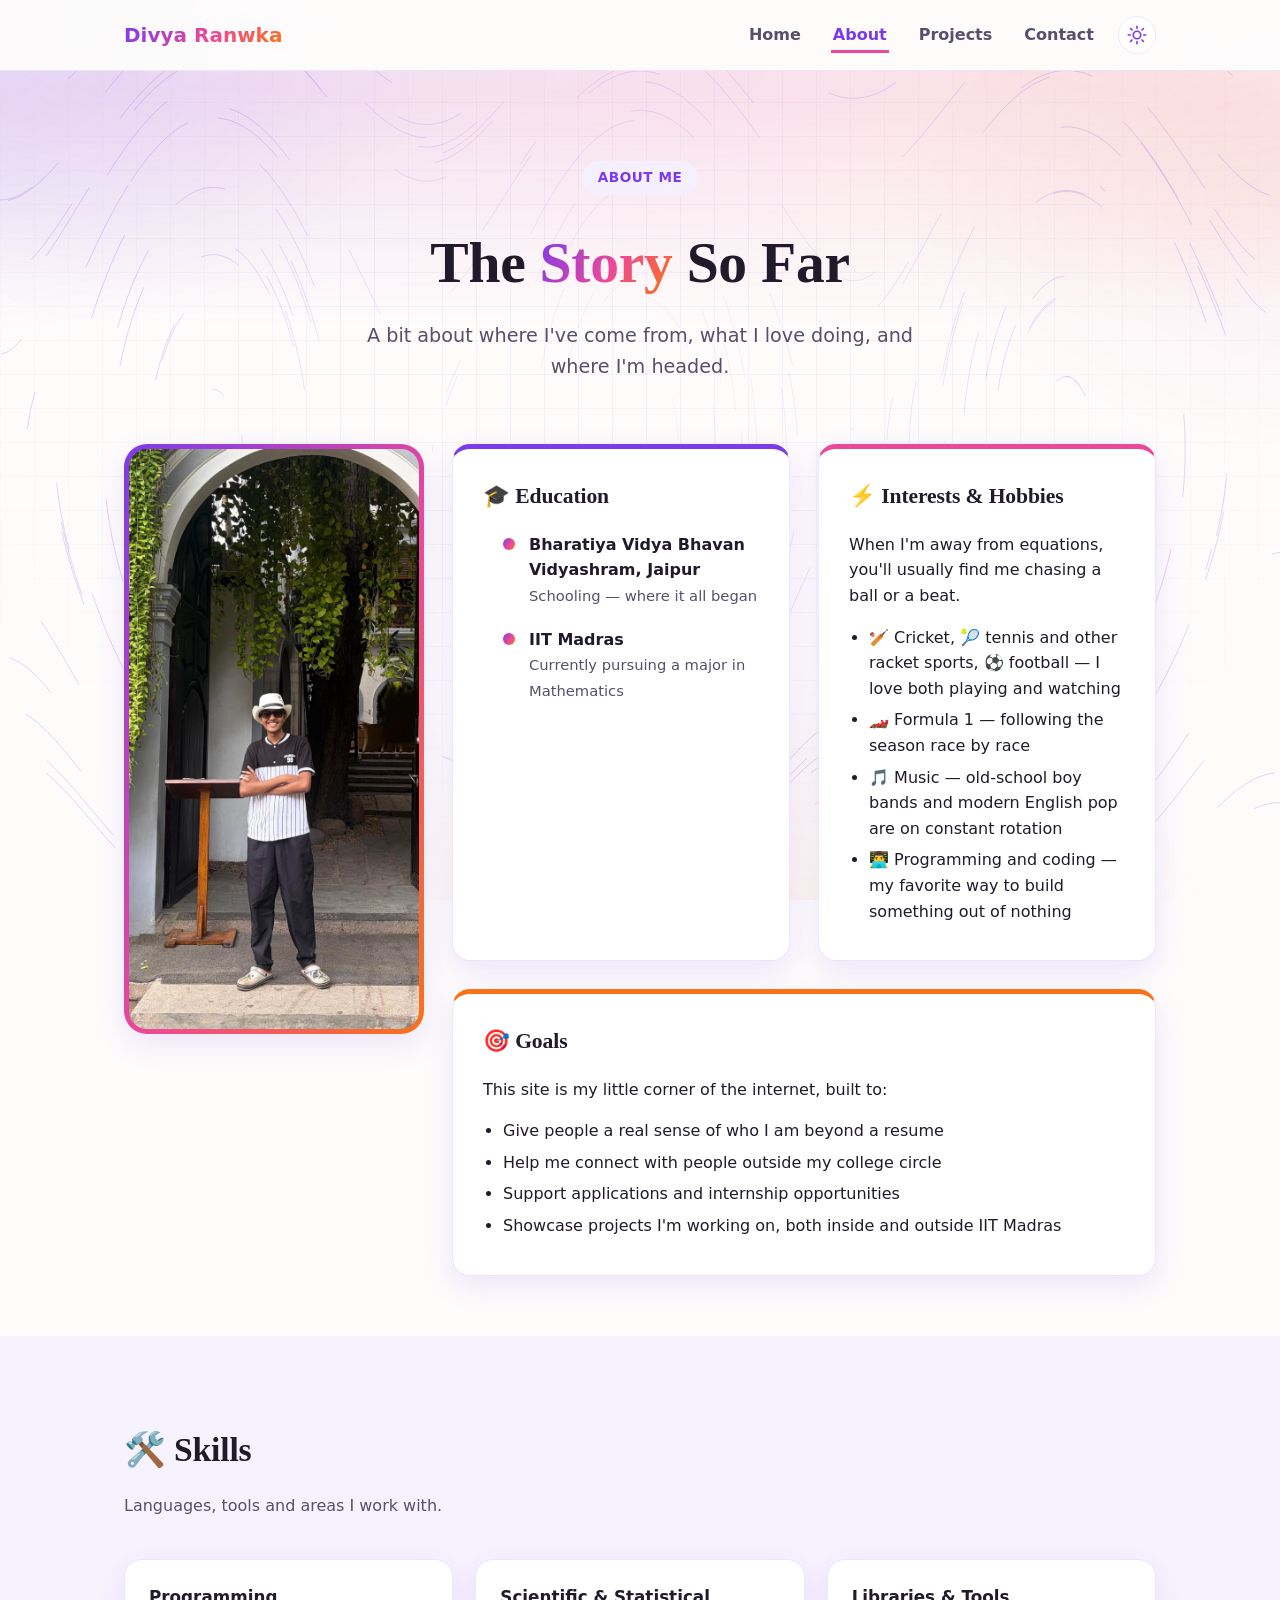
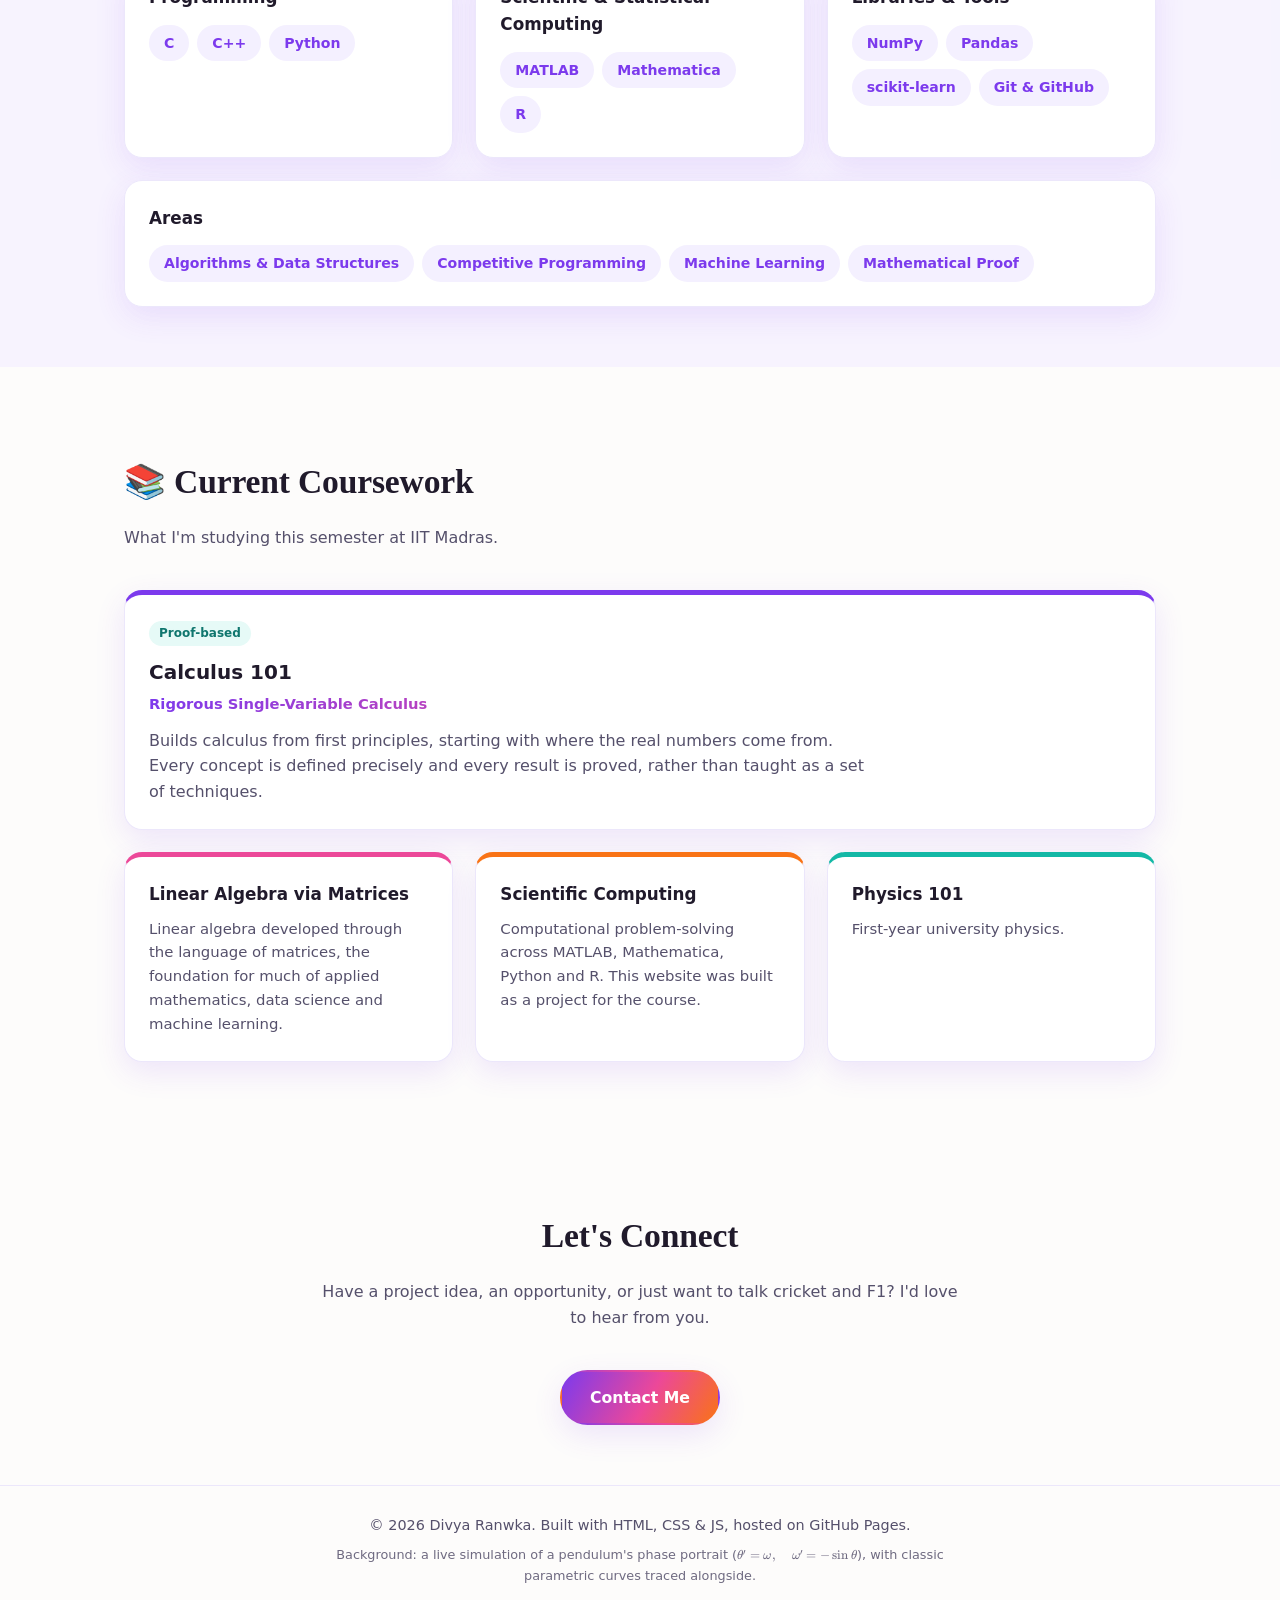
==== about.html @ 4a9c13c3 "Typography, typeset maths, subtle motion and link previews - Self-hosted Inter (body) and Source Ser" ====
<!DOCTYPE html>
<html lang="en">
<head>
<meta charset="UTF-8">
<meta name="viewport" content="width=device-width, initial-scale=1.0">
<title>About — Divya Ranwka</title>
<meta name="description" content="About Divya Ranwka: education at IIT Madras, skills, current coursework and interests.">
<link rel="canonical" href="https://divyaranwka-rgb.github.io/Project-SciComp/about.html">
<meta name="theme-color" content="#fdfcfb" media="(prefers-color-scheme: light)">
<meta name="theme-color" content="#13101b" media="(prefers-color-scheme: dark)">
<link rel="icon" href="favicon.svg" type="image/svg+xml">
<link rel="icon" href="images/favicon-32.png" type="image/png" sizes="32x32">
<link rel="apple-touch-icon" href="images/apple-touch-icon.png">
<!-- link previews (LinkedIn, WhatsApp, X, Slack, etc.) -->
<meta property="og:type" content="website">
<meta property="og:site_name" content="Divya Ranwka">
<meta property="og:title" content="About — Divya Ranwka">
<meta property="og:description" content="About Divya Ranwka: education at IIT Madras, skills, current coursework and interests.">
<meta property="og:url" content="https://divyaranwka-rgb.github.io/Project-SciComp/about.html">
<meta property="og:image" content="https://divyaranwka-rgb.github.io/Project-SciComp/images/og-card.jpg">
<meta property="og:image:width" content="1200">
<meta property="og:image:height" content="630">
<meta property="og:image:alt" content="Divya Ranwka — Mathematics, IIT Madras">
<meta name="twitter:card" content="summary_large_image">
<meta name="twitter:title" content="About — Divya Ranwka">
<meta name="twitter:description" content="About Divya Ranwka: education at IIT Madras, skills, current coursework and interests.">
<meta name="twitter:image" content="https://divyaranwka-rgb.github.io/Project-SciComp/images/og-card.jpg">
<script>
  // apply the theme before the page draws, so there's no flash
  (function () {
    var c = 'auto';
    try { c = localStorage.getItem('theme') || 'auto'; } catch (e) {}
    var mq = function (q) { return window.matchMedia && window.matchMedia(q).matches; };
    var t = (c === 'light' || c === 'dark' || c === 'contrast') ? c
      : mq('(prefers-contrast: more)') ? 'contrast'
      : mq('(prefers-color-scheme: dark)') ? 'dark' : 'light';
    document.documentElement.setAttribute('data-theme', t);
    // arm the scroll reveal early; a failsafe shows everything if the main script never runs
    if ('IntersectionObserver' in window && !mq('(prefers-reduced-motion: reduce)')) {
      document.documentElement.classList.add('reveal-ready');
      setTimeout(function () { if (!window.__revealStarted) document.documentElement.classList.remove('reveal-ready'); }, 2500);
    }
  })();
</script>
<link rel="stylesheet" href="vendor/katex/katex.min.css">
<link rel="stylesheet" href="style.css?v=20261028h">
</head>
<body>
<div class="backdrop" aria-hidden="true"><span class="bd-glow"></span><span class="bd-grid"></span><canvas class="bd-flow"></canvas><canvas class="bd-curve"></canvas></div>

<nav class="navbar">
  <div class="nav-inner">
    <a href="index.html" class="logo">Divya Ranwka</a>
    <ul class="nav-links">
      <li><a href="index.html">Home</a></li>
      <li><a href="about.html">About</a></li>
      <li><a href="projects.html">Projects</a></li>
      <li><a href="contact.html">Contact</a></li>
    </ul>
    <div class="theme-picker">
      <button class="theme-toggle" type="button" aria-haspopup="menu" aria-expanded="false" aria-controls="theme-menu" aria-label="Change theme" title="Change theme">
      <svg class="icon-sun" viewBox="0 0 24 24" fill="none" stroke="currentColor" stroke-width="2" stroke-linecap="round" stroke-linejoin="round" aria-hidden="true"><circle cx="12" cy="12" r="4.5"/><path d="M12 1.5v2.5M12 20v2.5M4.22 4.22l1.77 1.77M18.01 18.01l1.77 1.77M1.5 12H4M20 12h2.5M4.22 19.78l1.77-1.77M18.01 5.99l1.77-1.77"/></svg>
      <svg class="icon-moon" viewBox="0 0 24 24" fill="none" stroke="currentColor" stroke-width="2" stroke-linecap="round" stroke-linejoin="round" aria-hidden="true"><path d="M21 12.79A9 9 0 1 1 11.21 3 7 7 0 0 0 21 12.79z"/></svg>
      <svg class="icon-contrast" viewBox="0 0 24 24" fill="none" stroke="currentColor" stroke-width="2" aria-hidden="true"><circle cx="12" cy="12" r="9"/><path d="M12 3a9 9 0 0 1 0 18z" fill="currentColor"/></svg>
      </button>
      <ul class="theme-menu" id="theme-menu" role="menu" aria-label="Theme" hidden>
        <li role="none"><button type="button" role="menuitemradio" aria-checked="false" data-theme-choice="auto"><svg viewBox="0 0 24 24" fill="none" stroke="currentColor" stroke-width="2" stroke-linecap="round" stroke-linejoin="round" aria-hidden="true"><rect x="2.5" y="4" width="19" height="13" rx="2"/><path d="M8 21h8M12 17v4"/></svg><span>Auto<br><span class="hint">Match my device</span></span><svg class="check" viewBox="0 0 24 24" fill="none" stroke="currentColor" stroke-width="2.5" stroke-linecap="round" stroke-linejoin="round" aria-hidden="true"><path d="M5 12.5l4.5 4.5L19 7.5"/></svg></button></li>
        <li role="none"><button type="button" role="menuitemradio" aria-checked="false" data-theme-choice="light"><svg viewBox="0 0 24 24" fill="none" stroke="currentColor" stroke-width="2" stroke-linecap="round" stroke-linejoin="round" aria-hidden="true"><circle cx="12" cy="12" r="4.5"/><path d="M12 1.5v2.5M12 20v2.5M4.22 4.22l1.77 1.77M18.01 18.01l1.77 1.77M1.5 12H4M20 12h2.5M4.22 19.78l1.77-1.77M18.01 5.99l1.77-1.77"/></svg><span>Light</span><svg class="check" viewBox="0 0 24 24" fill="none" stroke="currentColor" stroke-width="2.5" stroke-linecap="round" stroke-linejoin="round" aria-hidden="true"><path d="M5 12.5l4.5 4.5L19 7.5"/></svg></button></li>
        <li role="none"><button type="button" role="menuitemradio" aria-checked="false" data-theme-choice="dark"><svg viewBox="0 0 24 24" fill="none" stroke="currentColor" stroke-width="2" stroke-linecap="round" stroke-linejoin="round" aria-hidden="true"><path d="M21 12.79A9 9 0 1 1 11.21 3 7 7 0 0 0 21 12.79z"/></svg><span>Dark</span><svg class="check" viewBox="0 0 24 24" fill="none" stroke="currentColor" stroke-width="2.5" stroke-linecap="round" stroke-linejoin="round" aria-hidden="true"><path d="M5 12.5l4.5 4.5L19 7.5"/></svg></button></li>
        <li role="none"><button type="button" role="menuitemradio" aria-checked="false" data-theme-choice="contrast"><svg viewBox="0 0 24 24" fill="none" stroke="currentColor" stroke-width="2" aria-hidden="true"><circle cx="12" cy="12" r="9"/><path d="M12 3a9 9 0 0 1 0 18z" fill="currentColor"/></svg><span>High contrast</span><svg class="check" viewBox="0 0 24 24" fill="none" stroke="currentColor" stroke-width="2.5" stroke-linecap="round" stroke-linejoin="round" aria-hidden="true"><path d="M5 12.5l4.5 4.5L19 7.5"/></svg></button></li>
      </ul>
    </div>
    <button class="nav-toggle" aria-label="Toggle menu">
      <span></span><span></span><span></span>
    </button>
  </div>
</nav>

<header class="hero" style="padding-bottom:30px;">
  <div class="container">
    <span class="eyebrow">About Me</span>
    <h1>The <span class="highlight">Story</span> So Far</h1>
    <p class="tagline">A bit about where I've come from, what I love doing, and where I'm headed.</p>
  </div>
</header>

<section style="padding-top:0;">
  <div class="container">
    <div class="about-layout">

    <figure class="about-photo">
      <img src="images/profile.jpg" width="656" height="1312" alt="Standing beneath a vine-covered white archway">
    </figure>

    <div class="about-grid">

      <div class="about-card">
        <h2>🎓 Education</h2>
        <ul class="timeline">
          <li>
            <span class="school">Bharatiya Vidya Bhavan Vidyashram, Jaipur</span>
            <span class="meta">Schooling — where it all began</span>
          </li>
          <li>
            <span class="school">IIT Madras</span>
            <span class="meta">Currently pursuing a major in Mathematics</span>
          </li>
        </ul>
      </div>

      <div class="about-card">
        <h2>⚡ Interests &amp; Hobbies</h2>
        <p>When I'm away from equations, you'll usually find me chasing a ball or a beat.</p>
        <ul>
          <li>🏏 Cricket, 🎾 tennis and other racket sports, ⚽ football — I love both playing and watching</li>
          <li>🏎️ Formula 1 — following the season race by race</li>
          <li>🎵 Music — old-school boy bands and modern English pop are on constant rotation</li>
          <li>👨‍💻 Programming and coding — my favorite way to build something out of nothing</li>
        </ul>
      </div>

      <div class="about-card">
        <h2>🎯 Goals</h2>
        <p>This site is my little corner of the internet, built to:</p>
        <ul>
          <li>Give people a real sense of who I am beyond a resume</li>
          <li>Help me connect with people outside my college circle</li>
          <li>Support applications and internship opportunities</li>
          <li>Showcase projects I'm working on, both inside and outside IIT Madras</li>
        </ul>
      </div>

    </div>
    </div>
  </div>
</section>

<section id="skills" class="band">
  <div class="container">
    <h2 class="section-title">🛠️ Skills</h2>
    <p class="section-subtitle">Languages, tools and areas I work with.</p>
    <div class="skill-grid">

      <div class="skill-group">
        <h3>Programming</h3>
        <div class="chip-row">
          <span class="chip">C</span>
          <span class="chip">C++</span>
          <span class="chip">Python</span>
        </div>
      </div>

      <div class="skill-group">
        <h3>Scientific &amp; Statistical Computing</h3>
        <div class="chip-row">
          <span class="chip">MATLAB</span>
          <span class="chip">Mathematica</span>
          <span class="chip">R</span>
        </div>
      </div>

      <div class="skill-group">
        <h3>Libraries &amp; Tools</h3>
        <div class="chip-row">
          <span class="chip">NumPy</span>
          <span class="chip">Pandas</span>
          <span class="chip">scikit-learn</span>
          <span class="chip">Git &amp; GitHub</span>
        </div>
      </div>

      <div class="skill-group wide">
        <h3>Areas</h3>
        <div class="chip-row">
          <span class="chip">Algorithms &amp; Data Structures</span>
          <span class="chip">Competitive Programming</span>
          <span class="chip">Machine Learning</span>
          <span class="chip">Mathematical Proof</span>
        </div>
      </div>

    </div>
  </div>
</section>

<section id="coursework">
  <div class="container">
    <h2 class="section-title">📚 Current Coursework</h2>
    <p class="section-subtitle">What I'm studying this semester at IIT Madras.</p>
    <div class="course-grid">

      <div class="course-card featured">
        <span class="course-badge">Proof-based</span>
        <h3>Calculus 101</h3>
        <p class="course-sub">Rigorous Single-Variable Calculus</p>
        <p>Builds calculus from first principles, starting with where the real numbers come from. Every concept is defined precisely and every result is proved, rather than taught as a set of techniques.</p>
      </div>

      <div class="course-card">
        <h3>Linear Algebra via Matrices</h3>
        <p>Linear algebra developed through the language of matrices, the foundation for much of applied mathematics, data science and machine learning.</p>
      </div>

      <div class="course-card">
        <h3>Scientific Computing</h3>
        <p>Computational problem-solving across MATLAB, Mathematica, Python and R. This website was built as a project for the course.</p>
      </div>

      <div class="course-card">
        <h3>Physics 101</h3>
        <p>First-year university physics.</p>
      </div>

    </div>
  </div>
</section>

<section>
  <div class="container" style="text-align:center;">
    <h2 class="section-title">Let's Connect</h2>
    <p class="section-subtitle" style="margin-left:auto;margin-right:auto;">Have a project idea, an opportunity, or just want to talk cricket and F1? I'd love to hear from you.</p>
    <a href="contact.html" class="btn btn-primary">Contact Me</a>
  </div>
</section>

<footer>
  <div class="container">
    &copy; <span id="year"></span> Divya Ranwka. Built with HTML, CSS &amp; JS, hosted on GitHub Pages.
    <span class="footer-note">Background: a live simulation of a pendulum's phase portrait (<span class="katex"><span class="katex-mathml"><math xmlns="http://www.w3.org/1998/Math/MathML"><semantics><mrow><msup><mi>θ</mi><mo mathvariant="normal" lspace="0em" rspace="0em">′</mo></msup><mo>=</mo><mi>ω</mi><mo separator="true">,</mo><mspace width="1em"/><msup><mi>ω</mi><mo mathvariant="normal" lspace="0em" rspace="0em">′</mo></msup><mo>=</mo><mo>−</mo><mi>sin</mi><mo>⁡</mo><mi>θ</mi></mrow><annotation encoding="application/x-tex">\theta&#x27; = \omega, \quad \omega&#x27; = -\sin\theta</annotation></semantics></math></span><span class="katex-html" aria-hidden="true"><span class="base"><span class="strut" style="height:0.7519em;"></span><span class="mord"><span class="mord mathnormal" style="margin-right:0.02778em;">θ</span><span class="msupsub"><span class="vlist-t"><span class="vlist-r"><span class="vlist" style="height:0.7519em;"><span style="top:-3.063em;margin-right:0.05em;"><span class="pstrut" style="height:2.7em;"></span><span class="sizing reset-size6 size3 mtight"><span class="mord mtight"><span class="mord mtight">′</span></span></span></span></span></span></span></span></span><span class="mspace" style="margin-right:0.2778em;"></span><span class="mrel">=</span><span class="mspace" style="margin-right:0.2778em;"></span></span><span class="base"><span class="strut" style="height:0.9463em;vertical-align:-0.1944em;"></span><span class="mord mathnormal" style="margin-right:0.03588em;">ω</span><span class="mpunct">,</span><span class="mspace" style="margin-right:1em;"></span><span class="mspace" style="margin-right:0.1667em;"></span><span class="mord"><span class="mord mathnormal" style="margin-right:0.03588em;">ω</span><span class="msupsub"><span class="vlist-t"><span class="vlist-r"><span class="vlist" style="height:0.7519em;"><span style="top:-3.063em;margin-right:0.05em;"><span class="pstrut" style="height:2.7em;"></span><span class="sizing reset-size6 size3 mtight"><span class="mord mtight"><span class="mord mtight">′</span></span></span></span></span></span></span></span></span><span class="mspace" style="margin-right:0.2778em;"></span><span class="mrel">=</span><span class="mspace" style="margin-right:0.2778em;"></span></span><span class="base"><span class="strut" style="height:0.7778em;vertical-align:-0.0833em;"></span><span class="mord">−</span><span class="mspace" style="margin-right:0.1667em;"></span><span class="mop">sin</span><span class="mspace" style="margin-right:0.1667em;"></span><span class="mord mathnormal" style="margin-right:0.02778em;">θ</span></span></span></span>), with classic parametric curves traced alongside.</span>
  </div>
</footer>

<script src="script.js?v=20261028h"></script>
<script>document.getElementById('year').textContent = new Date().getFullYear();</script>
</body>
</html>
---- style.css ----
/* ============================================
   Divya Ranwka — Portfolio Site
   Bold & Colorful theme
   ============================================ */

/* ---------- FONTS (self-hosted, variable weight) ---------- */

@font-face {
  font-family: "Inter";
  font-style: normal;
  font-weight: 100 900;
  font-display: swap;
  src: url("fonts/inter-latin-wght-normal.woff2") format("woff2");
  unicode-range: U+0000-00FF,U+0131,U+0152-0153,U+02BB-02BC,U+02C6,U+02DA,U+02DC,U+0304,U+0308,U+0329,U+2000-206F,U+2074,U+20AC,U+2122,U+2191,U+2193,U+2212,U+2215,U+FEFF,U+FFFD;
}

@font-face {
  font-family: "Source Serif 4";
  font-style: normal;
  font-weight: 200 900;
  font-display: swap;
  src: url("fonts/source-serif-4-latin-wght-normal.woff2") format("woff2");
  unicode-range: U+0000-00FF,U+0131,U+0152-0153,U+02BB-02BC,U+02C6,U+02DA,U+02DC,U+0304,U+0308,U+0329,U+2000-206F,U+2074,U+20AC,U+2122,U+2191,U+2193,U+2212,U+2215,U+FEFF,U+FFFD;
}

:root {
  --font-body: "Inter", system-ui, -apple-system, "Segoe UI", Roboto, sans-serif;
  --font-heading: "Source Serif 4", Georgia, "Times New Roman", serif;
  --bg: #fdfcfb;
  --bg-alt: #f4f0ff;
  --text: #201a2b;
  --text-soft: #55506b;
  --purple: #7c3aed;
  --pink: #ec4899;
  --orange: #f97316;
  --yellow: #facc15;
  --teal: #14b8a6;
  --gradient: linear-gradient(120deg, var(--purple), var(--pink) 55%, var(--orange));
  --card-bg: #ffffff;
  --border: #ece7fb;
  --shadow: 0 10px 30px rgba(124, 58, 237, 0.12);
  --radius: 18px;
  --max-width: 1080px;

  /* theme-dependent colours (light values) */
  --accent: #7c3aed;           /* purple used for text, borders and icons */
  --link: #ec4899;
  --nav-bg: rgba(253, 252, 251, 0.9);
  --chip-shadow: 0 4px 14px rgba(0, 0, 0, 0.04);
  --ongoing-bg: #e6faf7;
  --ongoing-text: #0f766e;
  --note-bg: #fff7e6;
  --note-text: #7a5c00;
  --hero-glow: 0.15;
  --on-gradient: #fff;
  --grid-line: rgba(124, 58, 237, 0.055);
  --glow-1: rgba(124, 58, 237, 0.10);
  --glow-2: rgba(236, 72, 153, 0.08);
  --glow-3: rgba(249, 115, 22, 0.07);
  --sim-opacity: 0.45;
  --curve-opacity: 0.6;
  color-scheme: light;
}

/* Themes. script in each page's <head> resolves the visitor's choice
   (auto / light / dark / contrast) and sets data-theme before first paint.
   The @media block below is only a fallback for visitors without JavaScript;
   keep it in sync with the dark block. */
:root[data-theme="dark"] {
  --bg: #13101b;
  --bg-alt: #251d38;
  --text: #ece8f6;
  --text-soft: #a8a1bd;
  --card-bg: #1c1727;
  --border: #2f2742;
  --shadow: 0 10px 30px rgba(0, 0, 0, 0.45);
  --accent: #b69cff;
  --link: #f472b6;
  --nav-bg: rgba(19, 16, 27, 0.85);
  --chip-shadow: 0 4px 14px rgba(0, 0, 0, 0.3);
  --ongoing-bg: #0f3532;
  --ongoing-text: #5eead4;
  --note-bg: #3a2f0d;
  --note-text: #fde68a;
  --hero-glow: 0.22;
  --grid-line: rgba(182, 156, 255, 0.05);
  --glow-1: rgba(124, 58, 237, 0.20);
  --glow-2: rgba(236, 72, 153, 0.12);
  --glow-3: rgba(249, 115, 22, 0.08);
  --sim-opacity: 0.5;
  --curve-opacity: 0.7;
  color-scheme: dark;
}

@media (prefers-color-scheme: dark) {
  :root:not([data-theme]) {
    --bg: #13101b;
    --bg-alt: #251d38;
    --text: #ece8f6;
    --text-soft: #a8a1bd;
    --card-bg: #1c1727;
    --border: #2f2742;
    --shadow: 0 10px 30px rgba(0, 0, 0, 0.45);
    --accent: #b69cff;
    --link: #f472b6;
    --nav-bg: rgba(19, 16, 27, 0.85);
    --chip-shadow: 0 4px 14px rgba(0, 0, 0, 0.3);
    --ongoing-bg: #0f3532;
    --ongoing-text: #5eead4;
    --note-bg: #3a2f0d;
    --note-text: #fde68a;
    --hero-glow: 0.22;
  --grid-line: rgba(182, 156, 255, 0.05);
  --glow-1: rgba(124, 58, 237, 0.20);
  --glow-2: rgba(236, 72, 153, 0.12);
  --glow-3: rgba(249, 115, 22, 0.08);
  --sim-opacity: 0.5;
  --curve-opacity: 0.7;
    color-scheme: dark;
  }
}

/* High contrast: black / white with bright yellow accents and cyan links.
   Gradients become solid yellow because purple on black is too dim. */
:root[data-theme="contrast"] {
  --bg: #000;
  --bg-alt: #000;
  --text: #fff;
  --text-soft: #f2f2f2;
  --purple: #ffe14d;
  --pink: #ffe14d;
  --orange: #ffe14d;
  --gradient: linear-gradient(#ffe14d, #ffe14d);
  --card-bg: #000;
  --border: #fff;
  --shadow: none;
  --accent: #ffe14d;
  --link: #5ce1ff;
  --nav-bg: #000;
  --chip-shadow: none;
  --ongoing-bg: #000;
  --ongoing-text: #6dffb5;
  --note-bg: #000;
  --note-text: #ffe14d;
  --hero-glow: 0;
  --on-gradient: #000;
  color-scheme: dark;
}

:root[data-theme="contrast"] body {
  transition: none;
}

:root[data-theme="contrast"] :is(.about-card, .project-card, .highlight-card, .contact-card, .chip, .navbar, footer) {
  border-width: 2px;
}

:root[data-theme="contrast"] :is(.tag, .eyebrow) {
  border: 1.5px solid currentColor;
}

:root[data-theme="contrast"] :is(.project-link, .contact-card h3, main a, section p a) {
  text-decoration: underline;
  text-underline-offset: 3px;
}

:root[data-theme="contrast"] .project-thumb {
  border-bottom: 2px solid var(--border);
}

:root[data-theme="contrast"] :focus-visible {
  outline: 3px solid var(--link) !important;
  outline-offset: 3px;
}

* {
  box-sizing: border-box;
}

html {
  scroll-behavior: smooth;
}

body {
  margin: 0;
  font-family: var(--font-body);
  font-feature-settings: "cv11", "ss01";
  -webkit-font-smoothing: antialiased;
  background: var(--bg);
  color: var(--text);
  line-height: 1.6;
  transition: background-color 0.25s ease, color 0.25s ease;
}

h1, h2,
.section-title,
.compose-card h2 {
  font-family: var(--font-heading);
  font-weight: 650;
  letter-spacing: -0.005em;
}

img, svg {
  max-width: 100%;
  display: block;
}

a {
  color: inherit;
  text-decoration: none;
}

.container {
  max-width: var(--max-width);
  margin: 0 auto;
  padding: 0 24px;
}

/* ---------- NAVBAR ---------- */

.navbar {
  position: sticky;
  top: 0;
  z-index: 100;
  background: var(--nav-bg);
  backdrop-filter: blur(8px);
  border-bottom: 1px solid var(--border);
}

.nav-inner {
  max-width: var(--max-width);
  margin: 0 auto;
  padding: 16px 24px;
  display: flex;
  align-items: center;
  justify-content: space-between;
}

.logo {
  font-weight: 800;
  font-size: 1.25rem;
  background: var(--gradient);
  -webkit-background-clip: text;
  background-clip: text;
  color: transparent;
}

.nav-links {
  display: flex;
  gap: 28px;
  list-style: none;
  margin: 0;
  padding: 0;
}

.nav-links a {
  font-weight: 600;
  color: var(--text-soft);
  padding: 6px 2px;
  border-bottom: 3px solid transparent;
  transition: color 0.2s ease, border-color 0.2s ease;
}

.nav-links a:hover,
.nav-links a.active {
  color: var(--accent);
  border-color: var(--pink);
}

.logo {
  margin-right: auto;
}

.theme-picker {
  position: relative;
  margin-left: 22px;
}

.theme-toggle {
  display: inline-flex;
  align-items: center;
  justify-content: center;
  width: 38px;
  height: 38px;
  padding: 0;
  border-radius: 50%;
  border: 1px solid var(--border);
  background: var(--card-bg);
  color: var(--accent);
  cursor: pointer;
  transition: transform 0.2s ease, border-color 0.2s ease;
}

.theme-toggle:hover,
.theme-toggle[aria-expanded="true"] {
  border-color: var(--accent);
}

.theme-toggle:hover {
  transform: rotate(-15deg);
}

.theme-toggle:focus-visible,
.nav-toggle:focus-visible,
.theme-menu button:focus-visible {
  outline: 2px solid var(--accent);
  outline-offset: 2px;
}

.theme-toggle svg {
  width: 20px;
  height: 20px;
}

/* the button shows the icon of the theme currently in use */
.theme-toggle .icon-moon,
.theme-toggle .icon-contrast { display: none; }
:root[data-theme="dark"] .theme-toggle .icon-sun,
:root[data-theme="contrast"] .theme-toggle .icon-sun { display: none; }
:root[data-theme="dark"] .theme-toggle .icon-moon { display: block; }
:root[data-theme="contrast"] .theme-toggle .icon-contrast { display: block; }

.theme-menu {
  position: absolute;
  top: calc(100% + 10px);
  right: 0;
  z-index: 200;
  min-width: 220px;
  margin: 0;
  padding: 6px;
  list-style: none;
  background: var(--card-bg);
  border: 1px solid var(--border);
  border-radius: 14px;
  box-shadow: var(--shadow);
}

.theme-menu[hidden] {
  display: none;
}

.theme-menu button {
  display: flex;
  align-items: center;
  gap: 10px;
  width: 100%;
  padding: 9px 12px;
  border: none;
  border-radius: 9px;
  background: none;
  color: var(--text);
  font: inherit;
  font-size: 0.95rem;
  font-weight: 600;
  text-align: left;
  cursor: pointer;
}

.theme-menu button:hover {
  background: var(--bg-alt);
}

.theme-menu button > span {
  white-space: nowrap;
  line-height: 1.3;
}

.theme-menu button svg {
  width: 18px;
  height: 18px;
  flex: none;
  color: var(--accent);
}

.theme-menu .check {
  margin-left: auto;
  color: var(--accent);
  visibility: hidden;
}

.theme-menu button[aria-checked="true"] .check {
  visibility: visible;
}

.theme-menu .hint {
  font-weight: 500;
  font-size: 0.8rem;
  color: var(--text-soft);
}

:root[data-theme="contrast"] .theme-menu {
  border-width: 2px;
}

:root[data-theme="contrast"] .theme-menu button:hover {
  outline: 2px solid var(--accent);
  outline-offset: -2px;
}

.nav-toggle {
  display: none;
  flex-direction: column;
  gap: 5px;
  background: none;
  border: none;
  cursor: pointer;
  padding: 6px;
}

.nav-toggle span {
  width: 26px;
  height: 3px;
  background: var(--accent);
  border-radius: 2px;
}

/* ---------- HERO ---------- */

.hero {
  padding: 90px 0 70px;
  text-align: center;
  position: relative;
  overflow: hidden;
}

.hero::before {
  content: "";
  position: absolute;
  inset: -40% -10% auto -10%;
  height: 480px;
  background: var(--gradient);
  opacity: var(--hero-glow);
  filter: blur(60px);
  /* fade the glow out before the hero's bottom edge so it isn't cut off in a hard line */
  -webkit-mask-image: linear-gradient(to bottom, #000 35%, transparent 85%);
  mask-image: linear-gradient(to bottom, #000 35%, transparent 85%);
  z-index: -1;
  border-radius: 50%;
}

.eyebrow {
  display: inline-block;
  padding: 6px 16px;
  border-radius: 999px;
  background: var(--bg-alt);
  color: var(--accent);
  font-weight: 700;
  font-size: 0.85rem;
  letter-spacing: 0.04em;
  text-transform: uppercase;
  margin-bottom: 22px;
}

.hero h1 {
  font-size: clamp(2.3rem, 5.2vw, 3.6rem);
  margin: 0 0 12px;
  font-weight: 650;
}

.hero h1 .highlight {
  background: var(--gradient);
  -webkit-background-clip: text;
  background-clip: text;
  color: transparent;
}

.hero p.tagline {
  font-size: 1.2rem;
  color: var(--text-soft);
  max-width: 600px;
  margin: 0 auto 32px;
}

.cta-row {
  display: flex;
  gap: 16px;
  justify-content: center;
  flex-wrap: wrap;
}

.btn {
  display: inline-block;
  padding: 13px 28px;
  border-radius: 999px;
  font-weight: 700;
  font-size: 0.98rem;
  transition: transform 0.15s ease, box-shadow 0.15s ease;
  border: 2px solid transparent;
}

.btn:hover {
  transform: translateY(-2px);
}

.btn-primary {
  background: var(--gradient);
  color: var(--on-gradient);
  box-shadow: var(--shadow);
}

.btn-secondary {
  background: transparent;
  color: var(--accent);
  border-color: var(--accent);
}

.btn-secondary:hover {
  background: var(--bg-alt);
}

/* ---------- SECTIONS ---------- */

section {
  padding: 60px 0;
}

.section-title {
  font-size: 2.1rem;
  font-weight: 650;
  margin-bottom: 8px;
}

.section-subtitle {
  color: var(--text-soft);
  margin-bottom: 40px;
  max-width: 640px;
}

/* Home: interest chips */

.chip-grid {
  display: flex;
  flex-wrap: wrap;
  gap: 12px;
  justify-content: center;
  margin-top: 36px;
}

.chip {
  padding: 10px 20px;
  border-radius: 999px;
  background: var(--card-bg);
  border: 1px solid var(--border);
  font-weight: 600;
  font-size: 0.95rem;
  box-shadow: var(--chip-shadow);
}

/* Highlight cards on home */

.highlight-grid {
  display: grid;
  grid-template-columns: repeat(auto-fit, minmax(220px, 1fr));
  gap: 22px;
}

.highlight-card {
  background: var(--card-bg);
  border: 1px solid var(--border);
  border-radius: var(--radius);
  padding: 26px;
  box-shadow: var(--shadow);
}

.highlight-card .emoji {
  font-size: 1.8rem;
  margin-bottom: 12px;
}

.highlight-card h3 {
  margin: 0 0 8px;
  font-size: 1.1rem;
}

.highlight-card p {
  margin: 0;
  color: var(--text-soft);
  font-size: 0.95rem;
}

/* ---------- HOME: INTRO, CARDS, PLAYGROUND ---------- */

.sr-only {
  position: absolute;
  width: 1px;
  height: 1px;
  padding: 0;
  margin: -1px;
  overflow: hidden;
  clip: rect(0, 0, 0, 0);
  white-space: nowrap;
  border: 0;
}

.center {
  text-align: center;
  margin-left: auto;
  margin-right: auto;
}

.rotator {
  margin: 0 0 14px;
  font-size: 1.35rem;
  font-weight: 700;
  min-height: 1.6em;
}

.rotator-word {
  color: var(--accent);
}

.caret {
  display: inline-block;
  width: 2px;
  height: 1.1em;
  margin-left: 3px;
  vertical-align: -0.15em;
  background: var(--accent);
  animation: caret-blink 1s steps(1) infinite;
}

@keyframes caret-blink {
  50% { opacity: 0; }
}

@media (prefers-reduced-motion: reduce) {
  .caret { display: none; }
}

/* on phones the longer phrases wrap; reserve two lines so the page doesn't jump */
@media (max-width: 480px) {
  .rotator {
    font-size: 1.15rem;
    min-height: 3.2em;
  }
}

.highlight-card {
  display: flex;
  flex-direction: column;
}

.highlight-card p {
  flex: 1;
}

.card-label {
  align-self: flex-start;
  margin-bottom: 8px;
  padding: 2px 10px;
  border-radius: 999px;
  font-size: 0.72rem;
  font-weight: 700;
  letter-spacing: 0.05em;
  text-transform: uppercase;
  background: var(--bg-alt);
  color: var(--accent);
}

.card-link {
  margin-top: 16px;
  font-weight: 700;
  font-size: 0.93rem;
  color: var(--link);
}

.card-link:hover {
  text-decoration: underline;
}

.playground-card {
  display: grid;
  grid-template-columns: minmax(0, 1fr) 280px;
  gap: 28px;
  align-items: center;
  background: var(--card-bg);
  border: 1px solid var(--border);
  border-radius: var(--radius);
  padding: 24px;
  box-shadow: var(--shadow);
}

#taylor-canvas {
  width: 100%;
  height: 300px;
  display: block;
}

.playground-controls label {
  display: block;
  font-weight: 700;
  margin-bottom: 10px;
}

.playground-controls .muted {
  font-weight: 500;
  color: var(--text-soft);
}

.playground-controls input[type="range"] {
  width: 100%;
  accent-color: var(--accent);
  cursor: pointer;
}

.taylor-formula {
  margin: 16px 0;
  padding: 12px 14px;
  border-radius: 12px;
  background: var(--bg-alt);
  font-family: "Cambria Math", "STIX Two Math", "Times New Roman", serif;
  font-size: 1.02rem;
  line-height: 1.7;
  min-height: 3.6em;
  display: flex;
  align-items: center;
}

.taylor-formula .katex {
  font-size: 1.05em;
  white-space: normal;
  overflow-wrap: anywhere;
}

.taylor-formula {
  margin-bottom: 8px;
}

.taylor-range .katex:last-child {
  white-space: nowrap;
}

.taylor-range {
  margin: 0 0 16px;
  font-size: 0.88rem;
  color: var(--text-soft);
}

.legend {
  display: flex;
  flex-wrap: wrap;
  gap: 16px;
  font-size: 0.9rem;
  color: var(--text-soft);
}

.legend span {
  display: inline-flex;
  align-items: center;
  gap: 8px;
}

.swatch {
  display: inline-block;
  width: 22px;
  height: 0;
  border-top: 3px solid var(--accent);
}

.swatch-sin {
  border-top: 3px dashed var(--text-soft);
}

@media (max-width: 820px) {
  .playground-card {
    grid-template-columns: 1fr;
  }

  #taylor-canvas {
    height: 240px;
  }
}

:root[data-theme="contrast"] .playground-card {
  border-width: 2px;
}

:root[data-theme="contrast"] #taylor-canvas {
  --plot-grid: #555;
}

:root[data-theme="contrast"] :is(.card-label, .taylor-formula) {
  background: #000;
  border: 1.5px solid currentColor;
}

:root[data-theme="contrast"] .card-link {
  text-decoration: underline;
}

/* ---------- ABOUT PAGE ---------- */

.about-layout {
  display: grid;
  grid-template-columns: minmax(220px, 300px) 1fr;
  gap: 28px;
  align-items: start;
}

.about-photo {
  margin: 0;
  position: sticky;
  top: 96px;
  padding: 5px;
  border-radius: calc(var(--radius) + 5px);
  background: var(--gradient);
  box-shadow: var(--shadow);
}

.about-layout .about-card:nth-of-type(3) {
  grid-column: 1 / -1;
}

.about-photo img {
  width: 100%;
  height: auto;
  border-radius: var(--radius);
}

@media (max-width: 860px) {
  .about-layout {
    grid-template-columns: 1fr;
  }

  .about-photo {
    position: static;
    width: 100%;
    max-width: 300px;
    margin: 0 auto;
  }
}

.about-grid {
  display: grid;
  grid-template-columns: repeat(auto-fit, minmax(260px, 1fr));
  gap: 28px;
}

.about-card {
  background: var(--card-bg);
  border: 1px solid var(--border);
  border-radius: var(--radius);
  padding: 30px;
  box-shadow: var(--shadow);
  border-top: 5px solid var(--purple);
}

.about-card:nth-of-type(2) {
  border-top-color: var(--pink);
}

.about-card:nth-of-type(3) {
  border-top-color: var(--orange);
}

.about-card h2 {
  margin-top: 0;
  font-size: 1.35rem;
}

.about-card ul {
  padding-left: 20px;
  margin: 12px 0 0;
}

.about-card li {
  margin-bottom: 6px;
}

.timeline {
  list-style: none;
  padding: 0;
  margin: 16px 0 0;
}

.timeline li {
  position: relative;
  padding-left: 26px;
  margin-bottom: 18px;
}

.timeline li::before {
  content: "";
  position: absolute;
  left: 0;
  top: 6px;
  width: 12px;
  height: 12px;
  border-radius: 50%;
  background: var(--gradient);
}

.timeline .school {
  font-weight: 700;
  display: block;
}

.timeline .meta {
  color: var(--text-soft);
  font-size: 0.92rem;
}

/* ---------- HOME: HEADSHOT ---------- */

.hero-avatar {
  width: 148px;
  height: 148px;
  margin: 0 auto 22px;
  padding: 4px;
  border-radius: 50%;
  background: var(--gradient);
  box-shadow: var(--shadow);
}

.hero-avatar img {
  width: 100%;
  height: 100%;
  object-fit: cover;
  border-radius: 50%;
  border: 3px solid var(--bg);
}

/* ---------- ABOUT: SKILLS & COURSEWORK ---------- */

section.band {
  background: var(--bg-alt);
}

.skill-grid {
  display: grid;
  grid-template-columns: repeat(auto-fit, minmax(240px, 1fr));
  gap: 22px;
}

.skill-group,
.course-card {
  background: var(--card-bg);
  border: 1px solid var(--border);
  border-radius: var(--radius);
  padding: 24px;
  box-shadow: var(--shadow);
}

.skill-group h3,
.course-card h3 {
  margin: 0 0 14px;
  font-size: 1.05rem;
}

@media (min-width: 900px) {
  .skill-grid {
    grid-template-columns: repeat(3, 1fr);
  }
}

.skill-group.wide {
  grid-column: 1 / -1;
}

.chip-row {
  display: flex;
  flex-wrap: wrap;
  gap: 8px;
}

.chip-row .chip {
  padding: 6px 14px;
  font-size: 0.88rem;
  box-shadow: none;
  background: var(--bg-alt);
  border-color: transparent;
  color: var(--accent);
}

.course-grid {
  display: grid;
  grid-template-columns: repeat(auto-fit, minmax(240px, 1fr));
  gap: 22px;
}

.course-card {
  position: relative;
  border-top: 5px solid var(--purple);
}

@media (min-width: 900px) {
  .course-grid {
    grid-template-columns: repeat(3, 1fr);
  }
}

.course-card.featured {
  grid-column: 1 / -1;
}

.course-card.featured p:not(.course-sub) {
  max-width: 720px;
  font-size: 1rem;
}

.course-card.featured h3 {
  font-size: 1.25rem;
}

.course-card:nth-child(2) { border-top-color: var(--pink); }
.course-card:nth-child(3) { border-top-color: var(--orange); }
.course-card:nth-child(4) { border-top-color: var(--teal); }

.course-card h3 {
  margin-bottom: 4px;
}

.course-sub {
  margin: 0 0 12px;
  font-weight: 700;
  font-size: 0.92rem;
  background: var(--gradient);
  -webkit-background-clip: text;
  background-clip: text;
  color: transparent;
}

.course-card p:not(.course-sub) {
  margin: 10px 0 0;
  color: var(--text-soft);
  font-size: 0.93rem;
}

.course-badge {
  display: inline-block;
  margin-bottom: 10px;
  padding: 3px 10px;
  border-radius: 999px;
  font-size: 0.75rem;
  font-weight: 700;
  background: var(--ongoing-bg);
  color: var(--ongoing-text);
}

:root[data-theme="contrast"] :is(.skill-group, .course-card) {
  border-width: 2px;
  border-top-width: 5px;
}

:root[data-theme="contrast"] .course-card:nth-child(4) {
  border-top-color: var(--accent);
}

:root[data-theme="contrast"] :is(.chip-row .chip, .course-badge) {
  background: #000;
  border: 1.5px solid currentColor;
}

:root[data-theme="contrast"] section.band {
  border-top: 2px solid var(--border);
  border-bottom: 2px solid var(--border);
}

/* ---------- PROJECTS PAGE ---------- */

.project-grid {
  display: grid;
  grid-template-columns: repeat(auto-fit, minmax(280px, 1fr));
  gap: 26px;
}

.project-card {
  background: var(--card-bg);
  border: 1px solid var(--border);
  border-radius: var(--radius);
  overflow: hidden;
  box-shadow: var(--shadow);
  display: flex;
  flex-direction: column;
}

.project-thumb {
  height: 110px;
  background: var(--gradient);
  display: flex;
  align-items: center;
  justify-content: center;
  font-size: 2.2rem;
}

.project-body {
  padding: 22px;
  flex: 1;
  display: flex;
  flex-direction: column;
}

.project-body h3 {
  margin: 0 0 10px;
  font-size: 1.15rem;
}

.project-body p {
  color: var(--text-soft);
  font-size: 0.95rem;
  margin: 0 0 16px;
  flex: 1;
}

.tag-row {
  display: flex;
  flex-wrap: wrap;
  gap: 8px;
  margin-bottom: 16px;
}

.tag {
  font-size: 0.78rem;
  font-weight: 700;
  padding: 4px 10px;
  border-radius: 999px;
  background: var(--bg-alt);
  color: var(--accent);
}

.tag.ongoing {
  display: inline-flex;
  align-items: center;
  gap: 6px;
  background: var(--ongoing-bg);
  color: var(--ongoing-text);
}

.tag.ongoing::before {
  content: "";
  width: 7px;
  height: 7px;
  border-radius: 50%;
  background: var(--teal);
}

.project-link {
  font-weight: 700;
  color: var(--link);
}

.placeholder-note {
  background: var(--note-bg);
  border: 1px dashed var(--yellow);
  border-radius: var(--radius);
  padding: 18px 22px;
  color: var(--note-text);
  font-size: 0.95rem;
  margin-bottom: 36px;
}

/* ---------- CONTACT PAGE ---------- */

.contact-grid {
  display: grid;
  grid-template-columns: repeat(auto-fit, minmax(180px, 1fr));
  gap: 22px;
}

.contact-card {
  background: var(--card-bg);
  border: 1px solid var(--border);
  border-radius: var(--radius);
  padding: 28px 12px;
  text-align: center;
  box-shadow: var(--shadow);
  transition: transform 0.15s ease;
}

.contact-card:hover {
  transform: translateY(-4px);
}

.contact-card .icon {
  width: 46px;
  height: 46px;
  margin: 0 auto 14px;
  display: flex;
  align-items: center;
  justify-content: center;
  border-radius: 50%;
  background: var(--gradient);
  color: var(--on-gradient);
}

.contact-card h3 {
  margin: 0 0 6px;
  font-size: 1.05rem;
}

.contact-card span {
  color: var(--text-soft);
  font-size: 0.86rem;
  word-break: break-word;
}

/* six contact cards: two rows of three on wide screens */
@media (min-width: 900px) {
  .contact-grid {
    grid-template-columns: repeat(3, 1fr);
  }
}

/* Contact: message builder */

.compose-card {
  max-width: 820px;
  margin: 0 auto;
  background: var(--card-bg);
  border: 1px solid var(--border);
  border-radius: var(--radius);
  padding: 32px;
  box-shadow: var(--shadow);
}

.compose-card h2 {
  margin: 0 0 6px;
  font-size: 1.5rem;
}

.compose-intro {
  margin: 0 0 24px;
  color: var(--text-soft);
}

.topic-picker {
  border: none;
  margin: 0 0 22px;
  padding: 0;
  display: flex;
  flex-wrap: wrap;
  gap: 10px;
}

.topic-picker legend,
.field > span {
  display: block;
  margin-bottom: 10px;
  font-weight: 700;
  font-size: 0.95rem;
}

.topic {
  position: relative;
  cursor: pointer;
}

.topic input {
  position: absolute;
  opacity: 0;
  width: 1px;
  height: 1px;
}

.topic span {
  display: inline-block;
  padding: 9px 16px;
  border-radius: 999px;
  border: 1.5px solid var(--border);
  background: var(--bg);
  font-weight: 600;
  font-size: 0.93rem;
  transition: transform 0.15s ease, border-color 0.15s ease;
}

.topic:hover span {
  border-color: var(--accent);
  transform: translateY(-1px);
}

.topic input:checked + span {
  background: var(--gradient);
  color: var(--on-gradient);
  border-color: transparent;
}

.topic input:focus-visible + span {
  outline: 2px solid var(--accent);
  outline-offset: 2px;
}

.field {
  display: block;
  margin-bottom: 18px;
}

.field input,
.field textarea {
  width: 100%;
  padding: 12px 14px;
  border-radius: 12px;
  border: 1.5px solid var(--border);
  background: var(--bg);
  color: var(--text);
  font: inherit;
  resize: vertical;
}

.field input::placeholder,
.field textarea::placeholder {
  color: var(--text-soft);
  opacity: 0.8;
}

.field input:focus,
.field textarea:focus {
  outline: none;
  border-color: var(--accent);
  box-shadow: 0 0 0 3px var(--bg-alt);
}

.compose-actions {
  display: flex;
  flex-wrap: wrap;
  align-items: center;
  gap: 12px;
}

.compose-actions .btn {
  cursor: pointer;
  font-family: inherit;
}

.copy-status {
  font-weight: 700;
  font-size: 0.9rem;
  color: var(--ongoing-text);
}

.compose-note {
  margin: 16px 0 0;
  font-size: 0.85rem;
  color: var(--text-soft);
}

@media (max-width: 560px) {
  .compose-card {
    padding: 22px;
  }

  .compose-actions .btn {
    width: 100%;
    text-align: center;
  }
}

:root[data-theme="contrast"] .compose-card {
  border-width: 2px;
}

:root[data-theme="contrast"] :is(.topic span, .field input, .field textarea) {
  border: 2px solid var(--border);
}

:root[data-theme="contrast"] .topic input:checked + span {
  border-color: var(--accent);
}

:root[data-theme="contrast"] :is(.field input, .field textarea):focus {
  border-color: var(--accent);
  box-shadow: none;
}

/* ---------- BACKDROP: graph paper, soft glows, maths symbols ---------- */

.backdrop {
  position: fixed;
  inset: 0;
  z-index: -2;
  overflow: hidden;
  pointer-events: none;
}

.backdrop > span {
  position: absolute;
  inset: 0;
}

.bd-grid {
  background-image:
    linear-gradient(var(--grid-line) 1px, transparent 1px),
    linear-gradient(90deg, var(--grid-line) 1px, transparent 1px);
  background-size: 34px 34px;
  -webkit-mask-image: radial-gradient(ellipse 80% 70% at 50% 40%, #000 30%, transparent 85%);
  mask-image: radial-gradient(ellipse 80% 70% at 50% 40%, #000 30%, transparent 85%);
}

.bd-glow {
  inset: -20% !important;
  background:
    radial-gradient(38% 34% at 12% 18%, var(--glow-1), transparent 70%),
    radial-gradient(34% 30% at 88% 30%, var(--glow-2), transparent 70%),
    radial-gradient(40% 36% at 55% 92%, var(--glow-3), transparent 70%);
  animation: bd-drift 28s ease-in-out infinite alternate;
}

@keyframes bd-drift {
  0%   { transform: translate3d(0, 0, 0) scale(1); }
  50%  { transform: translate3d(3%, -2%, 0) scale(1.05); }
  100% { transform: translate3d(-3%, 2%, 0) scale(1); }
}

@media (prefers-reduced-motion: reduce) {
  .bd-glow { animation: none; }
}

/* live simulations (drawn by script.js) */
.backdrop canvas {
  position: absolute;
  inset: 0;
  width: 100%;
  height: 100%;
}

.bd-flow {
  opacity: var(--sim-opacity);
  /* dim the flow behind the centre of the page so it never competes with text */
  -webkit-mask-image: radial-gradient(ellipse 46% 50% at 50% 42%, rgba(0, 0, 0, 0.12), #000 90%);
  mask-image: radial-gradient(ellipse 46% 50% at 50% 42%, rgba(0, 0, 0, 0.12), #000 90%);
}

.bd-curve {
  opacity: var(--curve-opacity);
}

/* bands let the backdrop show through slightly */
section.band {
  background: color-mix(in srgb, var(--bg-alt) 72%, transparent);
}

/* High contrast: simulations only, in dim grey, so text keeps 9:1 or better
   even where a line passes directly underneath it */
:root[data-theme="contrast"] {
  --sim-stroke: #5c5c5c;
  --curve-stroke: #6e6e6e;
  --sim-opacity: 1;
  --curve-opacity: 1;
}

:root[data-theme="contrast"] :is(.bd-glow, .bd-grid) {
  display: none;
}

:root[data-theme="contrast"] section.band {
  background: transparent;
}

/* ---------- MOTION: scroll reveal & hover polish ---------- */

/* cards: a quiet accent border on hover (no lift, so nothing pretends to be a button) */
:is(.highlight-card, .project-card, .about-card, .skill-group, .course-card, .playground-card, .compose-card) {
  transition: border-color 0.25s ease, box-shadow 0.25s ease;
}

:is(.highlight-card, .project-card, .about-card, .skill-group, .course-card):hover {
  border-color: color-mix(in srgb, var(--accent) 35%, var(--border));
}

/* clickable cards may lift slightly */
.contact-card {
  transition: transform 0.2s ease, border-color 0.2s ease, box-shadow 0.2s ease;
}

.contact-card:hover {
  border-color: color-mix(in srgb, var(--accent) 40%, var(--border));
}

/* navbar gains a soft shadow once the page is scrolled */
.navbar {
  transition: box-shadow 0.25s ease;
}

.navbar.scrolled {
  box-shadow: 0 6px 24px rgba(20, 10, 40, 0.08);
}

:root[data-theme="dark"] .navbar.scrolled {
  box-shadow: 0 6px 24px rgba(0, 0, 0, 0.45);
}

:root[data-theme="contrast"] .navbar.scrolled {
  box-shadow: none;
}

/* scroll reveal: armed in <head> (so on-screen cards never flash), released by script.js */
.reveal-ready :is(.highlight-card, .project-card, .about-photo, .about-card, .skill-group, .course-card, .playground-card, .compose-card, .contact-card, .chip-grid, .section-title, .section-subtitle):not(.reveal-done) {
  opacity: 0;
  transform: translateY(14px);
  transition: opacity 0.6s ease, transform 0.6s cubic-bezier(0.2, 0.7, 0.2, 1);
}

.reveal-ready :is(.highlight-card, .project-card, .about-photo, .about-card, .skill-group, .course-card, .playground-card, .compose-card, .contact-card, .chip-grid, .section-title, .section-subtitle).is-visible:not(.reveal-done) {
  opacity: 1;
  transform: none;
}

/* ---------- FOOTER ---------- */

footer {
  border-top: 1px solid var(--border);
  padding: 28px 0;
  text-align: center;
  color: var(--text-soft);
  font-size: 0.9rem;
}

.footer-note .katex {
  font-size: 1.05em;
}

.footer-note {
  display: block;
  max-width: 640px;
  margin: 8px auto 0;
  font-size: 0.8rem;
  opacity: 0.85;
}

/* ---------- RESPONSIVE ---------- */

@media (max-width: 720px) {
  .nav-toggle {
    display: flex;
  }

  .theme-picker {
    margin-left: 0;
    margin-right: 10px;
  }

  .nav-links {
    position: absolute;
    top: 100%;
    left: 0;
    right: 0;
    background: var(--bg);
    flex-direction: column;
    gap: 0;
    border-bottom: 1px solid var(--border);
    max-height: 0;
    overflow: hidden;
    transition: max-height 0.25s ease;
  }

  .nav-links.open {
    max-height: 320px;
  }

  .nav-links li {
    border-top: 1px solid var(--border);
  }

  .nav-links a {
    display: block;
    padding: 14px 24px;
  }

  .hero {
    padding: 60px 0 50px;
  }
}
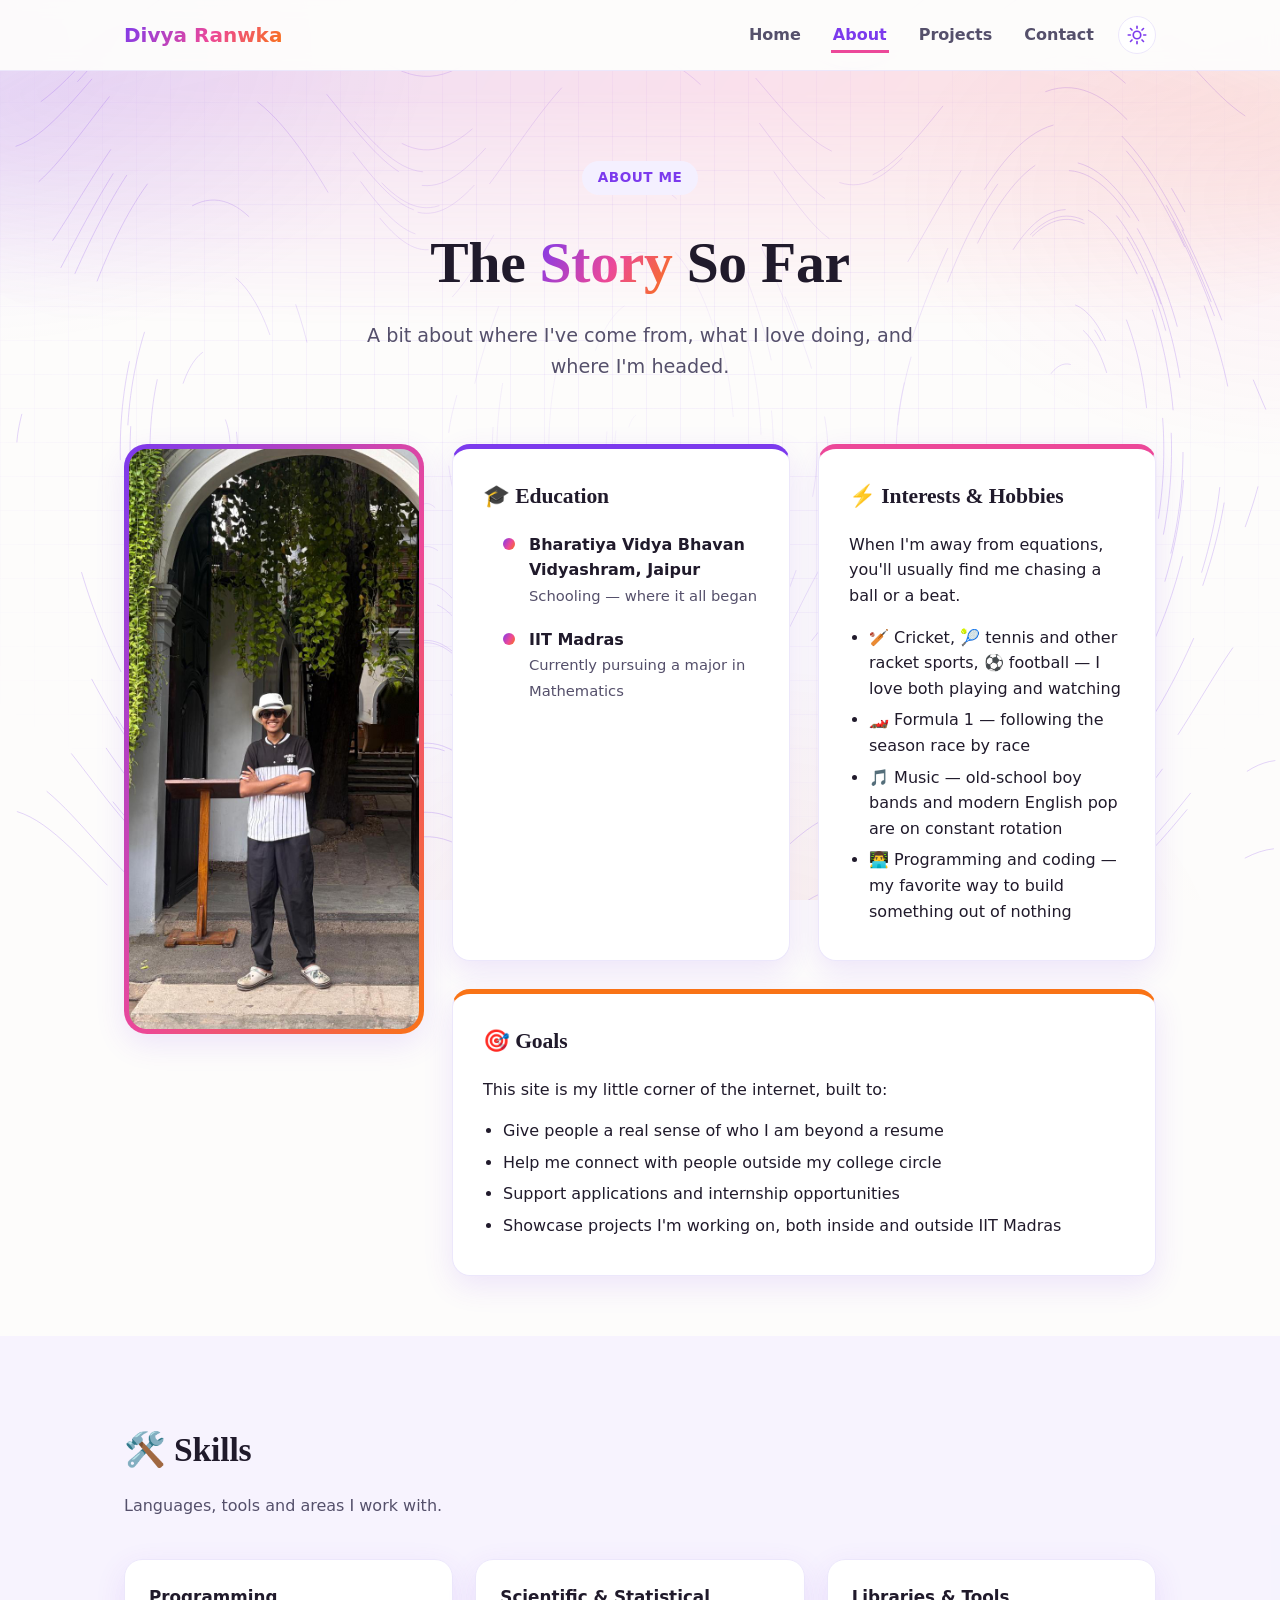
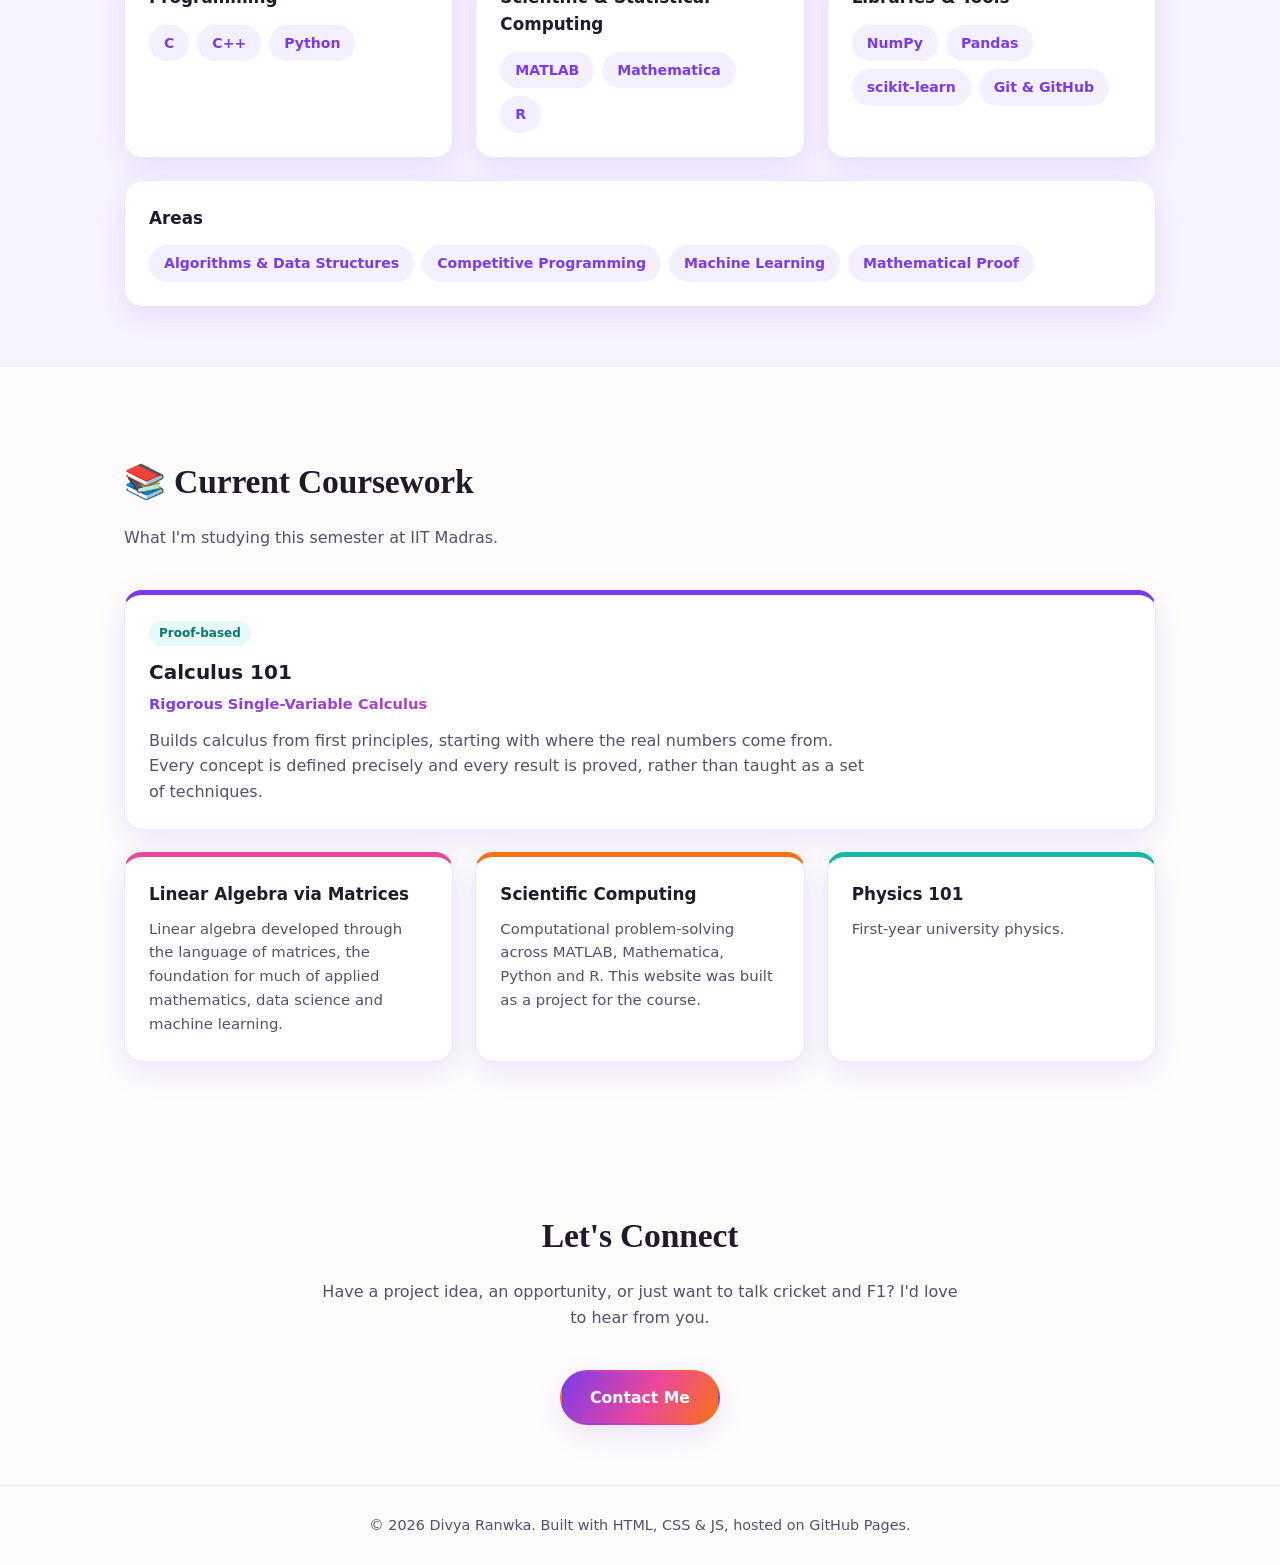
==== commit 25146145: "Remove simulation explanations: playground readout and footer note Co-Authored-By: Claude Opus 5.5 <" ====
--- a/about.html
+++ b/about.html
@@ -43,7 +43,7 @@
   })();
 </script>
 <link rel="stylesheet" href="vendor/katex/katex.min.css">
-<link rel="stylesheet" href="style.css?v=20261028h">
+<link rel="stylesheet" href="style.css?v=20261029b">
 </head>
 <body>
 <div class="backdrop" aria-hidden="true"><span class="bd-glow"></span><span class="bd-grid"></span><canvas class="bd-flow"></canvas><canvas class="bd-curve"></canvas></div>
@@ -226,11 +226,10 @@
 <footer>
   <div class="container">
     &copy; <span id="year"></span> Divya Ranwka. Built with HTML, CSS &amp; JS, hosted on GitHub Pages.
-    <span class="footer-note">Background: a live simulation of a pendulum's phase portrait (<span class="katex"><span class="katex-mathml"><math xmlns="http://www.w3.org/1998/Math/MathML"><semantics><mrow><msup><mi>θ</mi><mo mathvariant="normal" lspace="0em" rspace="0em">′</mo></msup><mo>=</mo><mi>ω</mi><mo separator="true">,</mo><mspace width="1em"/><msup><mi>ω</mi><mo mathvariant="normal" lspace="0em" rspace="0em">′</mo></msup><mo>=</mo><mo>−</mo><mi>sin</mi><mo>⁡</mo><mi>θ</mi></mrow><annotation encoding="application/x-tex">\theta&#x27; = \omega, \quad \omega&#x27; = -\sin\theta</annotation></semantics></math></span><span class="katex-html" aria-hidden="true"><span class="base"><span class="strut" style="height:0.7519em;"></span><span class="mord"><span class="mord mathnormal" style="margin-right:0.02778em;">θ</span><span class="msupsub"><span class="vlist-t"><span class="vlist-r"><span class="vlist" style="height:0.7519em;"><span style="top:-3.063em;margin-right:0.05em;"><span class="pstrut" style="height:2.7em;"></span><span class="sizing reset-size6 size3 mtight"><span class="mord mtight"><span class="mord mtight">′</span></span></span></span></span></span></span></span></span><span class="mspace" style="margin-right:0.2778em;"></span><span class="mrel">=</span><span class="mspace" style="margin-right:0.2778em;"></span></span><span class="base"><span class="strut" style="height:0.9463em;vertical-align:-0.1944em;"></span><span class="mord mathnormal" style="margin-right:0.03588em;">ω</span><span class="mpunct">,</span><span class="mspace" style="margin-right:1em;"></span><span class="mspace" style="margin-right:0.1667em;"></span><span class="mord"><span class="mord mathnormal" style="margin-right:0.03588em;">ω</span><span class="msupsub"><span class="vlist-t"><span class="vlist-r"><span class="vlist" style="height:0.7519em;"><span style="top:-3.063em;margin-right:0.05em;"><span class="pstrut" style="height:2.7em;"></span><span class="sizing reset-size6 size3 mtight"><span class="mord mtight"><span class="mord mtight">′</span></span></span></span></span></span></span></span></span><span class="mspace" style="margin-right:0.2778em;"></span><span class="mrel">=</span><span class="mspace" style="margin-right:0.2778em;"></span></span><span class="base"><span class="strut" style="height:0.7778em;vertical-align:-0.0833em;"></span><span class="mord">−</span><span class="mspace" style="margin-right:0.1667em;"></span><span class="mop">sin</span><span class="mspace" style="margin-right:0.1667em;"></span><span class="mord mathnormal" style="margin-right:0.02778em;">θ</span></span></span></span>), with classic parametric curves traced alongside.</span>
   </div>
 </footer>
 
-<script src="script.js?v=20261028h"></script>
+<script src="script.js?v=20261029b"></script>
 <script>document.getElementById('year').textContent = new Date().getFullYear();</script>
 </body>
 </html>
--- a/style.css
+++ b/style.css
@@ -722,20 +722,6 @@
   overflow-wrap: anywhere;
 }
 
-.taylor-formula {
-  margin-bottom: 8px;
-}
-
-.taylor-range .katex:last-child {
-  white-space: nowrap;
-}
-
-.taylor-range {
-  margin: 0 0 16px;
-  font-size: 0.88rem;
-  color: var(--text-soft);
-}
-
 .legend {
   display: flex;
   flex-wrap: wrap;
@@ -1504,17 +1490,7 @@
   font-size: 0.9rem;
 }
 
-.footer-note .katex {
-  font-size: 1.05em;
-}
-
-.footer-note {
-  display: block;
-  max-width: 640px;
-  margin: 8px auto 0;
-  font-size: 0.8rem;
-  opacity: 0.85;
-}
+
 
 /* ---------- RESPONSIVE ---------- */
 
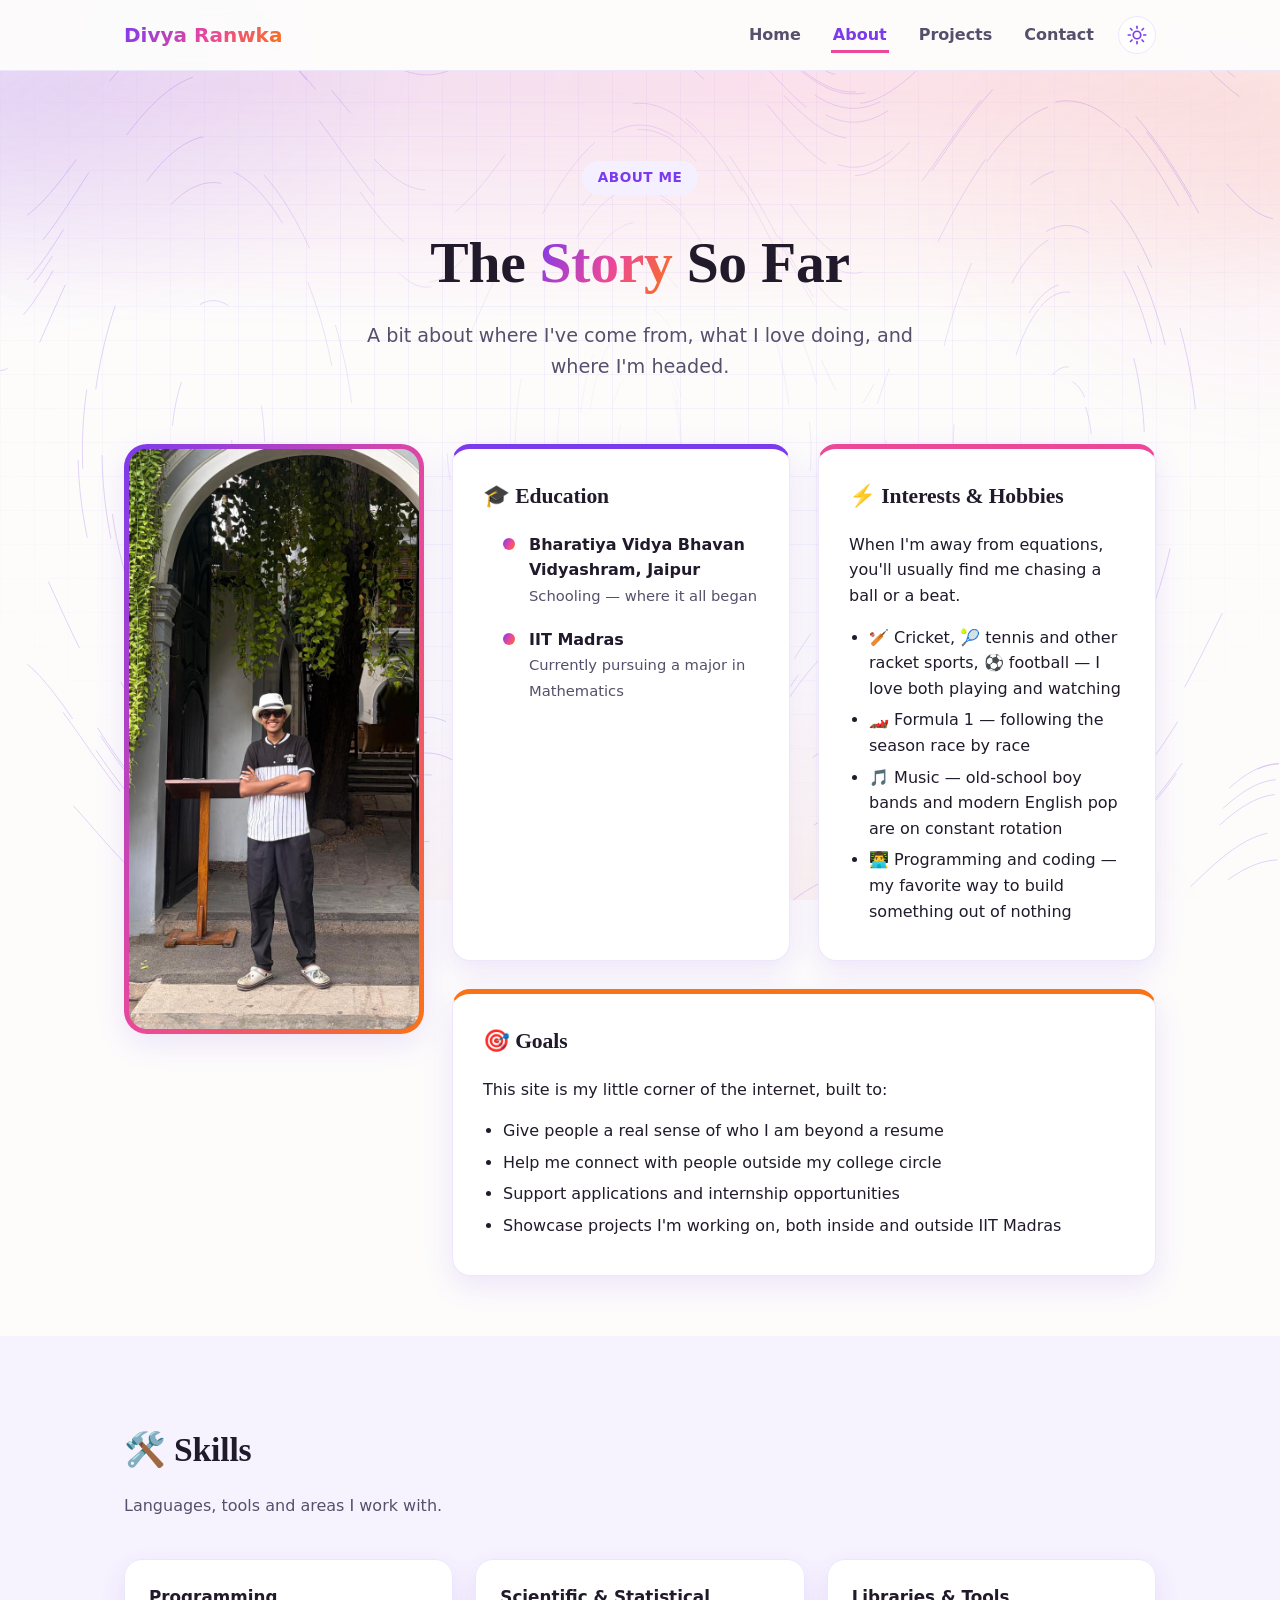
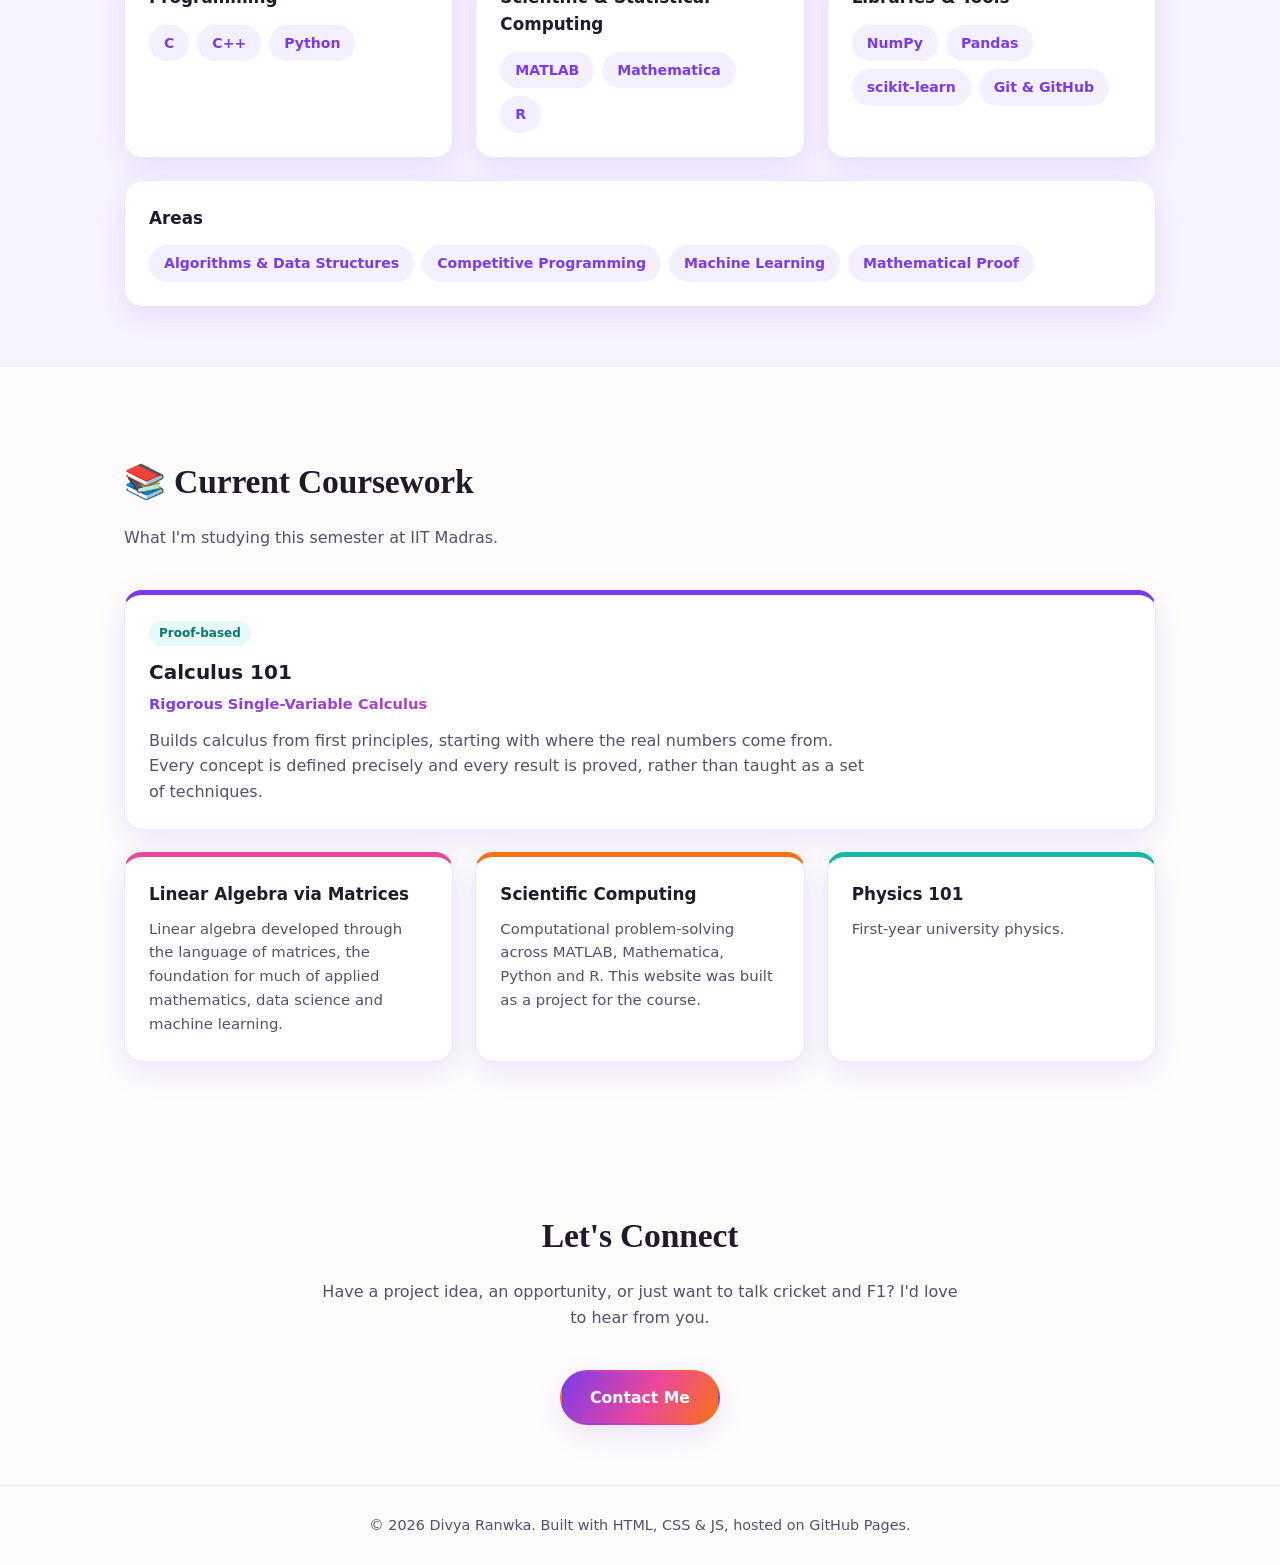
==== commit df9f9418: "Show full -5π..5π Taylor graph on phones Smaller axis labels on narrow screens; if they'd still coll" ====
--- a/about.html
+++ b/about.html
@@ -43,7 +43,7 @@
   })();
 </script>
 <link rel="stylesheet" href="vendor/katex/katex.min.css">
-<link rel="stylesheet" href="style.css?v=20261029b">
+<link rel="stylesheet" href="style.css?v=20261031a">
 </head>
 <body>
 <div class="backdrop" aria-hidden="true"><span class="bd-glow"></span><span class="bd-grid"></span><canvas class="bd-flow"></canvas><canvas class="bd-curve"></canvas></div>
@@ -229,7 +229,7 @@
   </div>
 </footer>
 
-<script src="script.js?v=20261029b"></script>
+<script src="script.js?v=20261031a"></script>
 <script>document.getElementById('year').textContent = new Date().getFullYear();</script>
 </body>
 </html>
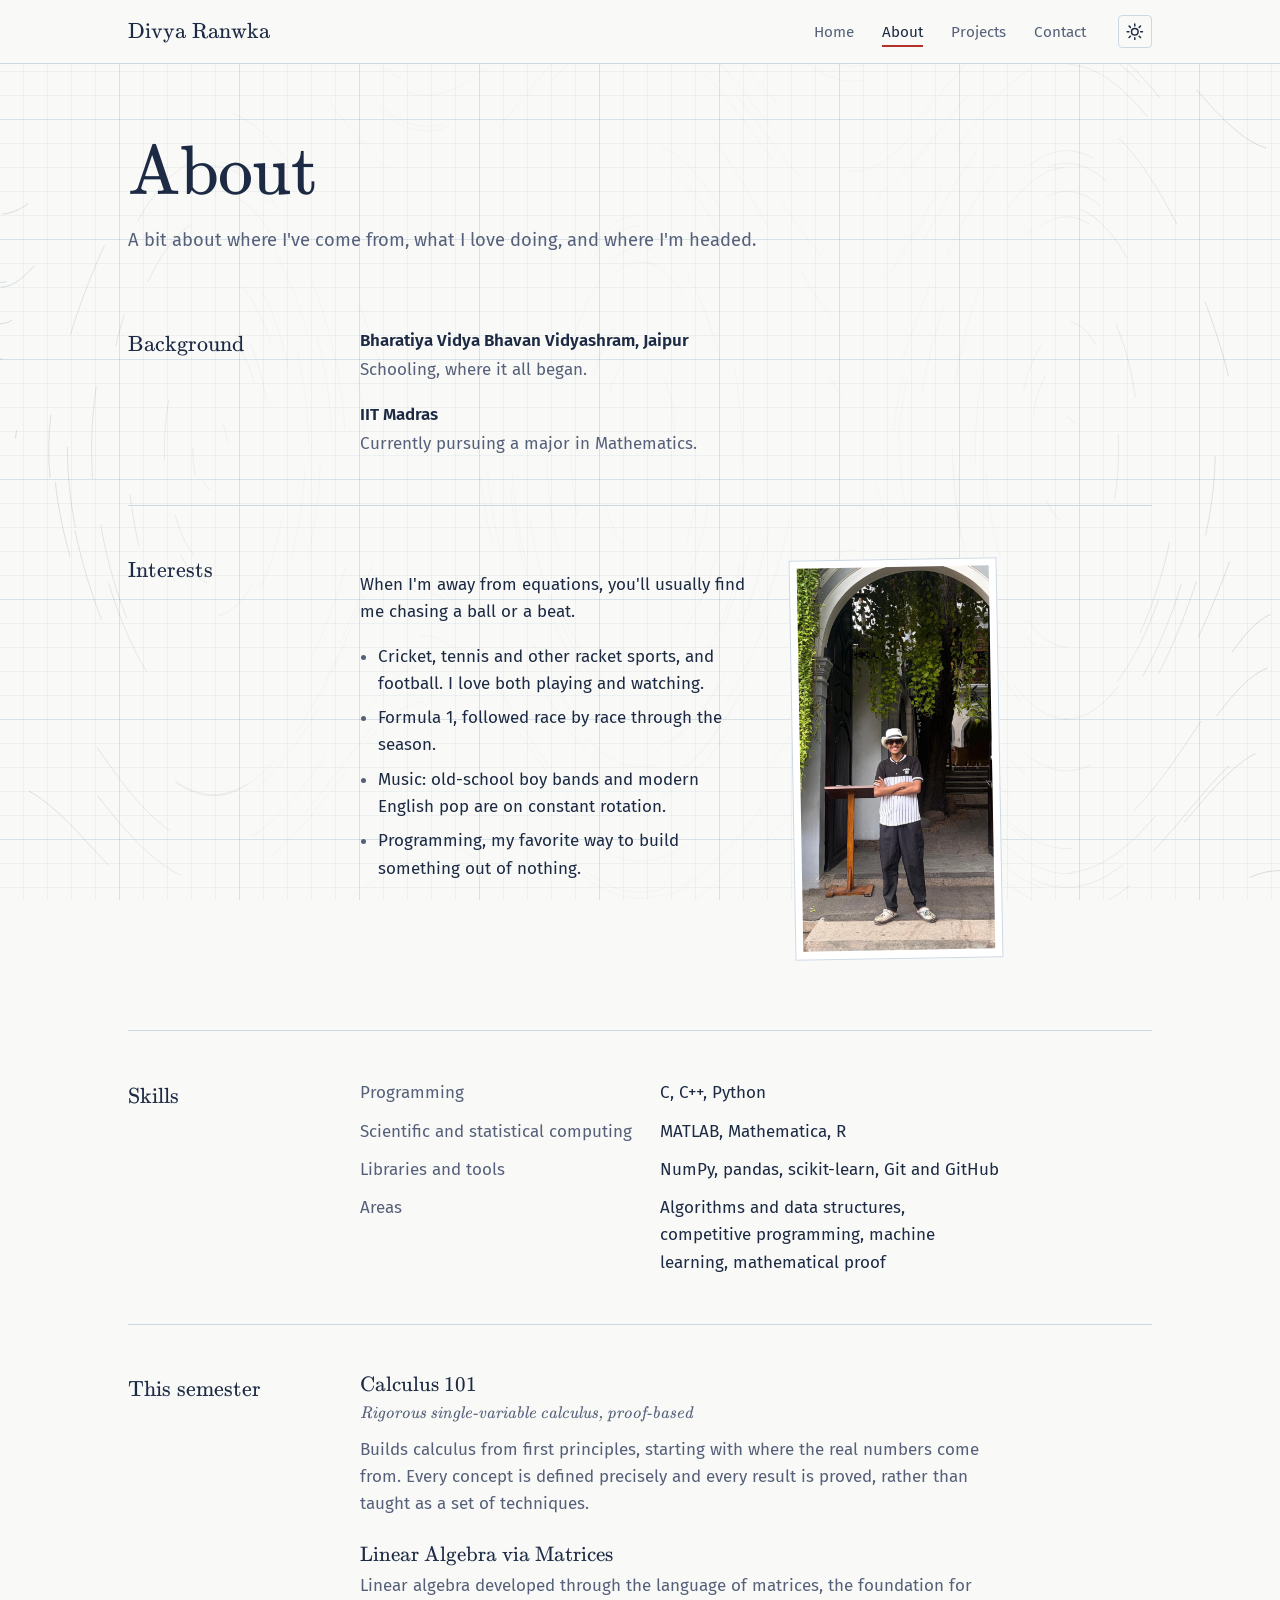
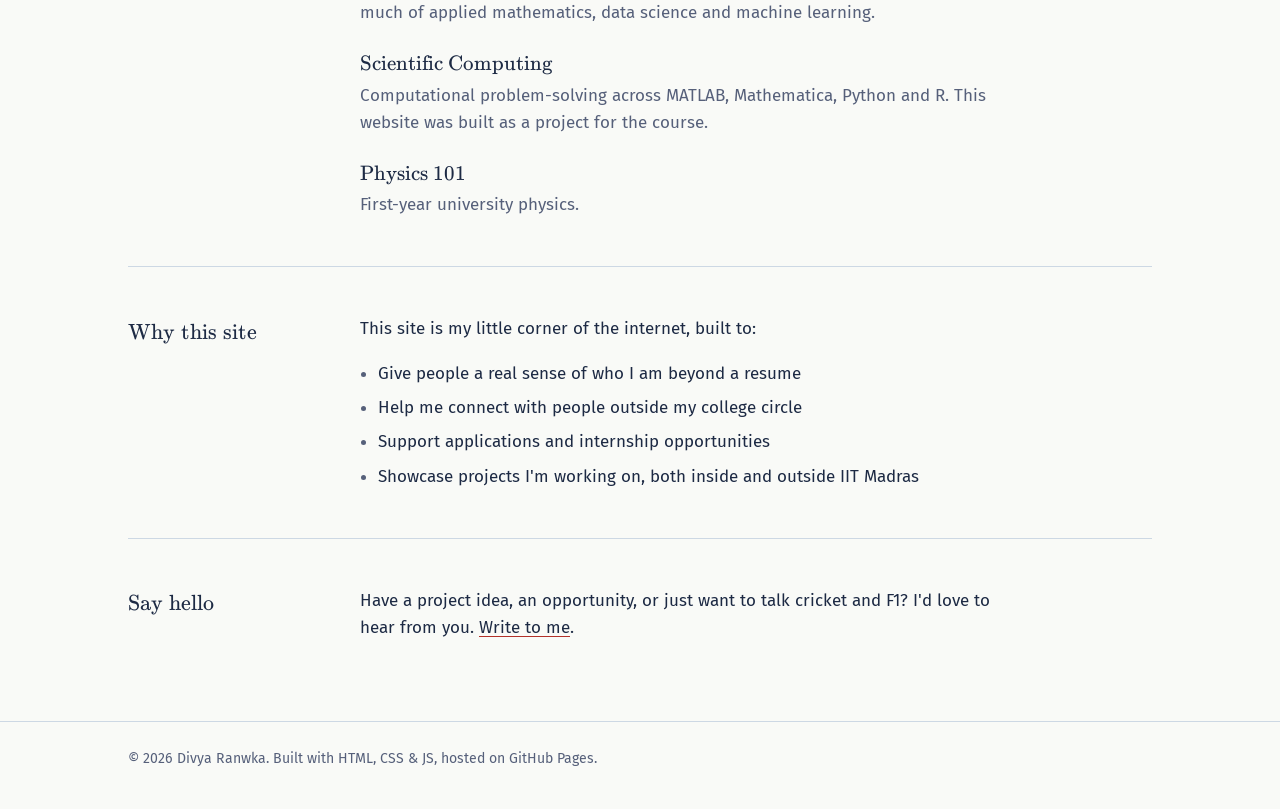
==== commit 9cb665c8: "Redesign: graph paper, Computer Modern and a blackboard dark mode Replace the templated look (gradie" ====
--- a/about.html
+++ b/about.html
@@ -6,8 +6,8 @@
 <title>About — Divya Ranwka</title>
 <meta name="description" content="About Divya Ranwka: education at IIT Madras, skills, current coursework and interests.">
 <link rel="canonical" href="https://divyaranwka-rgb.github.io/Project-SciComp/about.html">
-<meta name="theme-color" content="#fdfcfb" media="(prefers-color-scheme: light)">
-<meta name="theme-color" content="#13101b" media="(prefers-color-scheme: dark)">
+<meta name="theme-color" content="#f9faf7" media="(prefers-color-scheme: light)">
+<meta name="theme-color" content="#1f2a26" media="(prefers-color-scheme: dark)">
 <link rel="icon" href="favicon.svg" type="image/svg+xml">
 <link rel="icon" href="images/favicon-32.png" type="image/png" sizes="32x32">
 <link rel="apple-touch-icon" href="images/apple-touch-icon.png">
@@ -35,18 +35,12 @@
       : mq('(prefers-contrast: more)') ? 'contrast'
       : mq('(prefers-color-scheme: dark)') ? 'dark' : 'light';
     document.documentElement.setAttribute('data-theme', t);
-    // arm the scroll reveal early; a failsafe shows everything if the main script never runs
-    if ('IntersectionObserver' in window && !mq('(prefers-reduced-motion: reduce)')) {
-      document.documentElement.classList.add('reveal-ready');
-      setTimeout(function () { if (!window.__revealStarted) document.documentElement.classList.remove('reveal-ready'); }, 2500);
-    }
   })();
 </script>
-<link rel="stylesheet" href="vendor/katex/katex.min.css">
-<link rel="stylesheet" href="style.css?v=20261031a">
+<link rel="stylesheet" href="style.css?v=20261106a">
 </head>
 <body>
-<div class="backdrop" aria-hidden="true"><span class="bd-glow"></span><span class="bd-grid"></span><canvas class="bd-flow"></canvas><canvas class="bd-curve"></canvas></div>
+<div class="backdrop" aria-hidden="true"><span class="bd-grid"></span><canvas class="bd-flow"></canvas><canvas class="bd-curve"></canvas></div>
 
 <nav class="navbar">
   <div class="nav-inner">
@@ -76,160 +70,102 @@
   </div>
 </nav>
 
-<header class="hero" style="padding-bottom:30px;">
-  <div class="container">
-    <span class="eyebrow">About Me</span>
-    <h1>The <span class="highlight">Story</span> So Far</h1>
-    <p class="tagline">A bit about where I've come from, what I love doing, and where I'm headed.</p>
-  </div>
-</header>
+<main class="wrap">
+  <header class="opening">
+    <h1>About</h1>
+    <p class="lead">A bit about where I've come from, what I love doing, and where I'm headed.</p>
+  </header>
 
-<section style="padding-top:0;">
-  <div class="container">
-    <div class="about-layout">
-
-    <figure class="about-photo">
-      <img src="images/profile.jpg" width="656" height="1312" alt="Standing beneath a vine-covered white archway">
-    </figure>
-
-    <div class="about-grid">
-
-      <div class="about-card">
-        <h2>🎓 Education</h2>
-        <ul class="timeline">
-          <li>
-            <span class="school">Bharatiya Vidya Bhavan Vidyashram, Jaipur</span>
-            <span class="meta">Schooling — where it all began</span>
-          </li>
-          <li>
-            <span class="school">IIT Madras</span>
-            <span class="meta">Currently pursuing a major in Mathematics</span>
-          </li>
-        </ul>
-      </div>
-
-      <div class="about-card">
-        <h2>⚡ Interests &amp; Hobbies</h2>
-        <p>When I'm away from equations, you'll usually find me chasing a ball or a beat.</p>
-        <ul>
-          <li>🏏 Cricket, 🎾 tennis and other racket sports, ⚽ football — I love both playing and watching</li>
-          <li>🏎️ Formula 1 — following the season race by race</li>
-          <li>🎵 Music — old-school boy bands and modern English pop are on constant rotation</li>
-          <li>👨‍💻 Programming and coding — my favorite way to build something out of nothing</li>
-        </ul>
-      </div>
-
-      <div class="about-card">
-        <h2>🎯 Goals</h2>
-        <p>This site is my little corner of the internet, built to:</p>
-        <ul>
-          <li>Give people a real sense of who I am beyond a resume</li>
-          <li>Help me connect with people outside my college circle</li>
-          <li>Support applications and internship opportunities</li>
-          <li>Showcase projects I'm working on, both inside and outside IIT Madras</li>
-        </ul>
-      </div>
-
+  <section class="sec">
+    <h2 class="sec-label">Background</h2>
+    <div class="sec-body">
+      <dl class="facts">
+        <dt>Bharatiya Vidya Bhavan Vidyashram, Jaipur</dt>
+        <dd>Schooling, where it all began.</dd>
+        <dt>IIT Madras</dt>
+        <dd>Currently pursuing a major in Mathematics.</dd>
+      </dl>
     </div>
+  </section>
+  <section class="sec">
+    <h2 class="sec-label">Interests</h2>
+    <div class="sec-body">
+      <figure class="about-photo">
+        <img src="images/profile.jpg" width="656" height="1312" alt="Standing beneath a vine-covered white archway">
+      </figure>
+      <p>When I'm away from equations, you'll usually find me chasing a ball or a beat.</p>
+      <ul class="plain-list">
+        <li>Cricket, tennis and other racket sports, and football. I love both playing and watching.</li>
+        <li>Formula 1, followed race by race through the season.</li>
+        <li>Music: old-school boy bands and modern English pop are on constant rotation.</li>
+        <li>Programming, my favorite way to build something out of nothing.</li>
+      </ul>
     </div>
-  </div>
-</section>
-
-<section id="skills" class="band">
-  <div class="container">
-    <h2 class="section-title">🛠️ Skills</h2>
-    <p class="section-subtitle">Languages, tools and areas I work with.</p>
-    <div class="skill-grid">
-
-      <div class="skill-group">
-        <h3>Programming</h3>
-        <div class="chip-row">
-          <span class="chip">C</span>
-          <span class="chip">C++</span>
-          <span class="chip">Python</span>
-        </div>
-      </div>
-
-      <div class="skill-group">
-        <h3>Scientific &amp; Statistical Computing</h3>
-        <div class="chip-row">
-          <span class="chip">MATLAB</span>
-          <span class="chip">Mathematica</span>
-          <span class="chip">R</span>
-        </div>
-      </div>
-
-      <div class="skill-group">
-        <h3>Libraries &amp; Tools</h3>
-        <div class="chip-row">
-          <span class="chip">NumPy</span>
-          <span class="chip">Pandas</span>
-          <span class="chip">scikit-learn</span>
-          <span class="chip">Git &amp; GitHub</span>
-        </div>
-      </div>
-
-      <div class="skill-group wide">
-        <h3>Areas</h3>
-        <div class="chip-row">
-          <span class="chip">Algorithms &amp; Data Structures</span>
-          <span class="chip">Competitive Programming</span>
-          <span class="chip">Machine Learning</span>
-          <span class="chip">Mathematical Proof</span>
-        </div>
-      </div>
-
+  </section>
+  <section class="sec">
+    <h2 class="sec-label">Skills</h2>
+    <div class="sec-body">
+      <dl class="skills">
+        <dt>Programming</dt>
+        <dd>C, C++, Python</dd>
+        <dt>Scientific and statistical computing</dt>
+        <dd>MATLAB, Mathematica, R</dd>
+        <dt>Libraries and tools</dt>
+        <dd>NumPy, pandas, scikit-learn, Git and GitHub</dd>
+        <dt>Areas</dt>
+        <dd>Algorithms and data structures, competitive programming, machine learning, mathematical proof</dd>
+      </dl>
     </div>
-  </div>
-</section>
-
-<section id="coursework">
-  <div class="container">
-    <h2 class="section-title">📚 Current Coursework</h2>
-    <p class="section-subtitle">What I'm studying this semester at IIT Madras.</p>
-    <div class="course-grid">
-
-      <div class="course-card featured">
-        <span class="course-badge">Proof-based</span>
+  </section>
+  <section class="sec" id="coursework">
+    <h2 class="sec-label">This semester</h2>
+    <div class="sec-body">
+      <div class="course">
         <h3>Calculus 101</h3>
-        <p class="course-sub">Rigorous Single-Variable Calculus</p>
+        <p class="alt">Rigorous single-variable calculus, proof-based</p>
         <p>Builds calculus from first principles, starting with where the real numbers come from. Every concept is defined precisely and every result is proved, rather than taught as a set of techniques.</p>
       </div>
-
-      <div class="course-card">
+      <div class="course">
         <h3>Linear Algebra via Matrices</h3>
         <p>Linear algebra developed through the language of matrices, the foundation for much of applied mathematics, data science and machine learning.</p>
       </div>
-
-      <div class="course-card">
+      <div class="course">
         <h3>Scientific Computing</h3>
         <p>Computational problem-solving across MATLAB, Mathematica, Python and R. This website was built as a project for the course.</p>
       </div>
-
-      <div class="course-card">
+      <div class="course">
         <h3>Physics 101</h3>
         <p>First-year university physics.</p>
       </div>
-
     </div>
-  </div>
-</section>
-
-<section>
-  <div class="container" style="text-align:center;">
-    <h2 class="section-title">Let's Connect</h2>
-    <p class="section-subtitle" style="margin-left:auto;margin-right:auto;">Have a project idea, an opportunity, or just want to talk cricket and F1? I'd love to hear from you.</p>
-    <a href="contact.html" class="btn btn-primary">Contact Me</a>
-  </div>
-</section>
+  </section>
+  <section class="sec">
+    <h2 class="sec-label">Why this site</h2>
+    <div class="sec-body">
+      <p>This site is my little corner of the internet, built to:</p>
+      <ul class="plain-list">
+        <li>Give people a real sense of who I am beyond a resume</li>
+        <li>Help me connect with people outside my college circle</li>
+        <li>Support applications and internship opportunities</li>
+        <li>Showcase projects I'm working on, both inside and outside IIT Madras</li>
+      </ul>
+    </div>
+  </section>
+  <section class="sec">
+    <h2 class="sec-label">Say hello</h2>
+    <div class="sec-body">
+      <p>Have a project idea, an opportunity, or just want to talk cricket and F1? I'd love to hear from you. <a href="contact.html">Write to me</a>.</p>
+    </div>
+  </section>
+</main>
 
 <footer>
-  <div class="container">
+  <div class="wrap">
     &copy; <span id="year"></span> Divya Ranwka. Built with HTML, CSS &amp; JS, hosted on GitHub Pages.
   </div>
 </footer>
 
-<script src="script.js?v=20261031a"></script>
+<script src="script.js?v=20261106a"></script>
 <script>document.getElementById('year').textContent = new Date().getFullYear();</script>
 </body>
 </html>
--- a/style.css
+++ b/style.css
@@ -1,318 +1,368 @@
-/* ============================================
-   Divya Ranwka — Portfolio Site
-   Bold & Colorful theme
-   ============================================ */
-
-/* ---------- FONTS (self-hosted, variable weight) ---------- */
+/* =====================================================================
+   Divya Ranwka — personal site
+   Graph paper and fountain-pen ink by day, a blackboard by night.
+   Headings: Computer Modern (the typeface of maths papers)
+   Body:     Fira Sans
+   ===================================================================== */
+
+/* ---------- Fonts (self-hosted) ---------- */
 
 @font-face {
-  font-family: "Inter";
+  font-family: "CM";
+  src: url("vendor/katex/fonts/KaTeX_Main-Regular.woff2") format("woff2");
+  font-weight: 400;
   font-style: normal;
-  font-weight: 100 900;
   font-display: swap;
-  src: url("fonts/inter-latin-wght-normal.woff2") format("woff2");
-  unicode-range: U+0000-00FF,U+0131,U+0152-0153,U+02BB-02BC,U+02C6,U+02DA,U+02DC,U+0304,U+0308,U+0329,U+2000-206F,U+2074,U+20AC,U+2122,U+2191,U+2193,U+2212,U+2215,U+FEFF,U+FFFD;
 }
 
 @font-face {
-  font-family: "Source Serif 4";
+  font-family: "CM";
+  src: url("vendor/katex/fonts/KaTeX_Main-Italic.woff2") format("woff2");
+  font-weight: 400;
+  font-style: italic;
+  font-display: swap;
+}
+
+@font-face {
+  font-family: "CM";
+  src: url("vendor/katex/fonts/KaTeX_Main-Bold.woff2") format("woff2");
+  font-weight: 700;
   font-style: normal;
-  font-weight: 200 900;
   font-display: swap;
-  src: url("fonts/source-serif-4-latin-wght-normal.woff2") format("woff2");
-  unicode-range: U+0000-00FF,U+0131,U+0152-0153,U+02BB-02BC,U+02C6,U+02DA,U+02DC,U+0304,U+0308,U+0329,U+2000-206F,U+2074,U+20AC,U+2122,U+2191,U+2193,U+2212,U+2215,U+FEFF,U+FFFD;
-}
+}
+
+@font-face {
+  font-family: "Fira Sans";
+  src: url("fonts/fira-sans-latin-400-normal.woff2") format("woff2");
+  font-weight: 400;
+  font-style: normal;
+  font-display: swap;
+}
+
+@font-face {
+  font-family: "Fira Sans";
+  src: url("fonts/fira-sans-latin-400-italic.woff2") format("woff2");
+  font-weight: 400;
+  font-style: italic;
+  font-display: swap;
+}
+
+@font-face {
+  font-family: "Fira Sans";
+  src: url("fonts/fira-sans-latin-500-normal.woff2") format("woff2");
+  font-weight: 500;
+  font-style: normal;
+  font-display: swap;
+}
+
+@font-face {
+  font-family: "Fira Sans";
+  src: url("fonts/fira-sans-latin-600-normal.woff2") format("woff2");
+  font-weight: 600;
+  font-style: normal;
+  font-display: swap;
+}
+
+/* ---------- Tokens ---------- */
 
 :root {
-  --font-body: "Inter", system-ui, -apple-system, "Segoe UI", Roboto, sans-serif;
-  --font-heading: "Source Serif 4", Georgia, "Times New Roman", serif;
-  --bg: #fdfcfb;
-  --bg-alt: #f4f0ff;
-  --text: #201a2b;
-  --text-soft: #55506b;
-  --purple: #7c3aed;
-  --pink: #ec4899;
-  --orange: #f97316;
-  --yellow: #facc15;
-  --teal: #14b8a6;
-  --gradient: linear-gradient(120deg, var(--purple), var(--pink) 55%, var(--orange));
-  --card-bg: #ffffff;
-  --border: #ece7fb;
-  --shadow: 0 10px 30px rgba(124, 58, 237, 0.12);
-  --radius: 18px;
-  --max-width: 1080px;
-
-  /* theme-dependent colours (light values) */
-  --accent: #7c3aed;           /* purple used for text, borders and icons */
-  --link: #ec4899;
-  --nav-bg: rgba(253, 252, 251, 0.9);
-  --chip-shadow: 0 4px 14px rgba(0, 0, 0, 0.04);
-  --ongoing-bg: #e6faf7;
-  --ongoing-text: #0f766e;
-  --note-bg: #fff7e6;
-  --note-text: #7a5c00;
-  --hero-glow: 0.15;
-  --on-gradient: #fff;
-  --grid-line: rgba(124, 58, 237, 0.055);
-  --glow-1: rgba(124, 58, 237, 0.10);
-  --glow-2: rgba(236, 72, 153, 0.08);
-  --glow-3: rgba(249, 115, 22, 0.07);
-  --sim-opacity: 0.45;
-  --curve-opacity: 0.6;
+  --font-head: "CM", "Latin Modern Roman", "CMU Serif", Georgia, serif;
+  --font-body: "Fira Sans", system-ui, -apple-system, "Segoe UI", sans-serif;
+
+  /* graph paper + fountain-pen ink + red pen */
+  --paper: #f9faf7;
+  --paper-raised: #ffffff;
+  --ink: #1d2a44;
+  --ink-soft: #56607a;
+  --rule: #cdd8e4;
+  --red: #b3312a;
+
+  --grid-minor: rgba(84, 128, 178, 0.075);
+  --grid-major: rgba(84, 128, 178, 0.13);
+
+  /* read by script.js */
+  --accent: var(--red);
+  --link: var(--red);
+  --text-soft: var(--ink-soft);
+  --border: var(--rule);
+  --sim-stroke: #1d2a44;
+  --curve-stroke: #b3312a;
+  --sim-opacity: 0.32;
+  --curve-opacity: 0.5;
+
+  --measure: 40rem;
+  --label-col: 11rem;
+  --gap: 3.5rem;
+
   color-scheme: light;
 }
 
-/* Themes. script in each page's <head> resolves the visitor's choice
-   (auto / light / dark / contrast) and sets data-theme before first paint.
-   The @media block below is only a fallback for visitors without JavaScript;
-   keep it in sync with the dark block. */
+/* Blackboard. Kept in two places: explicit choice, and the no-JS fallback. */
 :root[data-theme="dark"] {
-  --bg: #13101b;
-  --bg-alt: #251d38;
-  --text: #ece8f6;
-  --text-soft: #a8a1bd;
-  --card-bg: #1c1727;
-  --border: #2f2742;
-  --shadow: 0 10px 30px rgba(0, 0, 0, 0.45);
-  --accent: #b69cff;
-  --link: #f472b6;
-  --nav-bg: rgba(19, 16, 27, 0.85);
-  --chip-shadow: 0 4px 14px rgba(0, 0, 0, 0.3);
-  --ongoing-bg: #0f3532;
-  --ongoing-text: #5eead4;
-  --note-bg: #3a2f0d;
-  --note-text: #fde68a;
-  --hero-glow: 0.22;
-  --grid-line: rgba(182, 156, 255, 0.05);
-  --glow-1: rgba(124, 58, 237, 0.20);
-  --glow-2: rgba(236, 72, 153, 0.12);
-  --glow-3: rgba(249, 115, 22, 0.08);
-  --sim-opacity: 0.5;
-  --curve-opacity: 0.7;
+  --paper: #1f2a26;
+  --paper-raised: #243129;
+  --ink: #e9eae3;
+  --ink-soft: #a6b0a9;
+  --rule: #3a4943;
+  --red: #e9cf73;
+  --grid-minor: transparent;
+  --grid-major: transparent;
+  --sim-stroke: #e9eae3;
+  --curve-stroke: #e9cf73;
+  --sim-opacity: 0.24;
+  --curve-opacity: 0.55;
   color-scheme: dark;
 }
 
 @media (prefers-color-scheme: dark) {
   :root:not([data-theme]) {
-    --bg: #13101b;
-    --bg-alt: #251d38;
-    --text: #ece8f6;
-    --text-soft: #a8a1bd;
-    --card-bg: #1c1727;
-    --border: #2f2742;
-    --shadow: 0 10px 30px rgba(0, 0, 0, 0.45);
-    --accent: #b69cff;
-    --link: #f472b6;
-    --nav-bg: rgba(19, 16, 27, 0.85);
-    --chip-shadow: 0 4px 14px rgba(0, 0, 0, 0.3);
-    --ongoing-bg: #0f3532;
-    --ongoing-text: #5eead4;
-    --note-bg: #3a2f0d;
-    --note-text: #fde68a;
-    --hero-glow: 0.22;
-  --grid-line: rgba(182, 156, 255, 0.05);
-  --glow-1: rgba(124, 58, 237, 0.20);
-  --glow-2: rgba(236, 72, 153, 0.12);
-  --glow-3: rgba(249, 115, 22, 0.08);
-  --sim-opacity: 0.5;
-  --curve-opacity: 0.7;
+    --paper: #1f2a26;
+    --paper-raised: #243129;
+    --ink: #e9eae3;
+    --ink-soft: #a6b0a9;
+    --rule: #3a4943;
+    --red: #e9cf73;
+    --grid-minor: transparent;
+    --grid-major: transparent;
+    --sim-stroke: #e9eae3;
+    --curve-stroke: #e9cf73;
+    --sim-opacity: 0.24;
+    --curve-opacity: 0.55;
     color-scheme: dark;
   }
 }
 
-/* High contrast: black / white with bright yellow accents and cyan links.
-   Gradients become solid yellow because purple on black is too dim. */
+/* High contrast: black and white, yellow accents, cyan links. */
 :root[data-theme="contrast"] {
-  --bg: #000;
-  --bg-alt: #000;
-  --text: #fff;
-  --text-soft: #f2f2f2;
-  --purple: #ffe14d;
-  --pink: #ffe14d;
-  --orange: #ffe14d;
-  --gradient: linear-gradient(#ffe14d, #ffe14d);
-  --card-bg: #000;
-  --border: #fff;
-  --shadow: none;
-  --accent: #ffe14d;
+  --paper: #000;
+  --paper-raised: #000;
+  --ink: #fff;
+  --ink-soft: #f2f2f2;
+  --rule: #fff;
+  --red: #ffe14d;
   --link: #5ce1ff;
-  --nav-bg: #000;
-  --chip-shadow: none;
-  --ongoing-bg: #000;
-  --ongoing-text: #6dffb5;
-  --note-bg: #000;
-  --note-text: #ffe14d;
-  --hero-glow: 0;
-  --on-gradient: #000;
+  --grid-minor: transparent;
+  --grid-major: transparent;
+  --sim-stroke: #5c5c5c;
+  --curve-stroke: #6e6e6e;
+  --sim-opacity: 1;
+  --curve-opacity: 1;
   color-scheme: dark;
 }
 
-:root[data-theme="contrast"] body {
-  transition: none;
-}
-
-:root[data-theme="contrast"] :is(.about-card, .project-card, .highlight-card, .contact-card, .chip, .navbar, footer) {
-  border-width: 2px;
-}
-
-:root[data-theme="contrast"] :is(.tag, .eyebrow) {
-  border: 1.5px solid currentColor;
-}
-
-:root[data-theme="contrast"] :is(.project-link, .contact-card h3, main a, section p a) {
-  text-decoration: underline;
-  text-underline-offset: 3px;
-}
-
-:root[data-theme="contrast"] .project-thumb {
-  border-bottom: 2px solid var(--border);
-}
-
-:root[data-theme="contrast"] :focus-visible {
-  outline: 3px solid var(--link) !important;
-  outline-offset: 3px;
-}
-
-* {
+/* ---------- Base ---------- */
+
+*,
+*::before,
+*::after {
   box-sizing: border-box;
 }
 
 html {
-  scroll-behavior: smooth;
+  -webkit-text-size-adjust: 100%;
 }
 
 body {
   margin: 0;
+  background-color: var(--paper);
+  color: var(--ink);
   font-family: var(--font-body);
-  font-feature-settings: "cv11", "ss01";
+  font-size: 1.0625rem;
+  line-height: 1.6;
   -webkit-font-smoothing: antialiased;
-  background: var(--bg);
-  color: var(--text);
-  line-height: 1.6;
-  transition: background-color 0.25s ease, color 0.25s ease;
-}
-
-h1, h2,
-.section-title,
-.compose-card h2 {
-  font-family: var(--font-heading);
-  font-weight: 650;
-  letter-spacing: -0.005em;
-}
-
-img, svg {
+}
+
+img {
+  display: block;
   max-width: 100%;
-  display: block;
+  height: auto;
+}
+
+h1,
+h2,
+h3 {
+  font-family: var(--font-head);
+  font-weight: 400;
+  line-height: 1.15;
+  margin: 0;
+}
+
+p {
+  margin: 0 0 1em;
+}
+
+p:last-child {
+  margin-bottom: 0;
 }
 
 a {
   color: inherit;
-  text-decoration: none;
-}
-
-.container {
-  max-width: var(--max-width);
+  text-decoration: underline;
+  text-decoration-color: var(--link);
+  text-decoration-thickness: 1px;
+  text-underline-offset: 0.2em;
+}
+
+a:hover {
+  color: var(--link);
+}
+
+:focus-visible {
+  outline: 2px solid var(--red);
+  outline-offset: 3px;
+  border-radius: 2px;
+}
+
+::selection {
+  background: color-mix(in srgb, var(--red) 22%, transparent);
+}
+
+.sr-only {
+  position: absolute;
+  width: 1px;
+  height: 1px;
+  margin: -1px;
+  padding: 0;
+  overflow: hidden;
+  clip: rect(0, 0, 0, 0);
+  white-space: nowrap;
+  border: 0;
+}
+
+.wrap {
+  width: 100%;
+  max-width: 68rem;
   margin: 0 auto;
-  padding: 0 24px;
-}
-
-/* ---------- NAVBAR ---------- */
+  padding: 0 2rem;
+}
+
+/* ---------- Background: graph paper + live simulations ---------- */
+
+.backdrop {
+  position: fixed;
+  inset: 0;
+  z-index: -1;
+  pointer-events: none;
+  overflow: hidden;
+}
+
+.bd-grid {
+  position: absolute;
+  inset: 0;
+  background-image:
+    linear-gradient(var(--grid-major) 1px, transparent 1px),
+    linear-gradient(90deg, var(--grid-major) 1px, transparent 1px),
+    linear-gradient(var(--grid-minor) 1px, transparent 1px),
+    linear-gradient(90deg, var(--grid-minor) 1px, transparent 1px);
+  background-size: 120px 120px, 120px 120px, 24px 24px, 24px 24px;
+  background-position: -1px -1px;
+}
+
+.backdrop canvas {
+  position: absolute;
+  inset: 0;
+  width: 100%;
+  height: 100%;
+}
+
+.bd-flow {
+  opacity: var(--sim-opacity);
+  /* keep the flow out from under the reading column */
+  -webkit-mask-image: linear-gradient(90deg, #000 0%, rgba(0, 0, 0, 0.18) 22%, rgba(0, 0, 0, 0.18) 78%, #000 100%);
+  mask-image: linear-gradient(90deg, #000 0%, rgba(0, 0, 0, 0.18) 22%, rgba(0, 0, 0, 0.18) 78%, #000 100%);
+}
+
+.bd-curve {
+  opacity: var(--curve-opacity);
+}
+
+/* ---------- Navigation ---------- */
 
 .navbar {
   position: sticky;
   top: 0;
-  z-index: 100;
-  background: var(--nav-bg);
-  backdrop-filter: blur(8px);
-  border-bottom: 1px solid var(--border);
+  z-index: 50;
+  background: color-mix(in srgb, var(--paper) 92%, transparent);
+  -webkit-backdrop-filter: blur(6px);
+  backdrop-filter: blur(6px);
+  border-bottom: 1px solid var(--rule);
 }
 
 .nav-inner {
-  max-width: var(--max-width);
-  margin: 0 auto;
-  padding: 16px 24px;
   display: flex;
   align-items: center;
-  justify-content: space-between;
+  gap: 2rem;
+  max-width: 68rem;
+  margin: 0 auto;
+  padding: 0.9rem 2rem;
 }
 
 .logo {
-  font-weight: 800;
-  font-size: 1.25rem;
-  background: var(--gradient);
-  -webkit-background-clip: text;
-  background-clip: text;
-  color: transparent;
+  margin-right: auto;
+  font-family: var(--font-head);
+  font-size: 1.35rem;
+  color: var(--ink);
+  text-decoration: none;
+}
+
+.logo:hover {
+  color: var(--ink);
 }
 
 .nav-links {
   display: flex;
-  gap: 28px;
+  gap: 1.75rem;
+  margin: 0;
+  padding: 0;
   list-style: none;
-  margin: 0;
-  padding: 0;
 }
 
 .nav-links a {
-  font-weight: 600;
-  color: var(--text-soft);
-  padding: 6px 2px;
-  border-bottom: 3px solid transparent;
-  transition: color 0.2s ease, border-color 0.2s ease;
-}
-
-.nav-links a:hover,
+  font-size: 0.95rem;
+  color: var(--ink-soft);
+  text-decoration: none;
+  padding: 0.25rem 0;
+  border-bottom: 2px solid transparent;
+}
+
+.nav-links a:hover {
+  color: var(--ink);
+}
+
 .nav-links a.active {
-  color: var(--accent);
-  border-color: var(--pink);
-}
-
-.logo {
-  margin-right: auto;
-}
-
+  color: var(--ink);
+  border-bottom-color: var(--red);
+}
+
+/* theme picker */
 .theme-picker {
   position: relative;
-  margin-left: 22px;
 }
 
 .theme-toggle {
   display: inline-flex;
   align-items: center;
   justify-content: center;
-  width: 38px;
-  height: 38px;
+  width: 2.1rem;
+  height: 2.1rem;
   padding: 0;
-  border-radius: 50%;
-  border: 1px solid var(--border);
-  background: var(--card-bg);
-  color: var(--accent);
+  border: 1px solid var(--rule);
+  border-radius: 4px;
+  background: transparent;
+  color: var(--ink);
   cursor: pointer;
-  transition: transform 0.2s ease, border-color 0.2s ease;
 }
 
 .theme-toggle:hover,
 .theme-toggle[aria-expanded="true"] {
-  border-color: var(--accent);
-}
-
-.theme-toggle:hover {
-  transform: rotate(-15deg);
-}
-
-.theme-toggle:focus-visible,
-.nav-toggle:focus-visible,
-.theme-menu button:focus-visible {
-  outline: 2px solid var(--accent);
-  outline-offset: 2px;
+  border-color: var(--ink-soft);
 }
 
 .theme-toggle svg {
-  width: 20px;
-  height: 20px;
-}
-
-/* the button shows the icon of the theme currently in use */
+  width: 1.1rem;
+  height: 1.1rem;
+}
+
 .theme-toggle .icon-moon,
 .theme-toggle .icon-contrast { display: none; }
 :root[data-theme="dark"] .theme-toggle .icon-sun,
@@ -322,17 +372,17 @@
 
 .theme-menu {
   position: absolute;
-  top: calc(100% + 10px);
+  top: calc(100% + 0.5rem);
   right: 0;
-  z-index: 200;
-  min-width: 220px;
-  margin: 0;
-  padding: 6px;
+  z-index: 60;
+  min-width: 13.5rem;
+  margin: 0;
+  padding: 0.35rem;
   list-style: none;
-  background: var(--card-bg);
-  border: 1px solid var(--border);
-  border-radius: 14px;
-  box-shadow: var(--shadow);
+  background: var(--paper-raised);
+  border: 1px solid var(--rule);
+  border-radius: 4px;
+  box-shadow: 0 10px 28px rgba(20, 30, 50, 0.12);
 }
 
 .theme-menu[hidden] {
@@ -342,22 +392,21 @@
 .theme-menu button {
   display: flex;
   align-items: center;
-  gap: 10px;
+  gap: 0.7rem;
   width: 100%;
-  padding: 9px 12px;
-  border: none;
-  border-radius: 9px;
+  padding: 0.5rem 0.65rem;
+  border: 0;
+  border-radius: 3px;
   background: none;
-  color: var(--text);
+  color: var(--ink);
   font: inherit;
   font-size: 0.95rem;
-  font-weight: 600;
   text-align: left;
   cursor: pointer;
 }
 
 .theme-menu button:hover {
-  background: var(--bg-alt);
+  background: color-mix(in srgb, var(--rule) 45%, transparent);
 }
 
 .theme-menu button > span {
@@ -366,15 +415,20 @@
 }
 
 .theme-menu button svg {
-  width: 18px;
-  height: 18px;
   flex: none;
-  color: var(--accent);
+  width: 1.05rem;
+  height: 1.05rem;
+  color: var(--ink-soft);
+}
+
+.theme-menu .hint {
+  font-size: 0.8rem;
+  color: var(--ink-soft);
 }
 
 .theme-menu .check {
   margin-left: auto;
-  color: var(--accent);
+  color: var(--red);
   visibility: hidden;
 }
 
@@ -382,1156 +436,620 @@
   visibility: visible;
 }
 
-.theme-menu .hint {
-  font-weight: 500;
-  font-size: 0.8rem;
-  color: var(--text-soft);
-}
-
-:root[data-theme="contrast"] .theme-menu {
-  border-width: 2px;
-}
-
-:root[data-theme="contrast"] .theme-menu button:hover {
-  outline: 2px solid var(--accent);
-  outline-offset: -2px;
-}
-
+/* mobile menu button */
 .nav-toggle {
   display: none;
   flex-direction: column;
+  justify-content: center;
   gap: 5px;
-  background: none;
-  border: none;
+  width: 2.1rem;
+  height: 2.1rem;
+  padding: 0 0.45rem;
+  border: 1px solid var(--rule);
+  border-radius: 4px;
+  background: transparent;
   cursor: pointer;
-  padding: 6px;
 }
 
 .nav-toggle span {
-  width: 26px;
-  height: 3px;
-  background: var(--accent);
-  border-radius: 2px;
-}
-
-/* ---------- HERO ---------- */
-
-.hero {
-  padding: 90px 0 70px;
-  text-align: center;
-  position: relative;
-  overflow: hidden;
-}
-
-.hero::before {
-  content: "";
-  position: absolute;
-  inset: -40% -10% auto -10%;
-  height: 480px;
-  background: var(--gradient);
-  opacity: var(--hero-glow);
-  filter: blur(60px);
-  /* fade the glow out before the hero's bottom edge so it isn't cut off in a hard line */
-  -webkit-mask-image: linear-gradient(to bottom, #000 35%, transparent 85%);
-  mask-image: linear-gradient(to bottom, #000 35%, transparent 85%);
-  z-index: -1;
-  border-radius: 50%;
-}
-
-.eyebrow {
-  display: inline-block;
-  padding: 6px 16px;
-  border-radius: 999px;
-  background: var(--bg-alt);
-  color: var(--accent);
-  font-weight: 700;
-  font-size: 0.85rem;
-  letter-spacing: 0.04em;
-  text-transform: uppercase;
-  margin-bottom: 22px;
-}
-
-.hero h1 {
-  font-size: clamp(2.3rem, 5.2vw, 3.6rem);
-  margin: 0 0 12px;
-  font-weight: 650;
-}
-
-.hero h1 .highlight {
-  background: var(--gradient);
-  -webkit-background-clip: text;
-  background-clip: text;
-  color: transparent;
-}
-
-.hero p.tagline {
-  font-size: 1.2rem;
-  color: var(--text-soft);
-  max-width: 600px;
-  margin: 0 auto 32px;
-}
-
-.cta-row {
-  display: flex;
-  gap: 16px;
-  justify-content: center;
-  flex-wrap: wrap;
-}
-
-.btn {
-  display: inline-block;
-  padding: 13px 28px;
-  border-radius: 999px;
-  font-weight: 700;
-  font-size: 0.98rem;
-  transition: transform 0.15s ease, box-shadow 0.15s ease;
-  border: 2px solid transparent;
-}
-
-.btn:hover {
-  transform: translateY(-2px);
-}
-
-.btn-primary {
-  background: var(--gradient);
-  color: var(--on-gradient);
-  box-shadow: var(--shadow);
-}
-
-.btn-secondary {
-  background: transparent;
-  color: var(--accent);
-  border-color: var(--accent);
-}
-
-.btn-secondary:hover {
-  background: var(--bg-alt);
-}
-
-/* ---------- SECTIONS ---------- */
-
-section {
-  padding: 60px 0;
-}
-
-.section-title {
-  font-size: 2.1rem;
-  font-weight: 650;
-  margin-bottom: 8px;
-}
-
-.section-subtitle {
-  color: var(--text-soft);
-  margin-bottom: 40px;
-  max-width: 640px;
-}
-
-/* Home: interest chips */
-
-.chip-grid {
+  display: block;
+  height: 1.5px;
+  background: var(--ink);
+}
+
+/* ---------- Page structure ---------- */
+
+main {
+  display: block;
+}
+
+/* page opening */
+.opening {
+  padding: 4.5rem 0 1.5rem;
+}
+
+.opening h1 {
+  font-size: clamp(2.6rem, 6.5vw, 4.4rem);
+  letter-spacing: -0.012em;
+  line-height: 1.02;
+}
+
+.opening .lead {
+  max-width: var(--measure);
+  margin-top: 1.1rem;
+  font-size: 1.15rem;
+  color: var(--ink-soft);
+}
+
+/* a section: title in the margin, content in the reading column */
+.sec {
+  display: grid;
+  grid-template-columns: var(--label-col) minmax(0, var(--measure));
+  column-gap: var(--gap);
+  padding: 3rem 0;
+}
+
+.sec + .sec {
+  border-top: 1px solid var(--rule);
+}
+
+.sec-label {
+  margin: 0;
+  font-family: var(--font-head);
+  font-weight: 400;
+  font-size: 1.4rem;
+  line-height: 1.3;
+  padding-top: 0.15rem;
+}
+
+.sec-body > * + * {
+  margin-top: 1.1rem;
+}
+
+.sec-body p,
+.sec-body li {
+  max-width: var(--measure);
+}
+
+/* ---------- Home ---------- */
+
+.home-intro {
+  display: grid;
+  grid-template-columns: minmax(0, 1fr) auto;
+  column-gap: 3rem;
+  align-items: start;
+  padding: 5rem 0 3rem;
+}
+
+.home-intro h1 {
+  font-size: clamp(3rem, 8vw, 5.4rem);
+  letter-spacing: -0.015em;
+  line-height: 0.98;
+}
+
+.home-intro .affiliation {
+  margin: 0.8rem 0 2rem;
+  font-family: var(--font-head);
+  font-style: italic;
+  font-size: 1.4rem;
+  color: var(--ink-soft);
+}
+
+.home-intro .text {
+  max-width: 36rem;
+  font-size: 1.15rem;
+}
+
+.home-intro .onward {
   display: flex;
   flex-wrap: wrap;
-  gap: 12px;
-  justify-content: center;
-  margin-top: 36px;
-}
-
-.chip {
-  padding: 10px 20px;
-  border-radius: 999px;
-  background: var(--card-bg);
-  border: 1px solid var(--border);
+  gap: 0.5rem 1.75rem;
+  margin-top: 2rem;
+  font-weight: 500;
+}
+
+.portrait {
+  margin: 0.6rem 0 0;
+  width: 11rem;
+  padding: 0.45rem;
+  background: var(--paper-raised);
+  border: 1px solid var(--rule);
+  transform: rotate(1.2deg);
+}
+
+.portrait img {
+  width: 100%;
+  aspect-ratio: 1;
+  object-fit: cover;
+}
+
+/* run-in paragraphs, the way lecture notes use them */
+.runin {
+  margin: 0;
+  padding: 0;
+  list-style: none;
+}
+
+.runin li + li {
+  margin-top: 1.25rem;
+}
+
+.runin strong {
   font-weight: 600;
+}
+
+/* ---------- Taylor playground ---------- */
+
+.figure {
+  margin: 1.5rem 0 0;
+  padding: 1.1rem 1.1rem 1.25rem;
+  background: var(--paper-raised);
+  border: 1px solid var(--rule);
+  border-radius: 3px;
+}
+
+.playground-card {
+  max-width: none;
+}
+
+#taylor-canvas {
+  display: block;
+  width: 100%;
+  height: 290px;
+}
+
+.playground-controls {
+  display: grid;
+  grid-template-columns: auto minmax(0, 1fr);
+  align-items: center;
+  gap: 0.6rem 1.25rem;
+  margin-top: 1rem;
+}
+
+.playground-controls label {
   font-size: 0.95rem;
-  box-shadow: var(--chip-shadow);
-}
-
-/* Highlight cards on home */
-
-.highlight-grid {
-  display: grid;
-  grid-template-columns: repeat(auto-fit, minmax(220px, 1fr));
-  gap: 22px;
-}
-
-.highlight-card {
-  background: var(--card-bg);
-  border: 1px solid var(--border);
-  border-radius: var(--radius);
-  padding: 26px;
-  box-shadow: var(--shadow);
-}
-
-.highlight-card .emoji {
-  font-size: 1.8rem;
-  margin-bottom: 12px;
-}
-
-.highlight-card h3 {
-  margin: 0 0 8px;
-  font-size: 1.1rem;
-}
-
-.highlight-card p {
-  margin: 0;
-  color: var(--text-soft);
-  font-size: 0.95rem;
-}
-
-/* ---------- HOME: INTRO, CARDS, PLAYGROUND ---------- */
-
-.sr-only {
-  position: absolute;
-  width: 1px;
-  height: 1px;
-  padding: 0;
-  margin: -1px;
-  overflow: hidden;
-  clip: rect(0, 0, 0, 0);
   white-space: nowrap;
-  border: 0;
-}
-
-.center {
-  text-align: center;
-  margin-left: auto;
-  margin-right: auto;
-}
-
-.rotator {
-  margin: 0 0 14px;
-  font-size: 1.35rem;
-  font-weight: 700;
-  min-height: 1.6em;
-}
-
-.rotator-word {
-  color: var(--accent);
-}
-
-.caret {
-  display: inline-block;
-  width: 2px;
-  height: 1.1em;
-  margin-left: 3px;
-  vertical-align: -0.15em;
-  background: var(--accent);
-  animation: caret-blink 1s steps(1) infinite;
-}
-
-@keyframes caret-blink {
-  50% { opacity: 0; }
-}
-
-@media (prefers-reduced-motion: reduce) {
-  .caret { display: none; }
-}
-
-/* on phones the longer phrases wrap; reserve two lines so the page doesn't jump */
-@media (max-width: 480px) {
-  .rotator {
-    font-size: 1.15rem;
-    min-height: 3.2em;
-  }
-}
-
-.highlight-card {
-  display: flex;
-  flex-direction: column;
-}
-
-.highlight-card p {
-  flex: 1;
-}
-
-.card-label {
-  align-self: flex-start;
-  margin-bottom: 8px;
-  padding: 2px 10px;
-  border-radius: 999px;
-  font-size: 0.72rem;
-  font-weight: 700;
-  letter-spacing: 0.05em;
-  text-transform: uppercase;
-  background: var(--bg-alt);
-  color: var(--accent);
-}
-
-.card-link {
-  margin-top: 16px;
-  font-weight: 700;
-  font-size: 0.93rem;
-  color: var(--link);
-}
-
-.card-link:hover {
-  text-decoration: underline;
-}
-
-.playground-card {
-  display: grid;
-  grid-template-columns: minmax(0, 1fr) 280px;
-  gap: 28px;
-  align-items: center;
-  background: var(--card-bg);
-  border: 1px solid var(--border);
-  border-radius: var(--radius);
-  padding: 24px;
-  box-shadow: var(--shadow);
-}
-
-#taylor-canvas {
-  width: 100%;
-  height: 300px;
-  display: block;
-}
-
-.playground-controls label {
-  display: block;
-  font-weight: 700;
-  margin-bottom: 10px;
 }
 
 .playground-controls .muted {
-  font-weight: 500;
-  color: var(--text-soft);
+  color: var(--ink-soft);
 }
 
 .playground-controls input[type="range"] {
   width: 100%;
-  accent-color: var(--accent);
+  accent-color: var(--red);
   cursor: pointer;
 }
 
 .taylor-formula {
-  margin: 16px 0;
-  padding: 12px 14px;
-  border-radius: 12px;
-  background: var(--bg-alt);
-  font-family: "Cambria Math", "STIX Two Math", "Times New Roman", serif;
-  font-size: 1.02rem;
-  line-height: 1.7;
-  min-height: 3.6em;
+  grid-column: 1 / -1;
+  min-height: 3.4em;
+  margin: 0.25rem 0 0;
   display: flex;
   align-items: center;
+  overflow-wrap: anywhere;
 }
 
 .taylor-formula .katex {
-  font-size: 1.05em;
+  font-size: 1.12em;
   white-space: normal;
-  overflow-wrap: anywhere;
 }
 
 .legend {
+  grid-column: 1 / -1;
   display: flex;
   flex-wrap: wrap;
-  gap: 16px;
-  font-size: 0.9rem;
-  color: var(--text-soft);
+  gap: 1.25rem;
+  font-size: 0.88rem;
+  color: var(--ink-soft);
 }
 
 .legend span {
   display: inline-flex;
   align-items: center;
-  gap: 8px;
+  gap: 0.5rem;
 }
 
 .swatch {
   display: inline-block;
-  width: 22px;
-  height: 0;
-  border-top: 3px solid var(--accent);
+  width: 1.4rem;
+  border-top: 2.5px solid var(--red);
 }
 
 .swatch-sin {
-  border-top: 3px dashed var(--text-soft);
-}
-
-@media (max-width: 820px) {
-  .playground-card {
-    grid-template-columns: 1fr;
-  }
-
-  #taylor-canvas {
-    height: 240px;
-  }
-}
-
-:root[data-theme="contrast"] .playground-card {
-  border-width: 2px;
-}
-
-:root[data-theme="contrast"] #taylor-canvas {
-  --plot-grid: #555;
-}
-
-:root[data-theme="contrast"] :is(.card-label, .taylor-formula) {
-  background: #000;
-  border: 1.5px solid currentColor;
-}
-
-:root[data-theme="contrast"] .card-link {
-  text-decoration: underline;
-}
-
-/* ---------- ABOUT PAGE ---------- */
-
-.about-layout {
+  border-top: 2px dashed var(--ink-soft);
+}
+
+/* ---------- About ---------- */
+
+.about-photo {
+  float: right;
+  width: 13rem;
+  margin: 0.3rem 0 1.5rem 2.25rem;
+  padding: 0.45rem;
+  background: var(--paper-raised);
+  border: 1px solid var(--rule);
+  transform: rotate(-1deg);
+}
+
+.facts {
+  margin: 0;
+}
+
+.facts dt {
+  font-weight: 600;
+}
+
+.facts dd {
+  margin: 0.1rem 0 1.1rem;
+  color: var(--ink-soft);
+}
+
+.facts dd:last-child {
+  margin-bottom: 0;
+}
+
+.plain-list {
+  margin: 0;
+  padding-left: 1.15rem;
+}
+
+.plain-list li + li {
+  margin-top: 0.45rem;
+}
+
+.plain-list li::marker {
+  color: var(--ink-soft);
+}
+
+/* skills as a two-column table */
+.skills {
   display: grid;
-  grid-template-columns: minmax(220px, 300px) 1fr;
-  gap: 28px;
-  align-items: start;
-}
-
-.about-photo {
-  margin: 0;
-  position: sticky;
-  top: 96px;
-  padding: 5px;
-  border-radius: calc(var(--radius) + 5px);
-  background: var(--gradient);
-  box-shadow: var(--shadow);
-}
-
-.about-layout .about-card:nth-of-type(3) {
-  grid-column: 1 / -1;
-}
-
-.about-photo img {
-  width: 100%;
-  height: auto;
-  border-radius: var(--radius);
-}
-
-@media (max-width: 860px) {
-  .about-layout {
-    grid-template-columns: 1fr;
-  }
-
-  .about-photo {
-    position: static;
-    width: 100%;
-    max-width: 300px;
-    margin: 0 auto;
-  }
-}
-
-.about-grid {
+  grid-template-columns: minmax(9rem, auto) 1fr;
+  gap: 0.7rem 1.75rem;
+  margin: 0;
+}
+
+.skills dt {
+  color: var(--ink-soft);
+}
+
+.skills dd {
+  margin: 0;
+}
+
+.course + .course {
+  margin-top: 1.6rem;
+}
+
+.course h3 {
+  font-size: 1.3rem;
+}
+
+.course .alt {
+  margin: 0.2rem 0 0.5rem;
+  font-family: var(--font-head);
+  font-style: italic;
+  font-size: 1.08rem;
+  color: var(--ink-soft);
+}
+
+.course p:last-child {
+  color: var(--ink-soft);
+}
+
+.course .alt + p {
+  margin-top: 0;
+}
+
+.course h3 + p {
+  margin-top: 0.35rem;
+}
+
+/* ---------- Projects ---------- */
+
+.entry h2 {
+  font-size: 1.75rem;
+  line-height: 1.2;
+}
+
+.entry .tools {
+  font-size: 0.95rem;
+  color: var(--ink-soft);
+}
+
+.entry .tools em {
+  font-style: normal;
+  color: var(--ink);
+}
+
+.status-ongoing {
+  color: var(--red);
+}
+
+/* ---------- Contact ---------- */
+
+.elsewhere {
   display: grid;
-  grid-template-columns: repeat(auto-fit, minmax(260px, 1fr));
-  gap: 28px;
-}
-
-.about-card {
-  background: var(--card-bg);
-  border: 1px solid var(--border);
-  border-radius: var(--radius);
-  padding: 30px;
-  box-shadow: var(--shadow);
-  border-top: 5px solid var(--purple);
-}
-
-.about-card:nth-of-type(2) {
-  border-top-color: var(--pink);
-}
-
-.about-card:nth-of-type(3) {
-  border-top-color: var(--orange);
-}
-
-.about-card h2 {
-  margin-top: 0;
-  font-size: 1.35rem;
-}
-
-.about-card ul {
-  padding-left: 20px;
-  margin: 12px 0 0;
-}
-
-.about-card li {
-  margin-bottom: 6px;
-}
-
-.timeline {
-  list-style: none;
+  grid-template-columns: minmax(9rem, auto) 1fr;
+  gap: 0.75rem 1.75rem;
+  margin: 0;
+}
+
+.elsewhere dt {
+  color: var(--ink-soft);
+}
+
+.elsewhere dd {
+  margin: 0;
+  overflow-wrap: anywhere;
+}
+
+#compose {
+  margin-top: 1.25rem;
+}
+
+.topic-picker {
+  margin: 0 0 1.5rem;
   padding: 0;
-  margin: 16px 0 0;
-}
-
-.timeline li {
-  position: relative;
-  padding-left: 26px;
-  margin-bottom: 18px;
-}
-
-.timeline li::before {
-  content: "";
-  position: absolute;
-  left: 0;
-  top: 6px;
-  width: 12px;
-  height: 12px;
-  border-radius: 50%;
-  background: var(--gradient);
-}
-
-.timeline .school {
-  font-weight: 700;
-  display: block;
-}
-
-.timeline .meta {
-  color: var(--text-soft);
-  font-size: 0.92rem;
-}
-
-/* ---------- HOME: HEADSHOT ---------- */
-
-.hero-avatar {
-  width: 148px;
-  height: 148px;
-  margin: 0 auto 22px;
-  padding: 4px;
-  border-radius: 50%;
-  background: var(--gradient);
-  box-shadow: var(--shadow);
-}
-
-.hero-avatar img {
-  width: 100%;
-  height: 100%;
-  object-fit: cover;
-  border-radius: 50%;
-  border: 3px solid var(--bg);
-}
-
-/* ---------- ABOUT: SKILLS & COURSEWORK ---------- */
-
-section.band {
-  background: var(--bg-alt);
-}
-
-.skill-grid {
-  display: grid;
-  grid-template-columns: repeat(auto-fit, minmax(240px, 1fr));
-  gap: 22px;
-}
-
-.skill-group,
-.course-card {
-  background: var(--card-bg);
-  border: 1px solid var(--border);
-  border-radius: var(--radius);
-  padding: 24px;
-  box-shadow: var(--shadow);
-}
-
-.skill-group h3,
-.course-card h3 {
-  margin: 0 0 14px;
-  font-size: 1.05rem;
-}
-
-@media (min-width: 900px) {
-  .skill-grid {
-    grid-template-columns: repeat(3, 1fr);
-  }
-}
-
-.skill-group.wide {
-  grid-column: 1 / -1;
-}
-
-.chip-row {
-  display: flex;
-  flex-wrap: wrap;
-  gap: 8px;
-}
-
-.chip-row .chip {
-  padding: 6px 14px;
-  font-size: 0.88rem;
-  box-shadow: none;
-  background: var(--bg-alt);
-  border-color: transparent;
-  color: var(--accent);
-}
-
-.course-grid {
-  display: grid;
-  grid-template-columns: repeat(auto-fit, minmax(240px, 1fr));
-  gap: 22px;
-}
-
-.course-card {
-  position: relative;
-  border-top: 5px solid var(--purple);
-}
-
-@media (min-width: 900px) {
-  .course-grid {
-    grid-template-columns: repeat(3, 1fr);
-  }
-}
-
-.course-card.featured {
-  grid-column: 1 / -1;
-}
-
-.course-card.featured p:not(.course-sub) {
-  max-width: 720px;
-  font-size: 1rem;
-}
-
-.course-card.featured h3 {
-  font-size: 1.25rem;
-}
-
-.course-card:nth-child(2) { border-top-color: var(--pink); }
-.course-card:nth-child(3) { border-top-color: var(--orange); }
-.course-card:nth-child(4) { border-top-color: var(--teal); }
-
-.course-card h3 {
-  margin-bottom: 4px;
-}
-
-.course-sub {
-  margin: 0 0 12px;
-  font-weight: 700;
-  font-size: 0.92rem;
-  background: var(--gradient);
-  -webkit-background-clip: text;
-  background-clip: text;
-  color: transparent;
-}
-
-.course-card p:not(.course-sub) {
-  margin: 10px 0 0;
-  color: var(--text-soft);
-  font-size: 0.93rem;
-}
-
-.course-badge {
-  display: inline-block;
-  margin-bottom: 10px;
-  padding: 3px 10px;
-  border-radius: 999px;
-  font-size: 0.75rem;
-  font-weight: 700;
-  background: var(--ongoing-bg);
-  color: var(--ongoing-text);
-}
-
-:root[data-theme="contrast"] :is(.skill-group, .course-card) {
-  border-width: 2px;
-  border-top-width: 5px;
-}
-
-:root[data-theme="contrast"] .course-card:nth-child(4) {
-  border-top-color: var(--accent);
-}
-
-:root[data-theme="contrast"] :is(.chip-row .chip, .course-badge) {
-  background: #000;
-  border: 1.5px solid currentColor;
-}
-
-:root[data-theme="contrast"] section.band {
-  border-top: 2px solid var(--border);
-  border-bottom: 2px solid var(--border);
-}
-
-/* ---------- PROJECTS PAGE ---------- */
-
-.project-grid {
-  display: grid;
-  grid-template-columns: repeat(auto-fit, minmax(280px, 1fr));
-  gap: 26px;
-}
-
-.project-card {
-  background: var(--card-bg);
-  border: 1px solid var(--border);
-  border-radius: var(--radius);
-  overflow: hidden;
-  box-shadow: var(--shadow);
-  display: flex;
-  flex-direction: column;
-}
-
-.project-thumb {
-  height: 110px;
-  background: var(--gradient);
-  display: flex;
-  align-items: center;
-  justify-content: center;
-  font-size: 2.2rem;
-}
-
-.project-body {
-  padding: 22px;
-  flex: 1;
-  display: flex;
-  flex-direction: column;
-}
-
-.project-body h3 {
-  margin: 0 0 10px;
-  font-size: 1.15rem;
-}
-
-.project-body p {
-  color: var(--text-soft);
-  font-size: 0.95rem;
-  margin: 0 0 16px;
-  flex: 1;
-}
-
-.tag-row {
-  display: flex;
-  flex-wrap: wrap;
-  gap: 8px;
-  margin-bottom: 16px;
-}
-
-.tag {
-  font-size: 0.78rem;
-  font-weight: 700;
-  padding: 4px 10px;
-  border-radius: 999px;
-  background: var(--bg-alt);
-  color: var(--accent);
-}
-
-.tag.ongoing {
-  display: inline-flex;
-  align-items: center;
-  gap: 6px;
-  background: var(--ongoing-bg);
-  color: var(--ongoing-text);
-}
-
-.tag.ongoing::before {
-  content: "";
-  width: 7px;
-  height: 7px;
-  border-radius: 50%;
-  background: var(--teal);
-}
-
-.project-link {
-  font-weight: 700;
-  color: var(--link);
-}
-
-.placeholder-note {
-  background: var(--note-bg);
-  border: 1px dashed var(--yellow);
-  border-radius: var(--radius);
-  padding: 18px 22px;
-  color: var(--note-text);
-  font-size: 0.95rem;
-  margin-bottom: 36px;
-}
-
-/* ---------- CONTACT PAGE ---------- */
-
-.contact-grid {
-  display: grid;
-  grid-template-columns: repeat(auto-fit, minmax(180px, 1fr));
-  gap: 22px;
-}
-
-.contact-card {
-  background: var(--card-bg);
-  border: 1px solid var(--border);
-  border-radius: var(--radius);
-  padding: 28px 12px;
-  text-align: center;
-  box-shadow: var(--shadow);
-  transition: transform 0.15s ease;
-}
-
-.contact-card:hover {
-  transform: translateY(-4px);
-}
-
-.contact-card .icon {
-  width: 46px;
-  height: 46px;
-  margin: 0 auto 14px;
-  display: flex;
-  align-items: center;
-  justify-content: center;
-  border-radius: 50%;
-  background: var(--gradient);
-  color: var(--on-gradient);
-}
-
-.contact-card h3 {
-  margin: 0 0 6px;
-  font-size: 1.05rem;
-}
-
-.contact-card span {
-  color: var(--text-soft);
-  font-size: 0.86rem;
-  word-break: break-word;
-}
-
-/* six contact cards: two rows of three on wide screens */
-@media (min-width: 900px) {
-  .contact-grid {
-    grid-template-columns: repeat(3, 1fr);
-  }
-}
-
-/* Contact: message builder */
-
-.compose-card {
-  max-width: 820px;
-  margin: 0 auto;
-  background: var(--card-bg);
-  border: 1px solid var(--border);
-  border-radius: var(--radius);
-  padding: 32px;
-  box-shadow: var(--shadow);
-}
-
-.compose-card h2 {
-  margin: 0 0 6px;
-  font-size: 1.5rem;
-}
-
-.compose-intro {
-  margin: 0 0 24px;
-  color: var(--text-soft);
-}
-
-.topic-picker {
-  border: none;
-  margin: 0 0 22px;
-  padding: 0;
-  display: flex;
-  flex-wrap: wrap;
-  gap: 10px;
+  border: 0;
 }
 
 .topic-picker legend,
 .field > span {
   display: block;
-  margin-bottom: 10px;
-  font-weight: 700;
-  font-size: 0.95rem;
+  margin-bottom: 0.55rem;
+  font-weight: 600;
 }
 
 .topic {
-  position: relative;
+  display: flex;
+  align-items: baseline;
+  gap: 0.65rem;
+  padding: 0.25rem 0;
   cursor: pointer;
 }
 
 .topic input {
-  position: absolute;
-  opacity: 0;
-  width: 1px;
-  height: 1px;
-}
-
-.topic span {
-  display: inline-block;
-  padding: 9px 16px;
-  border-radius: 999px;
-  border: 1.5px solid var(--border);
-  background: var(--bg);
-  font-weight: 600;
-  font-size: 0.93rem;
-  transition: transform 0.15s ease, border-color 0.15s ease;
-}
-
-.topic:hover span {
-  border-color: var(--accent);
-  transform: translateY(-1px);
-}
-
-.topic input:checked + span {
-  background: var(--gradient);
-  color: var(--on-gradient);
-  border-color: transparent;
-}
-
-.topic input:focus-visible + span {
-  outline: 2px solid var(--accent);
-  outline-offset: 2px;
+  accent-color: var(--red);
+  transform: translateY(0.1em);
 }
 
 .field {
   display: block;
-  margin-bottom: 18px;
+  margin-bottom: 1.25rem;
 }
 
 .field input,
 .field textarea {
+  display: block;
   width: 100%;
-  padding: 12px 14px;
-  border-radius: 12px;
-  border: 1.5px solid var(--border);
-  background: var(--bg);
-  color: var(--text);
+  padding: 0.7rem 0.8rem;
+  border: 1px solid var(--rule);
+  border-radius: 3px;
+  background: var(--paper-raised);
+  color: var(--ink);
   font: inherit;
   resize: vertical;
 }
 
 .field input::placeholder,
 .field textarea::placeholder {
-  color: var(--text-soft);
-  opacity: 0.8;
+  color: var(--ink-soft);
+  opacity: 0.75;
 }
 
 .field input:focus,
 .field textarea:focus {
   outline: none;
-  border-color: var(--accent);
-  box-shadow: 0 0 0 3px var(--bg-alt);
+  border-color: var(--ink-soft);
+  box-shadow: 0 0 0 3px color-mix(in srgb, var(--red) 18%, transparent);
 }
 
 .compose-actions {
   display: flex;
   flex-wrap: wrap;
   align-items: center;
-  gap: 12px;
-}
-
-.compose-actions .btn {
+  gap: 0.75rem 1.5rem;
+}
+
+.btn {
+  display: inline-block;
+  padding: 0.7rem 1.2rem;
+  border: 1px solid var(--ink);
+  border-radius: 3px;
+  background: var(--ink);
+  color: var(--paper);
+  font: inherit;
+  font-weight: 500;
+  text-decoration: none;
   cursor: pointer;
-  font-family: inherit;
+}
+
+.btn:hover {
+  background: color-mix(in srgb, var(--ink) 86%, var(--paper));
+  color: var(--paper);
+}
+
+.btn-quiet {
+  border: 0;
+  padding: 0;
+  background: none;
+  color: var(--ink);
+  font: inherit;
+  font-weight: 500;
+  text-decoration: underline;
+  text-decoration-color: var(--link);
+  text-underline-offset: 0.2em;
+  cursor: pointer;
+}
+
+.btn-quiet:hover {
+  color: var(--link);
 }
 
 .copy-status {
-  font-weight: 700;
-  font-size: 0.9rem;
-  color: var(--ongoing-text);
+  font-size: 0.92rem;
+  color: var(--ink-soft);
 }
 
 .compose-note {
-  margin: 16px 0 0;
-  font-size: 0.85rem;
-  color: var(--text-soft);
-}
-
-@media (max-width: 560px) {
-  .compose-card {
-    padding: 22px;
-  }
-
-  .compose-actions .btn {
-    width: 100%;
-    text-align: center;
-  }
-}
-
-:root[data-theme="contrast"] .compose-card {
+  margin-top: 1rem;
+  font-size: 0.88rem;
+  color: var(--ink-soft);
+}
+
+/* ---------- Footer ---------- */
+
+footer {
+  margin-top: 2rem;
+  border-top: 1px solid var(--rule);
+  background: color-mix(in srgb, var(--paper) 88%, transparent);
+}
+
+footer .wrap {
+  padding-top: 1.6rem;
+  padding-bottom: 2.4rem;
+  font-size: 0.88rem;
+  color: var(--ink-soft);
+}
+
+/* ---------- High contrast details ---------- */
+
+:root[data-theme="contrast"] :is(.figure, .portrait, .about-photo, .field input, .field textarea, .theme-toggle, .nav-toggle) {
   border-width: 2px;
 }
 
-:root[data-theme="contrast"] :is(.topic span, .field input, .field textarea) {
-  border: 2px solid var(--border);
-}
-
-:root[data-theme="contrast"] .topic input:checked + span {
-  border-color: var(--accent);
-}
-
-:root[data-theme="contrast"] :is(.field input, .field textarea):focus {
-  border-color: var(--accent);
-  box-shadow: none;
-}
-
-/* ---------- BACKDROP: graph paper, soft glows, maths symbols ---------- */
-
-.backdrop {
-  position: fixed;
-  inset: 0;
-  z-index: -2;
-  overflow: hidden;
-  pointer-events: none;
-}
-
-.backdrop > span {
-  position: absolute;
-  inset: 0;
-}
-
-.bd-grid {
-  background-image:
-    linear-gradient(var(--grid-line) 1px, transparent 1px),
-    linear-gradient(90deg, var(--grid-line) 1px, transparent 1px);
-  background-size: 34px 34px;
-  -webkit-mask-image: radial-gradient(ellipse 80% 70% at 50% 40%, #000 30%, transparent 85%);
-  mask-image: radial-gradient(ellipse 80% 70% at 50% 40%, #000 30%, transparent 85%);
-}
-
-.bd-glow {
-  inset: -20% !important;
-  background:
-    radial-gradient(38% 34% at 12% 18%, var(--glow-1), transparent 70%),
-    radial-gradient(34% 30% at 88% 30%, var(--glow-2), transparent 70%),
-    radial-gradient(40% 36% at 55% 92%, var(--glow-3), transparent 70%);
-  animation: bd-drift 28s ease-in-out infinite alternate;
-}
-
-@keyframes bd-drift {
-  0%   { transform: translate3d(0, 0, 0) scale(1); }
-  50%  { transform: translate3d(3%, -2%, 0) scale(1.05); }
-  100% { transform: translate3d(-3%, 2%, 0) scale(1); }
-}
-
-@media (prefers-reduced-motion: reduce) {
-  .bd-glow { animation: none; }
-}
-
-/* live simulations (drawn by script.js) */
-.backdrop canvas {
-  position: absolute;
-  inset: 0;
-  width: 100%;
-  height: 100%;
-}
-
-.bd-flow {
-  opacity: var(--sim-opacity);
-  /* dim the flow behind the centre of the page so it never competes with text */
-  -webkit-mask-image: radial-gradient(ellipse 46% 50% at 50% 42%, rgba(0, 0, 0, 0.12), #000 90%);
-  mask-image: radial-gradient(ellipse 46% 50% at 50% 42%, rgba(0, 0, 0, 0.12), #000 90%);
-}
-
-.bd-curve {
-  opacity: var(--curve-opacity);
-}
-
-/* bands let the backdrop show through slightly */
-section.band {
-  background: color-mix(in srgb, var(--bg-alt) 72%, transparent);
-}
-
-/* High contrast: simulations only, in dim grey, so text keeps 9:1 or better
-   even where a line passes directly underneath it */
-:root[data-theme="contrast"] {
-  --sim-stroke: #5c5c5c;
-  --curve-stroke: #6e6e6e;
-  --sim-opacity: 1;
-  --curve-opacity: 1;
-}
-
-:root[data-theme="contrast"] :is(.bd-glow, .bd-grid) {
-  display: none;
-}
-
-:root[data-theme="contrast"] section.band {
-  background: transparent;
-}
-
-/* ---------- MOTION: scroll reveal & hover polish ---------- */
-
-/* cards: a quiet accent border on hover (no lift, so nothing pretends to be a button) */
-:is(.highlight-card, .project-card, .about-card, .skill-group, .course-card, .playground-card, .compose-card) {
-  transition: border-color 0.25s ease, box-shadow 0.25s ease;
-}
-
-:is(.highlight-card, .project-card, .about-card, .skill-group, .course-card):hover {
-  border-color: color-mix(in srgb, var(--accent) 35%, var(--border));
-}
-
-/* clickable cards may lift slightly */
-.contact-card {
-  transition: transform 0.2s ease, border-color 0.2s ease, box-shadow 0.2s ease;
-}
-
-.contact-card:hover {
-  border-color: color-mix(in srgb, var(--accent) 40%, var(--border));
-}
-
-/* navbar gains a soft shadow once the page is scrolled */
-.navbar {
-  transition: box-shadow 0.25s ease;
-}
-
-.navbar.scrolled {
-  box-shadow: 0 6px 24px rgba(20, 10, 40, 0.08);
-}
-
-:root[data-theme="dark"] .navbar.scrolled {
-  box-shadow: 0 6px 24px rgba(0, 0, 0, 0.45);
-}
-
-:root[data-theme="contrast"] .navbar.scrolled {
-  box-shadow: none;
-}
-
-/* scroll reveal: armed in <head> (so on-screen cards never flash), released by script.js */
-.reveal-ready :is(.highlight-card, .project-card, .about-photo, .about-card, .skill-group, .course-card, .playground-card, .compose-card, .contact-card, .chip-grid, .section-title, .section-subtitle):not(.reveal-done) {
-  opacity: 0;
-  transform: translateY(14px);
-  transition: opacity 0.6s ease, transform 0.6s cubic-bezier(0.2, 0.7, 0.2, 1);
-}
-
-.reveal-ready :is(.highlight-card, .project-card, .about-photo, .about-card, .skill-group, .course-card, .playground-card, .compose-card, .contact-card, .chip-grid, .section-title, .section-subtitle).is-visible:not(.reveal-done) {
-  opacity: 1;
+:root[data-theme="contrast"] a,
+:root[data-theme="contrast"] .btn-quiet {
+  text-decoration-thickness: 2px;
+}
+
+:root[data-theme="contrast"] .nav-links a.active {
+  border-bottom-width: 3px;
+}
+
+:root[data-theme="contrast"] :is(.portrait, .about-photo) {
   transform: none;
 }
 
-/* ---------- FOOTER ---------- */
-
-footer {
-  border-top: 1px solid var(--border);
-  padding: 28px 0;
-  text-align: center;
-  color: var(--text-soft);
-  font-size: 0.9rem;
-}
-
-
-
-/* ---------- RESPONSIVE ---------- */
+:root[data-theme="contrast"] .btn {
+  background: var(--red);
+  border-color: var(--red);
+  color: #000;
+}
+
+:root[data-theme="contrast"] .theme-menu button:hover {
+  background: none;
+  outline: 2px solid var(--red);
+  outline-offset: -2px;
+}
+
+:root[data-theme="contrast"] :focus-visible {
+  outline: 3px solid var(--link);
+}
+
+:root[data-theme="contrast"] .navbar,
+:root[data-theme="contrast"] footer {
+  background: #000;
+  -webkit-backdrop-filter: none;
+  backdrop-filter: none;
+}
+
+/* ---------- Narrow screens ---------- */
+
+@media (max-width: 860px) {
+  .sec {
+    grid-template-columns: minmax(0, 1fr);
+    row-gap: 1rem;
+    padding: 2.4rem 0;
+  }
+
+  .sec-label {
+    font-size: 1.55rem;
+  }
+}
 
 @media (max-width: 720px) {
+  .wrap,
+  .nav-inner {
+    padding-left: 1.25rem;
+    padding-right: 1.25rem;
+  }
+
+  .nav-inner {
+    gap: 0.6rem;
+  }
+
   .nav-toggle {
     display: flex;
   }
 
-  .theme-picker {
-    margin-left: 0;
-    margin-right: 10px;
-  }
-
   .nav-links {
+    display: none;
     position: absolute;
     top: 100%;
     left: 0;
     right: 0;
-    background: var(--bg);
     flex-direction: column;
     gap: 0;
-    border-bottom: 1px solid var(--border);
-    max-height: 0;
-    overflow: hidden;
-    transition: max-height 0.25s ease;
+    padding: 0.4rem 1.25rem 0.9rem;
+    background: var(--paper);
+    border-bottom: 1px solid var(--rule);
+    box-shadow: 0 14px 24px -12px rgba(20, 30, 50, 0.25);
   }
 
   .nav-links.open {
-    max-height: 320px;
-  }
-
-  .nav-links li {
-    border-top: 1px solid var(--border);
+    display: flex;
   }
 
   .nav-links a {
     display: block;
-    padding: 14px 24px;
-  }
-
-  .hero {
-    padding: 60px 0 50px;
-  }
-}
+    padding: 0.65rem 0;
+    border-bottom: 0;
+  }
+
+  .nav-links a.active {
+    color: var(--red);
+  }
+
+  .home-intro {
+    grid-template-columns: minmax(0, 1fr);
+    padding: 2.5rem 0 1.5rem;
+  }
+
+  .portrait {
+    order: -1;
+    width: 7.5rem;
+    margin: 0 0 1.75rem;
+  }
+
+  .opening {
+    padding: 2.75rem 0 0.5rem;
+  }
+
+  .about-photo {
+    float: none;
+    width: 11rem;
+    margin: 0 0 1.75rem;
+  }
+
+  .skills,
+  .elsewhere {
+    grid-template-columns: minmax(0, 1fr);
+    gap: 0.1rem;
+  }
+
+  .skills dd,
+  .elsewhere dd {
+    margin-bottom: 0.8rem;
+  }
+
+  #taylor-canvas {
+    height: 230px;
+  }
+
+  .figure {
+    padding: 0.8rem 0.8rem 1rem;
+  }
+}
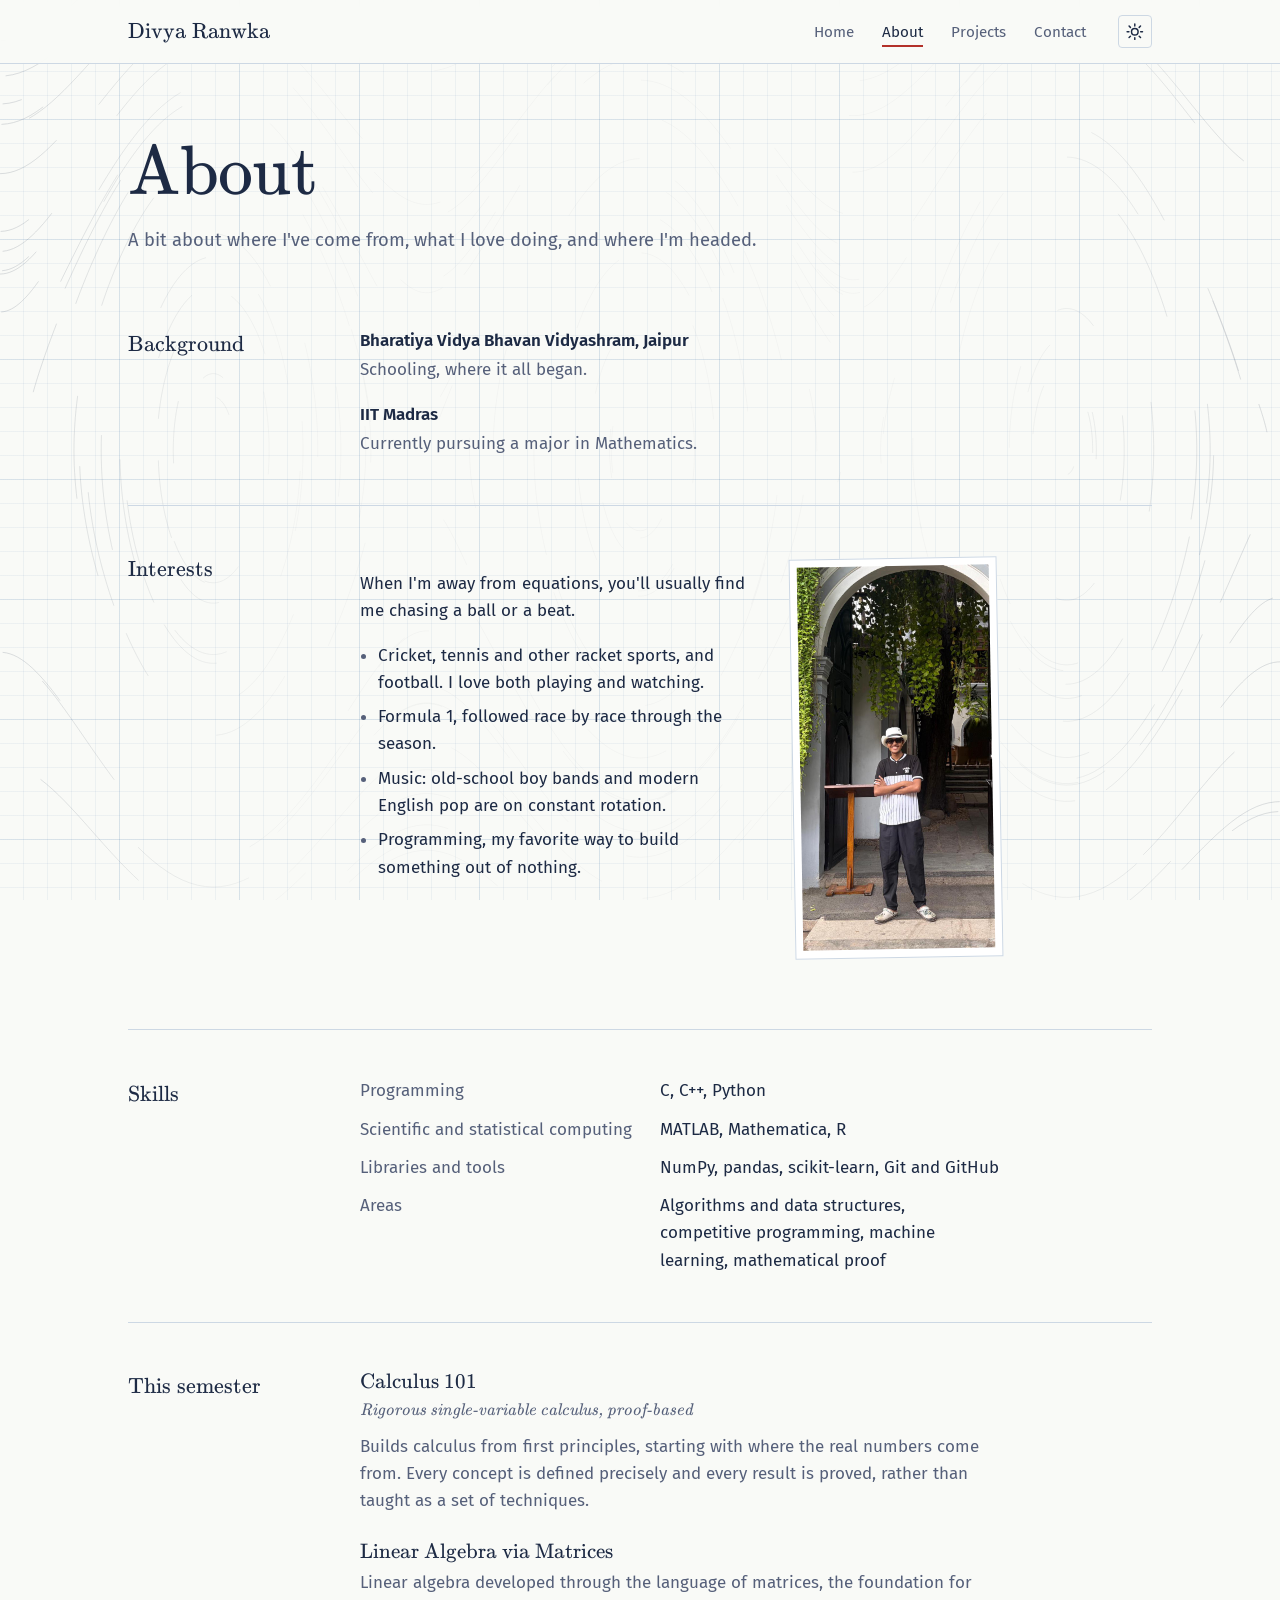
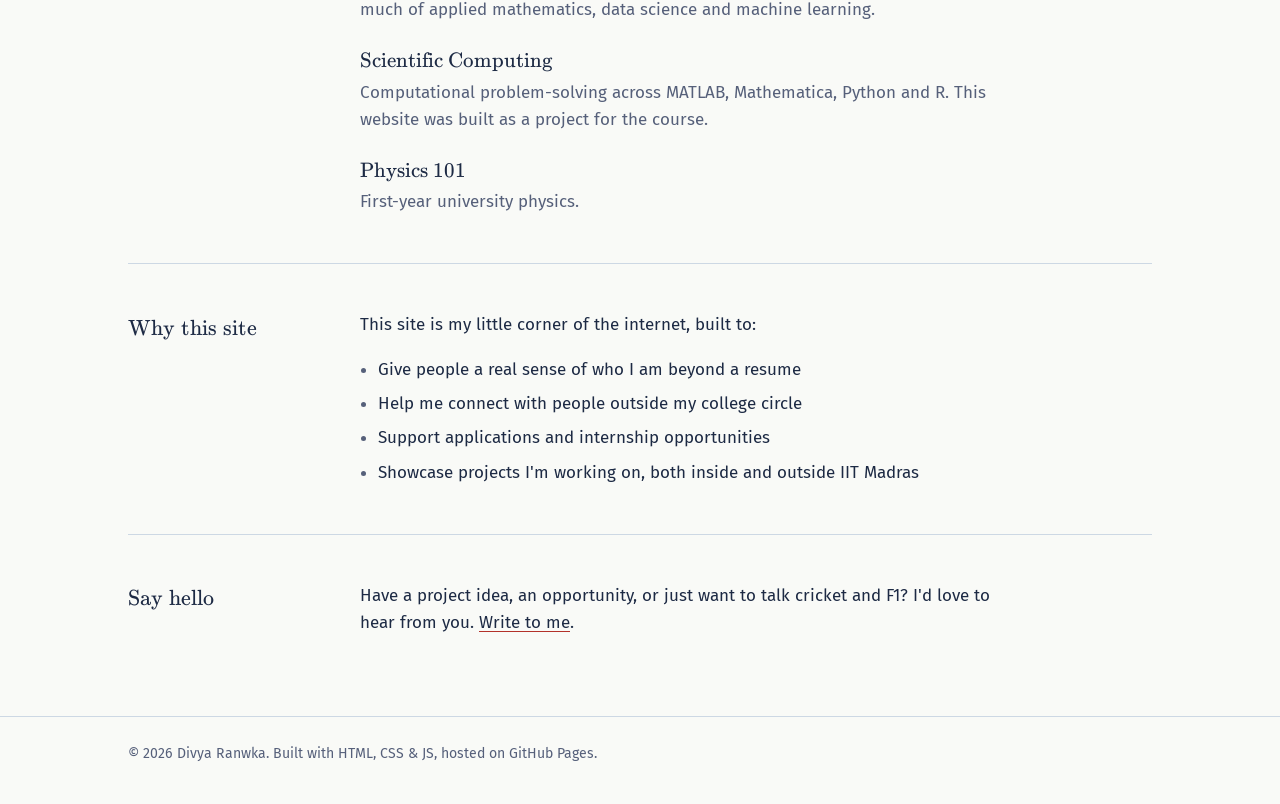
==== commit 6c65b888: "Bring back motion in the notebook style - Sections reveal on scroll: the rule draws across, the titl" ====
--- a/about.html
+++ b/about.html
@@ -35,9 +35,14 @@
       : mq('(prefers-contrast: more)') ? 'contrast'
       : mq('(prefers-color-scheme: dark)') ? 'dark' : 'light';
     document.documentElement.setAttribute('data-theme', t);
+    // arm the scroll reveal before first paint; a failsafe shows everything if the main script never runs
+    if ('IntersectionObserver' in window && !mq('(prefers-reduced-motion: reduce)')) {
+      document.documentElement.classList.add('js-anim');
+      setTimeout(function () { if (!window.__animStarted) document.documentElement.classList.remove('js-anim'); }, 2500);
+    }
   })();
 </script>
-<link rel="stylesheet" href="style.css?v=20261106a">
+<link rel="stylesheet" href="style.css?v=20261106c">
 </head>
 <body>
 <div class="backdrop" aria-hidden="true"><span class="bd-grid"></span><canvas class="bd-flow"></canvas><canvas class="bd-curve"></canvas></div>
@@ -165,7 +170,7 @@
   </div>
 </footer>
 
-<script src="script.js?v=20261106a"></script>
+<script src="script.js?v=20261106c"></script>
 <script>document.getElementById('year').textContent = new Date().getFullYear();</script>
 </body>
 </html>
--- a/style.css
+++ b/style.css
@@ -205,6 +205,11 @@
 
 a:hover {
   color: var(--link);
+  text-decoration-thickness: 2px;
+}
+
+a {
+  transition: color 0.15s ease, text-decoration-thickness 0.15s ease;
 }
 
 :focus-visible {
@@ -489,8 +494,19 @@
   padding: 3rem 0;
 }
 
-.sec + .sec {
-  border-top: 1px solid var(--rule);
+.sec {
+  position: relative;
+}
+
+.sec + .sec::before {
+  content: "";
+  position: absolute;
+  top: 0;
+  left: 0;
+  right: 0;
+  height: 1px;
+  background: var(--rule);
+  transform-origin: left center;
 }
 
 .sec-label {
@@ -528,7 +544,7 @@
 }
 
 .home-intro .affiliation {
-  margin: 0.8rem 0 2rem;
+  margin: 1.25rem 0 2rem;
   font-family: var(--font-head);
   font-style: italic;
   font-size: 1.4rem;
@@ -557,6 +573,17 @@
   transform: rotate(1.2deg);
 }
 
+.portrait,
+.about-photo {
+  transition: transform 0.35s cubic-bezier(0.3, 0.7, 0.3, 1), box-shadow 0.35s ease;
+}
+
+.portrait:hover,
+.about-photo:hover {
+  transform: rotate(0deg) translateY(-3px);
+  box-shadow: 0 12px 26px rgba(20, 30, 50, 0.12);
+}
+
 .portrait img {
   width: 100%;
   aspect-ratio: 1;
@@ -600,7 +627,7 @@
 
 .playground-controls {
   display: grid;
-  grid-template-columns: auto minmax(0, 1fr);
+  grid-template-columns: auto minmax(0, 1fr) auto;
   align-items: center;
   gap: 0.6rem 1.25rem;
   margin-top: 1rem;
@@ -619,6 +646,23 @@
   width: 100%;
   accent-color: var(--red);
   cursor: pointer;
+}
+
+.play-toggle {
+  min-width: 4.6rem;
+  padding: 0.3rem 0.75rem;
+  border: 1px solid var(--rule);
+  border-radius: 3px;
+  background: transparent;
+  color: var(--ink);
+  font: inherit;
+  font-size: 0.88rem;
+  font-weight: 500;
+  cursor: pointer;
+}
+
+.play-toggle:hover {
+  border-color: var(--ink-soft);
 }
 
 .taylor-formula {
@@ -914,6 +958,82 @@
   color: var(--ink-soft);
 }
 
+
+/* ---------- Motion ---------- */
+
+/* the red-pen line under the name on the home page */
+.signed {
+  position: relative;
+  display: inline-block;
+}
+
+.pen-line {
+  position: absolute;
+  left: 0;
+  bottom: -0.2em;
+  width: 100%;
+  height: 0.24em;
+  overflow: visible;
+  fill: none;
+  stroke: var(--red);
+  stroke-width: 3;
+  stroke-linecap: round;
+}
+
+.pen-line path {
+  stroke-dasharray: 1;
+  stroke-dashoffset: 0;
+}
+
+/* scroll reveal: armed by the <head> script (class js-anim), released by script.js (class in-view) */
+.js-anim :is(.home-intro h1, .home-intro .affiliation, .home-intro .text > p, .home-intro .onward,
+  .opening > *, .sec-body > :not(ul, dl, form, figure), .sec-body > :is(ul, dl, form) > *) {
+  opacity: 0;
+  translate: 0 14px;
+  transition: opacity 0.7s ease, translate 0.7s cubic-bezier(0.2, 0.7, 0.2, 1);
+}
+
+.js-anim .sec-label {
+  opacity: 0;
+  translate: -16px 0;
+  transition: opacity 0.7s ease, translate 0.7s cubic-bezier(0.2, 0.7, 0.2, 1);
+}
+
+/* the prints drop onto the page */
+.js-anim :is(.portrait, .about-photo) {
+  opacity: 0;
+  translate: 0 -18px;
+  scale: 1.05;
+  transition: opacity 0.6s ease, translate 0.8s cubic-bezier(0.2, 0.8, 0.25, 1.15), scale 0.8s cubic-bezier(0.2, 0.8, 0.25, 1.15), transform 0.35s cubic-bezier(0.3, 0.7, 0.3, 1), box-shadow 0.35s ease;
+}
+
+/* each section's rule is drawn across like a pen line */
+.js-anim .sec + .sec::before {
+  transform: scaleX(0);
+  transition: transform 1.1s cubic-bezier(0.65, 0, 0.35, 1);
+}
+
+.js-anim .pen-line path {
+  stroke-dashoffset: 1;
+  transition: stroke-dashoffset 1s cubic-bezier(0.6, 0, 0.3, 1) 0.75s;
+}
+
+.js-anim .in-view :is(.home-intro h1, .home-intro .affiliation, .home-intro .text > p, .home-intro .onward,
+  .opening > *, .sec-label, .sec-body > :not(ul, dl, form, figure), .sec-body > :is(ul, dl, form) > *, .portrait, .about-photo),
+.js-anim .in-view.home-intro :is(h1, .affiliation, .text > p, .onward, .portrait) {
+  opacity: 1;
+  translate: 0 0;
+  scale: 1;
+}
+
+.js-anim .sec + .sec.in-view::before {
+  transform: scaleX(1);
+}
+
+.js-anim .in-view .pen-line path {
+  stroke-dashoffset: 0;
+}
+
 /* ---------- High contrast details ---------- */
 
 :root[data-theme="contrast"] :is(.figure, .portrait, .about-photo, .field input, .field textarea, .theme-toggle, .nav-toggle) {
@@ -929,8 +1049,10 @@
   border-bottom-width: 3px;
 }
 
-:root[data-theme="contrast"] :is(.portrait, .about-photo) {
+:root[data-theme="contrast"] :is(.portrait, .about-photo),
+:root[data-theme="contrast"] :is(.portrait, .about-photo):hover {
   transform: none;
+  box-shadow: none;
 }
 
 :root[data-theme="contrast"] .btn {
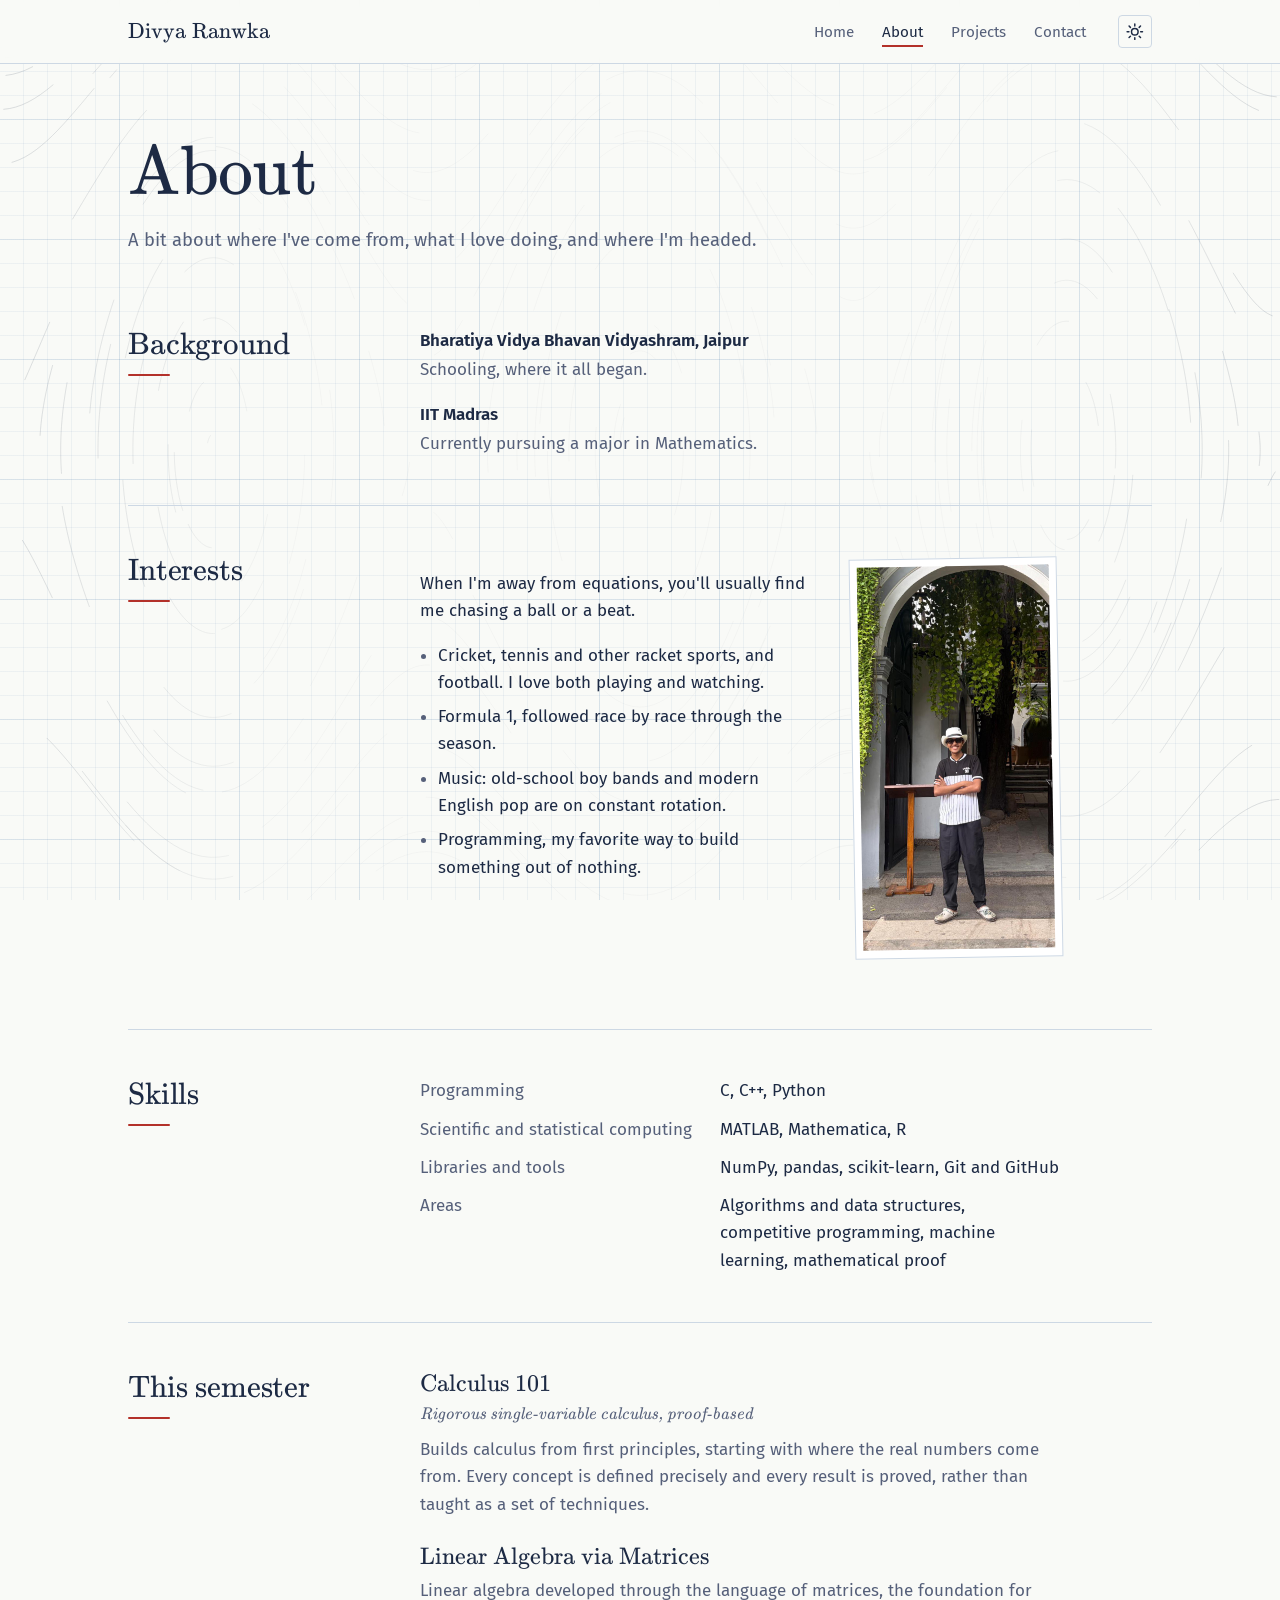
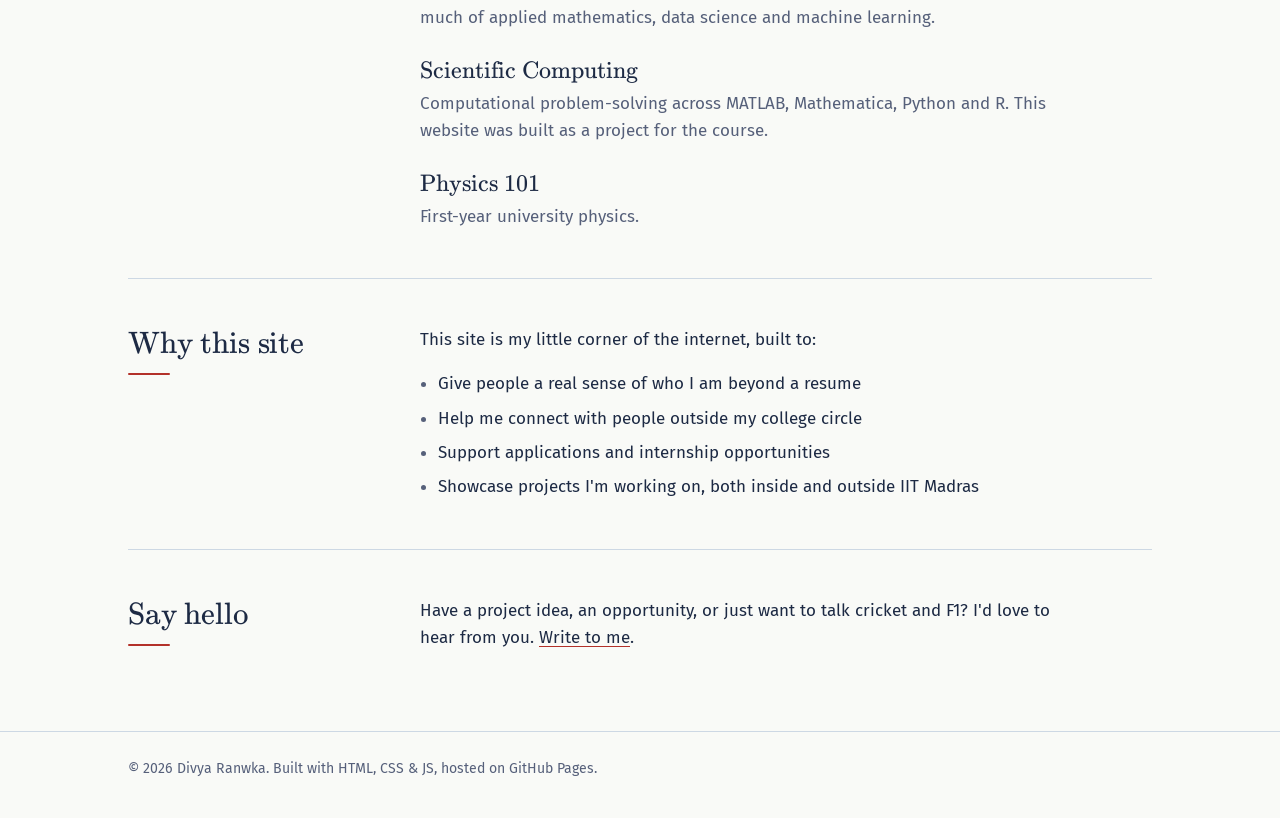
==== commit cee34893: "Larger home portrait and stronger section headings Section titles are bigger with a red-pen stroke t" ====
--- a/about.html
+++ b/about.html
@@ -42,7 +42,7 @@
     }
   })();
 </script>
-<link rel="stylesheet" href="style.css?v=20261106c">
+<link rel="stylesheet" href="style.css?v=20261106e">
 </head>
 <body>
 <div class="backdrop" aria-hidden="true"><span class="bd-grid"></span><canvas class="bd-flow"></canvas><canvas class="bd-curve"></canvas></div>
@@ -170,7 +170,7 @@
   </div>
 </footer>
 
-<script src="script.js?v=20261106c"></script>
+<script src="script.js?v=20261106e"></script>
 <script>document.getElementById('year').textContent = new Date().getFullYear();</script>
 </body>
 </html>
--- a/style.css
+++ b/style.css
@@ -91,8 +91,8 @@
   --curve-opacity: 0.5;
 
   --measure: 40rem;
-  --label-col: 11rem;
-  --gap: 3.5rem;
+  --label-col: 15.5rem;
+  --gap: 2.75rem;
 
   color-scheme: light;
 }
@@ -513,9 +513,21 @@
   margin: 0;
   font-family: var(--font-head);
   font-weight: 400;
-  font-size: 1.4rem;
-  line-height: 1.3;
-  padding-top: 0.15rem;
+  font-size: 1.95rem;
+  line-height: 1.15;
+  letter-spacing: -0.005em;
+  padding-top: 0;
+}
+
+.sec-label::after {
+  content: "";
+  display: block;
+  width: 2.6rem;
+  height: 2px;
+  margin-top: 0.7rem;
+  background: var(--red);
+  border-radius: 2px;
+  transform-origin: left center;
 }
 
 .sec-body > * + * {
@@ -566,7 +578,7 @@
 
 .portrait {
   margin: 0.6rem 0 0;
-  width: 11rem;
+  width: 14.5rem;
   padding: 0.45rem;
   background: var(--paper-raised);
   border: 1px solid var(--rule);
@@ -767,7 +779,7 @@
 }
 
 .course h3 {
-  font-size: 1.3rem;
+  font-size: 1.5rem;
 }
 
 .course .alt {
@@ -793,7 +805,7 @@
 /* ---------- Projects ---------- */
 
 .entry h2 {
-  font-size: 1.75rem;
+  font-size: 2.05rem;
   line-height: 1.2;
 }
 
@@ -1030,6 +1042,15 @@
   transform: scaleX(1);
 }
 
+.js-anim .sec-label::after {
+  transform: scaleX(0);
+  transition: transform 0.6s cubic-bezier(0.6, 0, 0.3, 1) 0.45s;
+}
+
+.js-anim .in-view .sec-label::after {
+  transform: scaleX(1);
+}
+
 .js-anim .in-view .pen-line path {
   stroke-dashoffset: 0;
 }
@@ -1088,7 +1109,7 @@
   }
 
   .sec-label {
-    font-size: 1.55rem;
+    font-size: 1.9rem;
   }
 }
 
@@ -1142,7 +1163,7 @@
 
   .portrait {
     order: -1;
-    width: 7.5rem;
+    width: 10rem;
     margin: 0 0 1.75rem;
   }
 
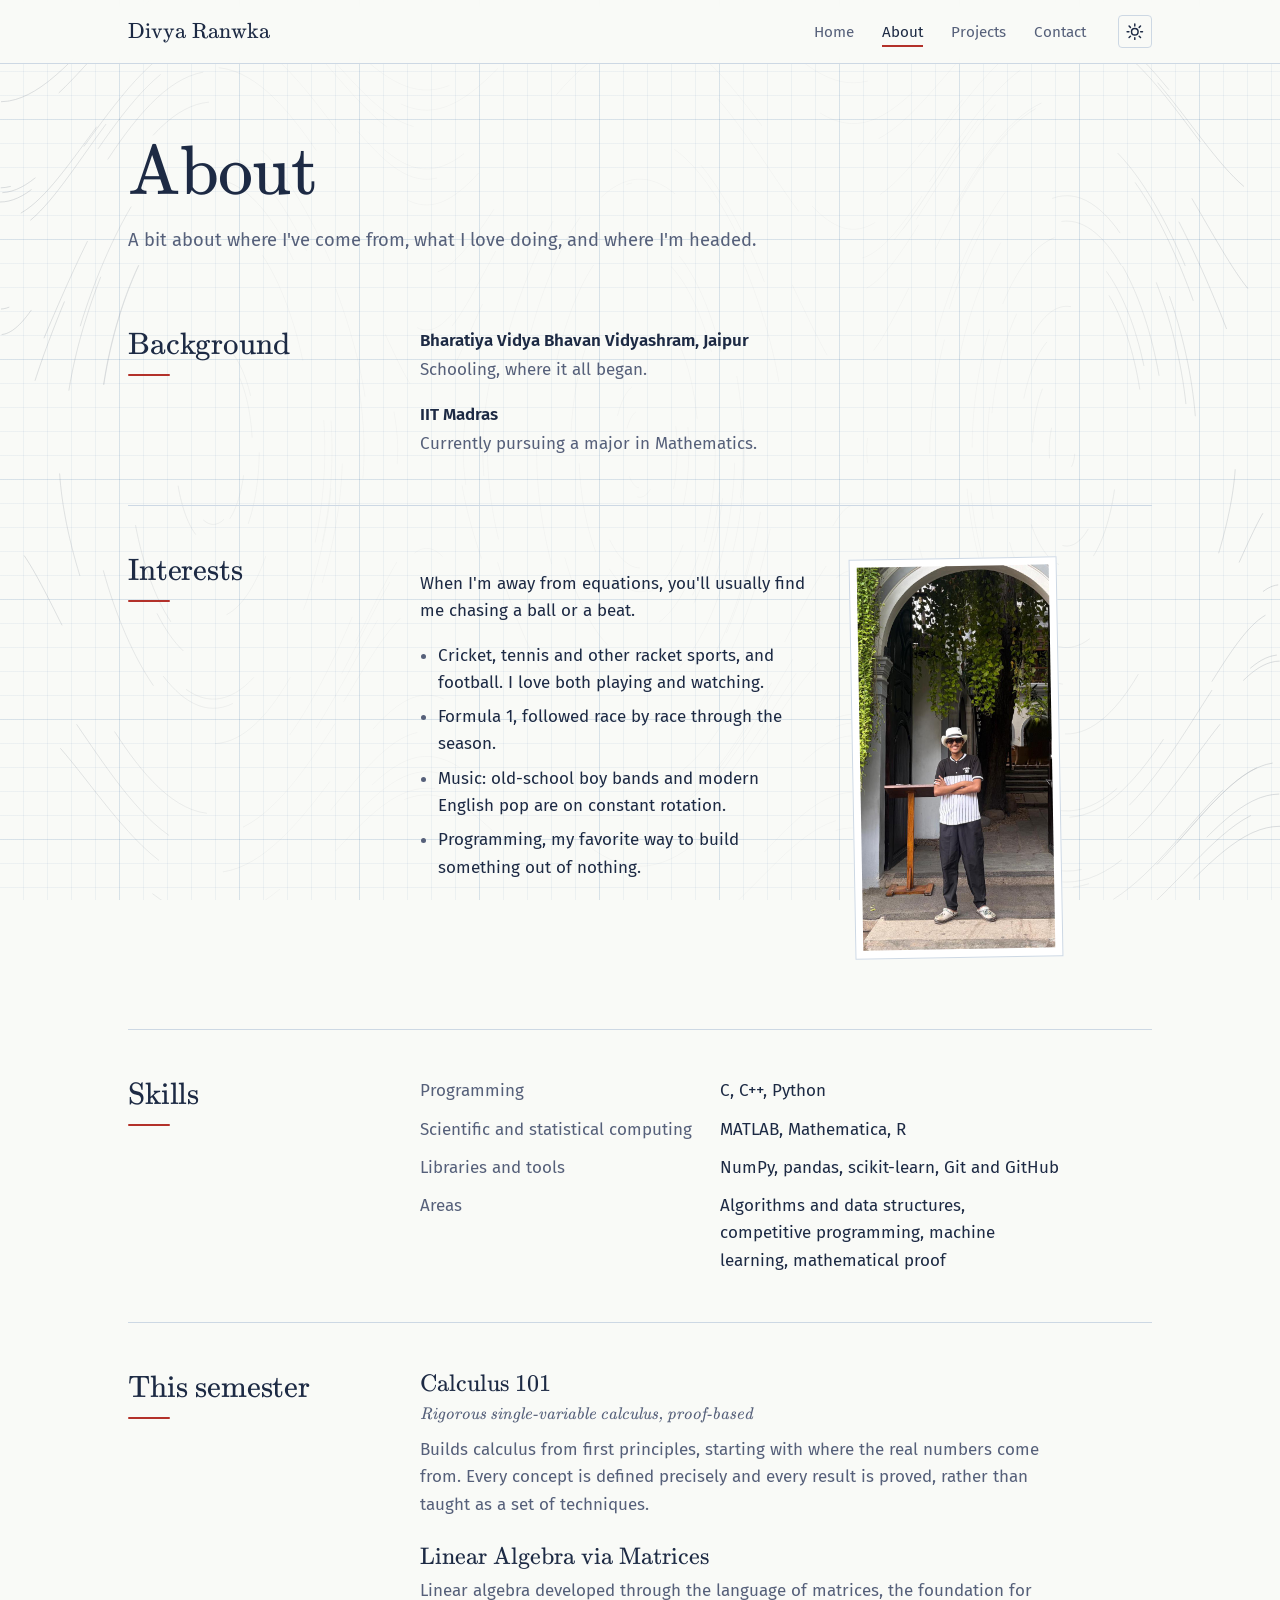
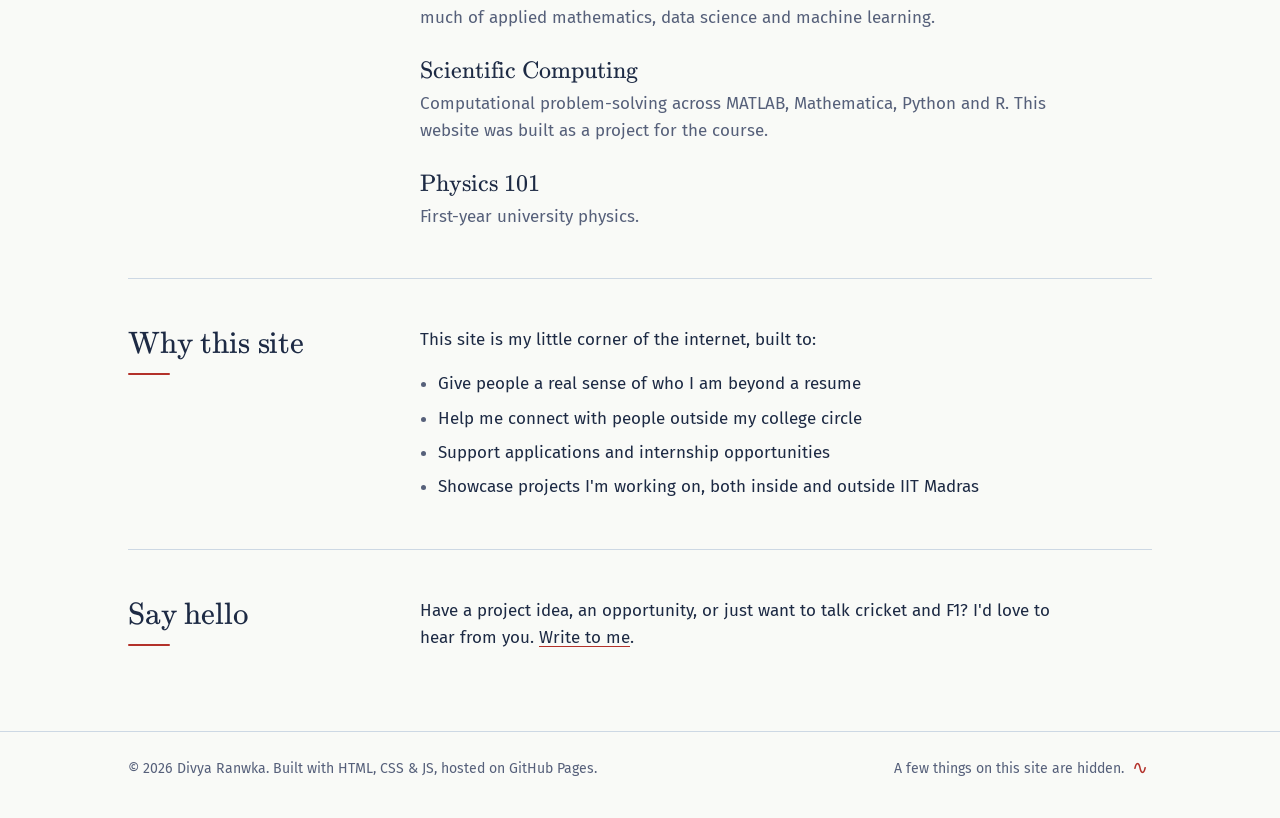
==== commit 78e62788: "Add Nim and a few hidden things - Beat me at Nim (home page): matchstick rows, the site plays the   " ====
--- a/about.html
+++ b/about.html
@@ -42,7 +42,7 @@
     }
   })();
 </script>
-<link rel="stylesheet" href="style.css?v=20261106e">
+<link rel="stylesheet" href="style.css?v=20261106g">
 </head>
 <body>
 <div class="backdrop" aria-hidden="true"><span class="bd-grid"></span><canvas class="bd-flow"></canvas><canvas class="bd-curve"></canvas></div>
@@ -166,11 +166,12 @@
 
 <footer>
   <div class="wrap">
-    &copy; <span id="year"></span> Divya Ranwka. Built with HTML, CSS &amp; JS, hosted on GitHub Pages.
+    <span>&copy; <span id="year"></span> Divya Ranwka. Built with HTML, CSS &amp; JS, hosted on GitHub Pages.</span>
+    <span class="footer-hint">A few things on this site are hidden. <button type="button" class="wave-egg" aria-label="Send a wave across the page" title="Go on, click it">∿</button></span>
   </div>
 </footer>
 
-<script src="script.js?v=20261106e"></script>
+<script src="script.js?v=20261106g"></script>
 <script>document.getElementById('year').textContent = new Date().getFullYear();</script>
 </body>
 </html>
--- a/style.css
+++ b/style.css
@@ -955,6 +955,242 @@
   color: var(--ink-soft);
 }
 
+
+/* ---------- Nim ---------- */
+
+.nim-rows {
+  display: flex;
+  flex-direction: column;
+  gap: 0.7rem;
+  padding: 0.6rem 0.25rem 1.1rem;
+}
+
+.nim-row {
+  display: flex;
+  align-items: center;
+  gap: 0.35rem;
+  min-height: 3.3rem;
+}
+
+.nim-row-label {
+  width: 1.6rem;
+  margin-right: 0.75rem;
+  font-family: var(--font-head);
+  font-size: 1.1rem;
+  color: var(--ink-soft);
+  text-align: right;
+}
+
+.stick {
+  position: relative;
+  width: 1.5rem;
+  height: 3.2rem;
+  padding: 0;
+  border: 0;
+  background: none;
+  cursor: pointer;
+  transform: rotate(var(--tilt, 0deg));
+  transition: transform 0.18s ease;
+}
+
+/* the stick */
+.stick::before {
+  content: "";
+  position: absolute;
+  left: calc(50% - 2px);
+  top: 0.55rem;
+  bottom: 0.15rem;
+  width: 4px;
+  border-radius: 2px;
+  background: var(--ink);
+  transform: scaleY(calc(1 + var(--len, 0)));
+  transform-origin: bottom center;
+  transition: background-color 0.15s ease, opacity 0.15s ease;
+}
+
+/* its red head */
+.stick::after {
+  content: "";
+  position: absolute;
+  left: calc(50% - 4.5px);
+  top: 0.2rem;
+  width: 9px;
+  height: 11px;
+  border-radius: 50%;
+  background: var(--red);
+}
+
+.stick:disabled {
+  cursor: default;
+}
+
+.stick.will-take {
+  transform: rotate(var(--tilt, 0deg)) translateY(-4px);
+}
+
+.stick.will-take::before {
+  background: var(--red);
+  opacity: 0.6;
+}
+
+.stick.taking {
+  animation: stick-away 0.42s ease forwards;
+}
+
+@keyframes stick-away {
+  to {
+    opacity: 0;
+    transform: rotate(calc(var(--tilt, 0deg) + 28deg)) translateY(-16px);
+  }
+}
+
+.nim-bar {
+  display: flex;
+  flex-wrap: wrap;
+  align-items: center;
+  gap: 0.6rem 1.25rem;
+  padding-top: 0.9rem;
+  border-top: 1px solid var(--rule);
+}
+
+.nim-status {
+  flex: 1 1 18rem;
+  margin: 0;
+}
+
+.nim.won .nim-status {
+  color: var(--red);
+  font-weight: 500;
+}
+
+.nim-score {
+  margin: 0;
+  font-size: 0.92rem;
+  color: var(--ink-soft);
+}
+
+.nim-score strong {
+  color: var(--ink);
+}
+
+.nim-secret {
+  margin-top: 1.25rem;
+}
+
+.nim-secret summary {
+  width: fit-content;
+  cursor: pointer;
+  font-weight: 500;
+  text-decoration: underline;
+  text-decoration-color: var(--link);
+  text-underline-offset: 0.2em;
+}
+
+.nim-secret summary:hover {
+  color: var(--link);
+}
+
+.nim-secret-body {
+  padding-top: 0.9rem;
+}
+
+.nim-secret-body > p {
+  color: var(--ink-soft);
+}
+
+.nim-xor .katex-display {
+  margin: 0.4rem 0 0.8rem;
+  text-align: left;
+}
+
+.nim-xor .katex-display > .katex {
+  text-align: left;
+}
+
+.nim-secret .op {
+  font-family: var(--font-head);
+  font-size: 1.1em;
+}
+
+.nim-verdict {
+  font-size: 0.95rem;
+}
+
+/* ---------- Hidden things ---------- */
+
+.toast {
+  position: fixed;
+  left: 50%;
+  bottom: 1.5rem;
+  z-index: 100;
+  padding: 0.55rem 1rem;
+  border-radius: 3px;
+  background: var(--ink);
+  color: var(--paper);
+  font-size: 0.92rem;
+  opacity: 0;
+  translate: -50% 12px;
+  pointer-events: none;
+  transition: opacity 0.25s ease, translate 0.25s ease;
+}
+
+.toast.show {
+  opacity: 1;
+  translate: -50% 0;
+}
+
+.wave-overlay {
+  position: fixed;
+  inset: 0;
+  z-index: 90;
+  width: 100%;
+  height: 100%;
+  pointer-events: none;
+  fill: none;
+  stroke: var(--red);
+  stroke-width: 2.5;
+  stroke-linecap: round;
+  transition: opacity 0.8s ease;
+}
+
+.wave-overlay path {
+  stroke-dasharray: 1;
+  stroke-dashoffset: 1;
+}
+
+.wave-overlay.go path {
+  stroke-dashoffset: 0;
+  transition: stroke-dashoffset 1.4s cubic-bezier(0.45, 0, 0.3, 1);
+}
+
+.wave-overlay.static path {
+  stroke-dashoffset: 0;
+}
+
+.wave-overlay.fade {
+  opacity: 0;
+}
+
+.footer-hint {
+  white-space: nowrap;
+}
+
+.wave-egg {
+  padding: 0 0.25rem;
+  border: 0;
+  background: none;
+  color: var(--red);
+  font: inherit;
+  font-size: 1.2rem;
+  line-height: 1;
+  vertical-align: -0.1em;
+  cursor: pointer;
+}
+
+.wave-egg:hover {
+  translate: 0 -2px;
+}
+
 /* ---------- Footer ---------- */
 
 footer {
@@ -964,6 +1200,10 @@
 }
 
 footer .wrap {
+  display: flex;
+  flex-wrap: wrap;
+  justify-content: space-between;
+  gap: 0.4rem 2rem;
   padding-top: 1.6rem;
   padding-bottom: 2.4rem;
   font-size: 0.88rem;
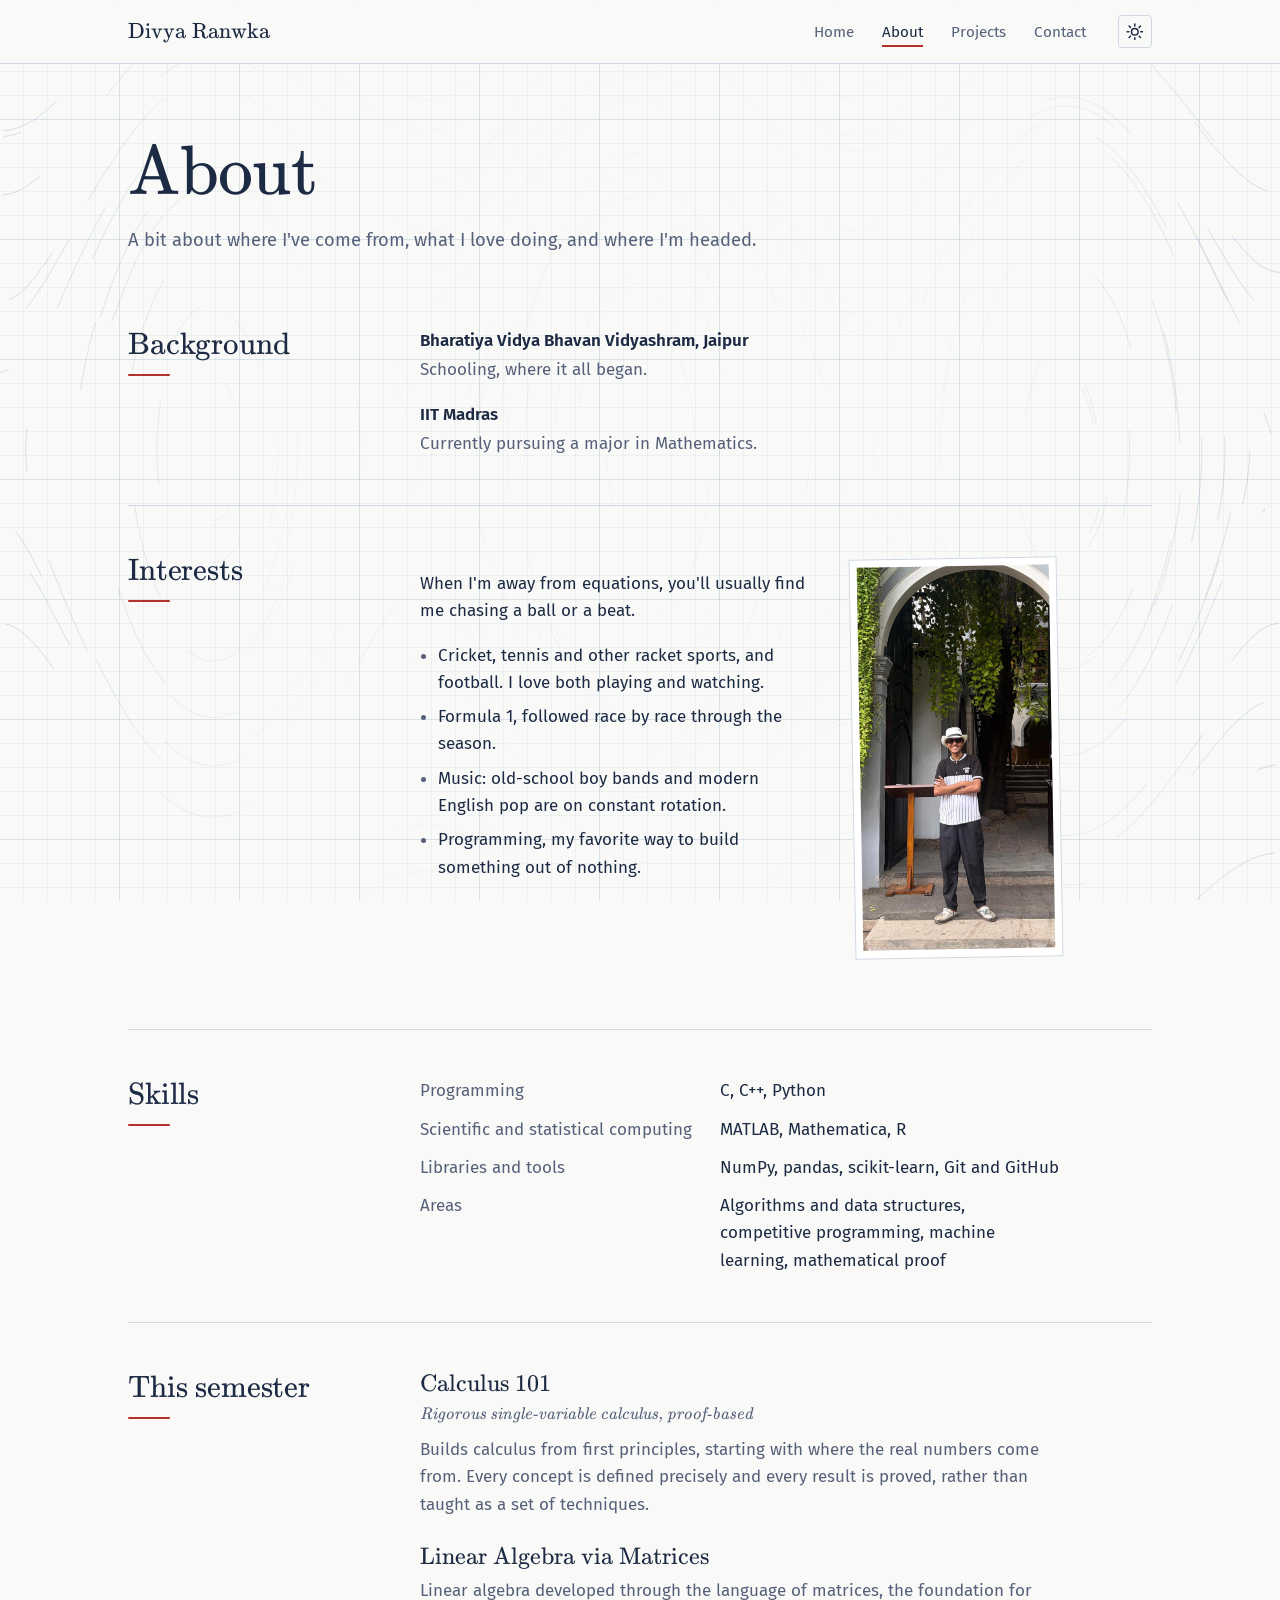
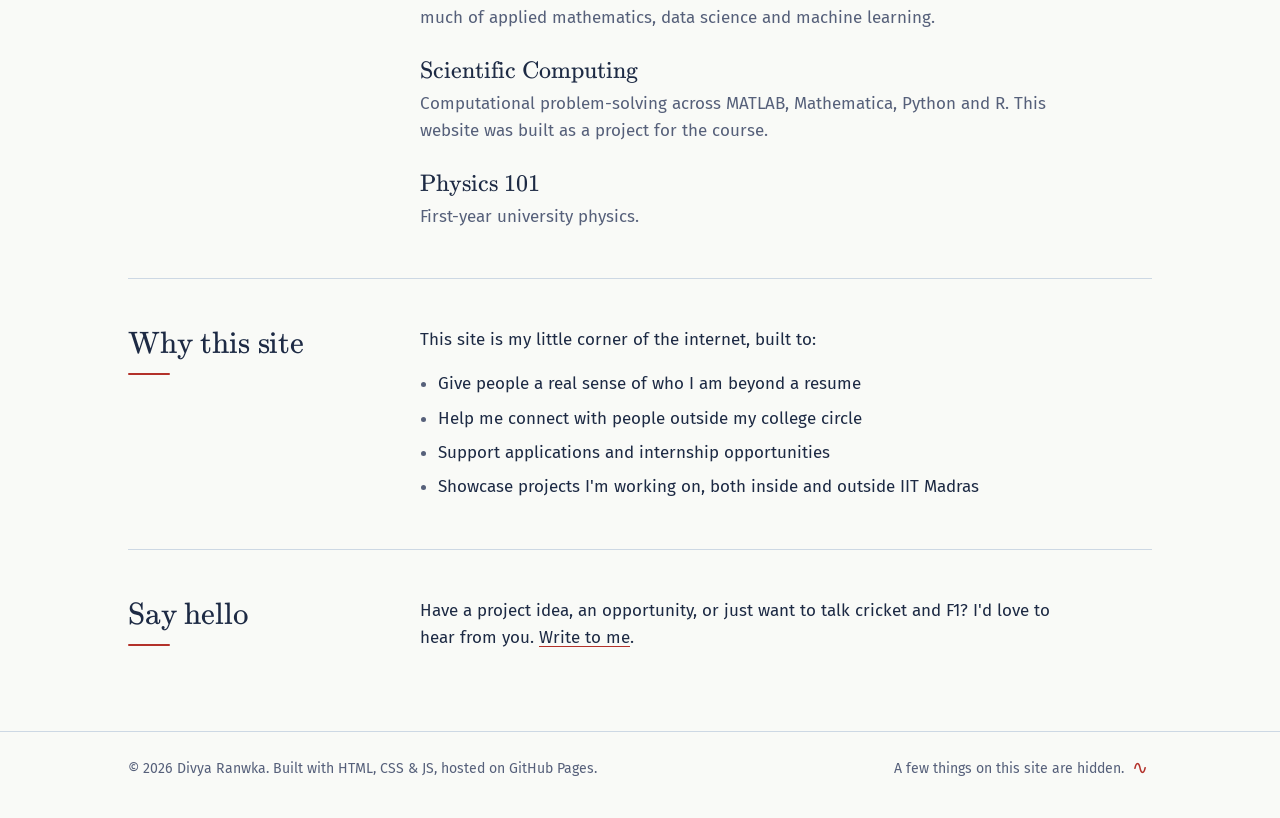
==== commit e1709752: "Add Fourier 'Draw anything' to the home page Visitors draw a closed shape in one stroke and rotating" ====
--- a/about.html
+++ b/about.html
@@ -42,7 +42,7 @@
     }
   })();
 </script>
-<link rel="stylesheet" href="style.css?v=20261106g">
+<link rel="stylesheet" href="style.css?v=20261106i">
 </head>
 <body>
 <div class="backdrop" aria-hidden="true"><span class="bd-grid"></span><canvas class="bd-flow"></canvas><canvas class="bd-curve"></canvas></div>
@@ -171,7 +171,7 @@
   </div>
 </footer>
 
-<script src="script.js?v=20261106g"></script>
+<script src="script.js?v=20261106i"></script>
 <script>document.getElementById('year').textContent = new Date().getFullYear();</script>
 </body>
 </html>
--- a/style.css
+++ b/style.css
@@ -1116,6 +1116,67 @@
   font-size: 0.95rem;
 }
 
+
+/* ---------- Fourier drawing ---------- */
+
+#fourier-canvas {
+  display: block;
+  width: 100%;
+  height: 380px;
+}
+
+.fourier.drawing #fourier-canvas {
+  cursor: crosshair;
+  touch-action: none;
+}
+
+.fourier-controls {
+  display: grid;
+  grid-template-columns: auto minmax(0, 1fr) auto auto;
+  align-items: center;
+  gap: 0.6rem 1rem;
+  margin-top: 1rem;
+}
+
+.fourier-controls label {
+  font-size: 0.95rem;
+  white-space: nowrap;
+}
+
+.fourier-controls input[type="range"] {
+  width: 100%;
+  accent-color: var(--red);
+  cursor: pointer;
+}
+
+.fourier-draw {
+  background: var(--ink);
+  border-color: var(--ink);
+  color: var(--paper);
+}
+
+.fourier-draw:hover {
+  background: color-mix(in srgb, var(--ink) 86%, var(--paper));
+}
+
+.fourier-status {
+  grid-column: 1 / -1;
+  min-height: 1.5em;
+  margin: 0;
+  font-size: 0.92rem;
+  color: var(--ink-soft);
+}
+
+@media (max-width: 720px) {
+  #fourier-canvas {
+    height: 300px;
+  }
+
+  .fourier-controls {
+    grid-template-columns: auto minmax(0, 1fr);
+  }
+}
+
 /* ---------- Hidden things ---------- */
 
 .toast {
